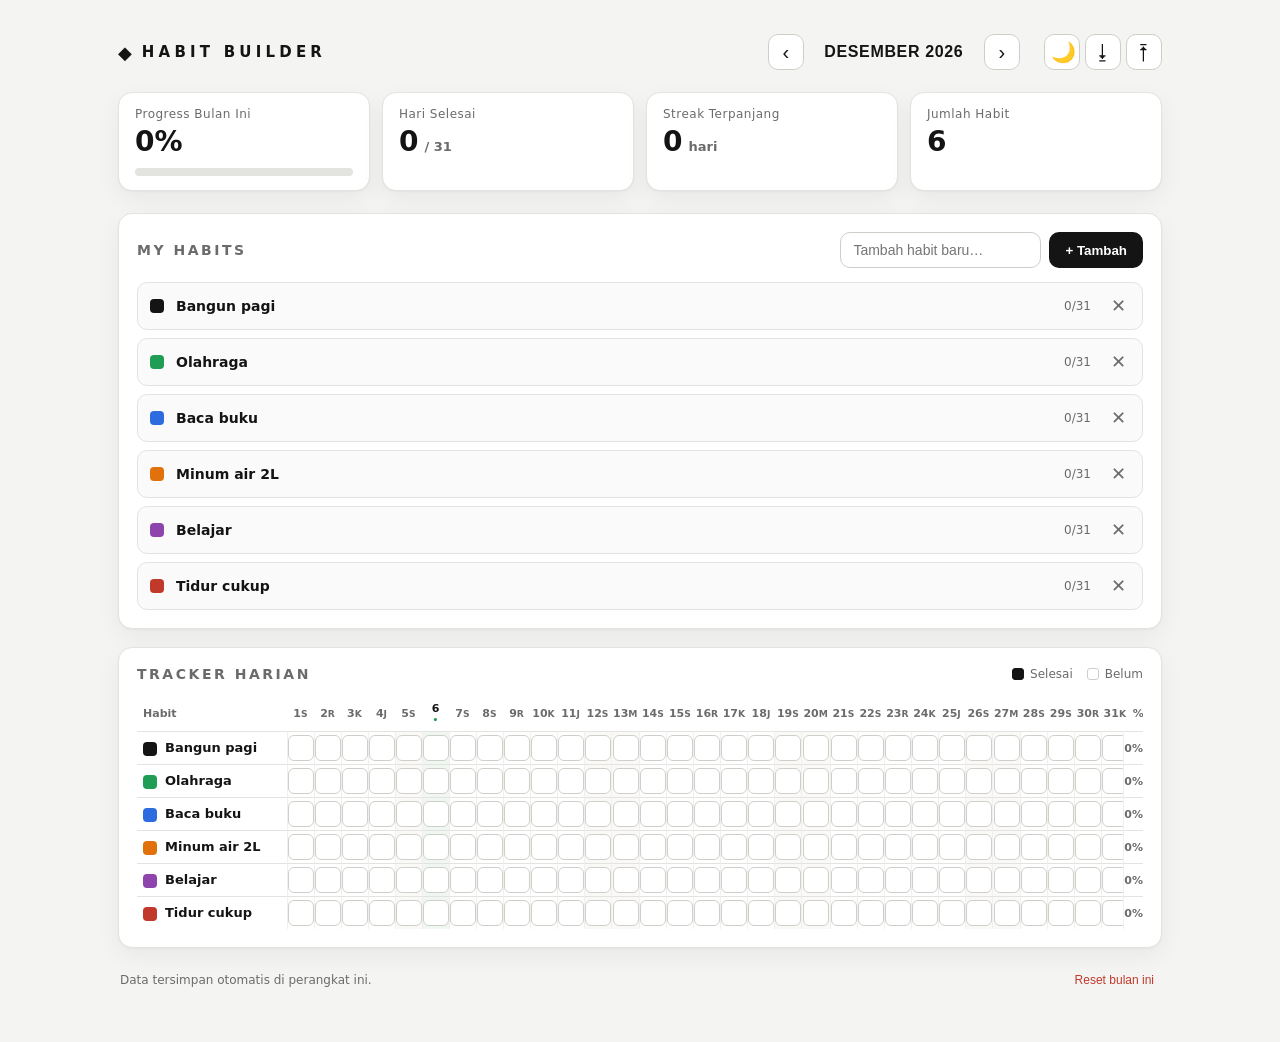
==== index.html @ 629e8181 "Add files via upload" ====
<!DOCTYPE html>
<html lang="id">
<head>
  <meta charset="UTF-8" />
  <meta name="viewport" content="width=device-width, initial-scale=1.0, viewport-fit=cover" />
  <meta name="theme-color" content="#111111" />
  <meta name="description" content="Habit Builder - pelacak goals & kebiasaan harian yang berjalan di semua perangkat." />
  <title>Habit Builder</title>
  <link rel="manifest" href="manifest.json" />
  <link rel="apple-touch-icon" href="icons/icon-192.png" />
  <link rel="stylesheet" href="styles.css" />
</head>
<body>
  <div class="app">
    <!-- Sidebar / Header -->
    <header class="topbar">
      <div class="brand">
        <span class="brand-mark">◆</span>
        <span class="brand-text">HABIT BUILDER</span>
      </div>
      <div class="month-nav">
        <button id="prevMonth" class="icon-btn" aria-label="Bulan sebelumnya">‹</button>
        <button id="monthTitle" class="month-title" aria-label="Pilih bulan"></button>
        <button id="nextMonth" class="icon-btn" aria-label="Bulan berikutnya">›</button>
      </div>
      <div class="topbar-actions">
        <button id="themeBtn" class="icon-btn" title="Ganti tema" aria-label="Ganti tema gelap/terang">🌙</button>
        <button id="exportBtn" class="icon-btn" title="Ekspor / backup data" aria-label="Ekspor data">⭳</button>
        <button id="importBtn" class="icon-btn" title="Impor data dari file" aria-label="Impor data">⭱</button>
        <input id="importFile" type="file" accept="application/json,.json" hidden />
        <button id="installBtn" class="ghost-btn" hidden>Install App</button>
      </div>
    </header>

    <!-- Progress overview -->
    <section class="overview">
      <div class="overview-card">
        <div class="overview-label">Progress Bulan Ini</div>
        <div class="overview-value"><span id="monthPercent">0%</span></div>
        <div class="progress-track"><div id="monthProgress" class="progress-fill"></div></div>
      </div>
      <div class="overview-card">
        <div class="overview-label">Hari Selesai</div>
        <div class="overview-value"><span id="daysDone">0</span><small>/ <span id="daysTotal">0</span></small></div>
      </div>
      <div class="overview-card">
        <div class="overview-label">Streak Terpanjang</div>
        <div class="overview-value"><span id="streak">0</span><small>hari</small></div>
      </div>
      <div class="overview-card">
        <div class="overview-label">Jumlah Habit</div>
        <div class="overview-value"><span id="habitCount">0</span></div>
      </div>
    </section>

    <!-- Habit manager -->
    <section class="panel">
      <div class="panel-head">
        <h2>My Habits</h2>
        <form id="addHabitForm" class="add-habit">
          <input id="habitInput" type="text" maxlength="40" placeholder="Tambah habit baru…" autocomplete="off" />
          <button type="submit" class="primary-btn">+ Tambah</button>
        </form>
      </div>
      <ul id="habitList" class="habit-list"></ul>
    </section>

    <!-- Tracker grid -->
    <section class="panel">
      <div class="panel-head">
        <h2>Tracker Harian</h2>
        <div class="legend">
          <span><i class="dot done"></i> Selesai</span>
          <span><i class="dot"></i> Belum</span>
        </div>
      </div>
      <div class="grid-scroll">
        <table id="trackerTable" class="tracker"></table>
      </div>
    </section>

    <footer class="foot">
      <span>Data tersimpan otomatis di perangkat ini.</span>
      <button id="resetMonth" class="link-btn">Reset bulan ini</button>
    </footer>
  </div>

  <script src="app.js"></script>
</body>
</html>
---- styles.css ----
:root {
  --bg: #f4f4f2;
  --panel: #ffffff;
  --ink: #141414;
  --ink-soft: #6b6b6b;
  --line: #e3e3df;
  --line-strong: #cfcfca;
  --accent: #141414;
  --done: #141414;
  --good: #1f9d55;
  --radius: 14px;
  --shadow: 0 1px 2px rgba(0, 0, 0, 0.04), 0 8px 24px rgba(0, 0, 0, 0.05);
  font-family:
    "Inter",
    "Segoe UI",
    system-ui,
    -apple-system,
    Roboto,
    Arial,
    sans-serif;
}

[data-theme="dark"] {
  --bg: #0e0f12;
  --panel: #181a1f;
  --ink: #f2f2f0;
  --ink-soft: #9aa0a8;
  --line: #2a2d34;
  --line-strong: #3a3e46;
  --accent: #f2f2f0;
  --done: #f2f2f0;
  --good: #34d399;
  --shadow: 0 1px 2px rgba(0, 0, 0, 0.4), 0 8px 24px rgba(0, 0, 0, 0.5);
}

[data-theme="dark"] .ghost-btn {
  border-color: var(--ink);
  background: var(--ink);
  color: #111;
}

[data-theme="dark"] .habit-list li {
  background: #14161a;
}

[data-theme="dark"] .cell {
  background: #14161a;
}

[data-theme="dark"] .habit-color {
  box-shadow: 0 0 0 1px var(--line-strong);
}

[data-theme="dark"] .tracker tbody td.weekend {
  background: #1c1f25;
}

[data-theme="dark"] .tracker tbody td.today-col {
  background: #13241c;
}

* {
  box-sizing: border-box;
}

html,
body {
  margin: 0;
  background: var(--bg);
  color: var(--ink);
  -webkit-font-smoothing: antialiased;
  transition:
    background 0.25s ease,
    color 0.25s ease;
}

.app {
  max-width: 1100px;
  margin: 0 auto;
  padding: 16px clamp(12px, 4vw, 28px) 48px;
}

/* ---------- Topbar ---------- */
.topbar {
  display: flex;
  align-items: center;
  gap: 16px;
  flex-wrap: wrap;
  padding: 18px 0 14px;
}

.brand {
  display: flex;
  align-items: center;
  gap: 10px;
}
.brand-mark {
  font-size: 18px;
}
.brand-text {
  font-weight: 800;
  letter-spacing: 0.28em;
  font-size: 15px;
}

.month-nav {
  display: flex;
  align-items: center;
  gap: 6px;
  margin-left: auto;
}

.month-title {
  min-width: 168px;
  text-align: center;
  font-weight: 700;
  font-size: 16px;
  background: none;
  border: none;
  color: var(--ink);
  cursor: pointer;
  letter-spacing: 0.04em;
  text-transform: uppercase;
}

.icon-btn {
  width: 36px;
  height: 36px;
  border: 1px solid var(--line-strong);
  background: var(--panel);
  border-radius: 10px;
  font-size: 20px;
  line-height: 1;
  cursor: pointer;
  color: var(--ink);
}
.icon-btn:active {
  transform: scale(0.96);
}

.topbar-actions {
  margin-left: 8px;
}

.ghost-btn {
  border: 1px solid var(--ink);
  background: var(--ink);
  color: #fff;
  padding: 8px 14px;
  border-radius: 10px;
  font-weight: 600;
  cursor: pointer;
}

/* ---------- Overview ---------- */
.overview {
  display: grid;
  grid-template-columns: repeat(4, 1fr);
  gap: 12px;
  margin: 8px 0 22px;
}

.overview-card {
  background: var(--panel);
  border: 1px solid var(--line);
  border-radius: var(--radius);
  padding: 14px 16px;
  box-shadow: var(--shadow);
}

.overview-label {
  font-size: 12px;
  color: var(--ink-soft);
  letter-spacing: 0.04em;
}
.overview-value {
  font-size: 28px;
  font-weight: 800;
  margin-top: 4px;
  display: flex;
  align-items: baseline;
  gap: 6px;
}
.overview-value small {
  font-size: 13px;
  color: var(--ink-soft);
  font-weight: 600;
}

.progress-track {
  margin-top: 10px;
  height: 8px;
  background: var(--line);
  border-radius: 999px;
  overflow: hidden;
}
.progress-fill {
  height: 100%;
  width: 0%;
  background: var(--accent);
  border-radius: 999px;
  transition: width 0.35s ease;
}

/* ---------- Panels ---------- */
.panel {
  background: var(--panel);
  border: 1px solid var(--line);
  border-radius: var(--radius);
  padding: 18px;
  margin-bottom: 18px;
  box-shadow: var(--shadow);
}

.panel-head {
  display: flex;
  align-items: center;
  justify-content: space-between;
  gap: 12px;
  flex-wrap: wrap;
  margin-bottom: 14px;
}
.panel-head h2 {
  margin: 0;
  font-size: 14px;
  letter-spacing: 0.18em;
  text-transform: uppercase;
  color: var(--ink-soft);
}

.add-habit {
  display: flex;
  gap: 8px;
}
.add-habit input {
  border: 1px solid var(--line-strong);
  border-radius: 10px;
  padding: 9px 12px;
  font-size: 14px;
  min-width: 200px;
  outline: none;
}
.add-habit input:focus {
  border-color: var(--ink);
}

.primary-btn {
  border: none;
  background: var(--ink);
  color: #fff;
  padding: 9px 16px;
  border-radius: 10px;
  font-weight: 600;
  cursor: pointer;
  white-space: nowrap;
}
.primary-btn:active {
  transform: scale(0.97);
}

/* ---------- Habit list ---------- */
.habit-list {
  list-style: none;
  margin: 0;
  padding: 0;
  display: grid;
  gap: 8px;
}
.habit-list li {
  display: flex;
  align-items: center;
  gap: 12px;
  padding: 10px 12px;
  border: 1px solid var(--line);
  border-radius: 10px;
  background: #fafafa;
}
.habit-color {
  width: 14px;
  height: 14px;
  border-radius: 4px;
  flex: none;
}
.habit-name {
  flex: 1;
  font-weight: 600;
  font-size: 14px;
}
.habit-stat {
  font-size: 12px;
  color: var(--ink-soft);
  margin-right: 4px;
}
.habit-del {
  border: none;
  background: none;
  cursor: pointer;
  color: var(--ink-soft);
  font-size: 18px;
  line-height: 1;
  padding: 4px;
}
.habit-del:hover {
  color: #c0392b;
}
.empty-hint {
  color: var(--ink-soft);
  font-size: 14px;
  padding: 8px 2px;
}

/* ---------- Tracker table ---------- */
.legend {
  display: flex;
  gap: 14px;
  font-size: 12px;
  color: var(--ink-soft);
}
.legend span {
  display: inline-flex;
  align-items: center;
  gap: 6px;
}
.dot {
  width: 12px;
  height: 12px;
  border: 1px solid var(--line-strong);
  border-radius: 3px;
  display: inline-block;
}
.dot.done {
  background: var(--done);
  border-color: var(--done);
}

.grid-scroll {
  overflow-x: auto;
  -webkit-overflow-scrolling: touch;
}

.tracker {
  border-collapse: separate;
  border-spacing: 0;
  width: 100%;
  min-width: 640px;
}
.tracker th,
.tracker td {
  text-align: center;
  padding: 0;
}
.tracker thead th {
  font-size: 11px;
  font-weight: 700;
  color: var(--ink-soft);
  padding: 6px 2px;
  position: sticky;
  top: 0;
}
.tracker .corner {
  text-align: left;
  position: sticky;
  left: 0;
  background: var(--panel);
  z-index: 3;
  min-width: 150px;
  padding-left: 6px;
}
.tracker thead th.today {
  color: var(--ink);
}
.tracker thead th.today small {
  display: block;
  font-size: 9px;
  color: var(--good);
}

.tracker tbody th {
  text-align: left;
  font-size: 13px;
  font-weight: 600;
  padding: 6px 10px 6px 6px;
  position: sticky;
  left: 0;
  background: var(--panel);
  z-index: 2;
  white-space: nowrap;
  border-top: 1px solid var(--line);
}
.tracker tbody td {
  border-top: 1px solid var(--line);
  border-left: 1px solid #f0f0ee;
}
.tracker tbody td.weekend {
  background: #faf9f7;
}
.tracker tbody td.today-col {
  background: #f0f7f2;
}

.cell {
  width: 26px;
  height: 26px;
  margin: 3px auto;
  border: 1px solid var(--line-strong);
  border-radius: 6px;
  cursor: pointer;
  background: #fff;
  transition:
    background 0.12s ease,
    transform 0.08s ease;
}
.cell.checked {
  background: var(--done);
  border-color: var(--done);
}
.cell:active {
  transform: scale(0.88);
}

.row-rate {
  font-size: 11px;
  color: var(--ink-soft);
  font-weight: 700;
  position: sticky;
  right: 0;
  background: var(--panel);
  padding: 0 8px;
}

/* ---------- Footer ---------- */
.foot {
  display: flex;
  align-items: center;
  justify-content: space-between;
  gap: 12px;
  flex-wrap: wrap;
  font-size: 12px;
  color: var(--ink-soft);
  padding: 6px 2px;
}
.link-btn {
  border: none;
  background: none;
  color: #c0392b;
  cursor: pointer;
  font-size: 12px;
}

/* ---------- Responsive ---------- */
@media (max-width: 720px) {
  .overview {
    grid-template-columns: repeat(2, 1fr);
  }
  .brand-text {
    font-size: 13px;
    letter-spacing: 0.2em;
  }
  .month-nav {
    width: 100%;
    margin-left: 0;
    justify-content: space-between;
    order: 3;
  }
  .add-habit input {
    min-width: 0;
    flex: 1;
  }
  .add-habit {
    width: 100%;
  }
  .panel-head {
    align-items: stretch;
  }
}
@media (max-width: 420px) {
  .overview {
    grid-template-columns: 1fr 1fr;
  }
  .overview-value {
    font-size: 24px;
  }
}
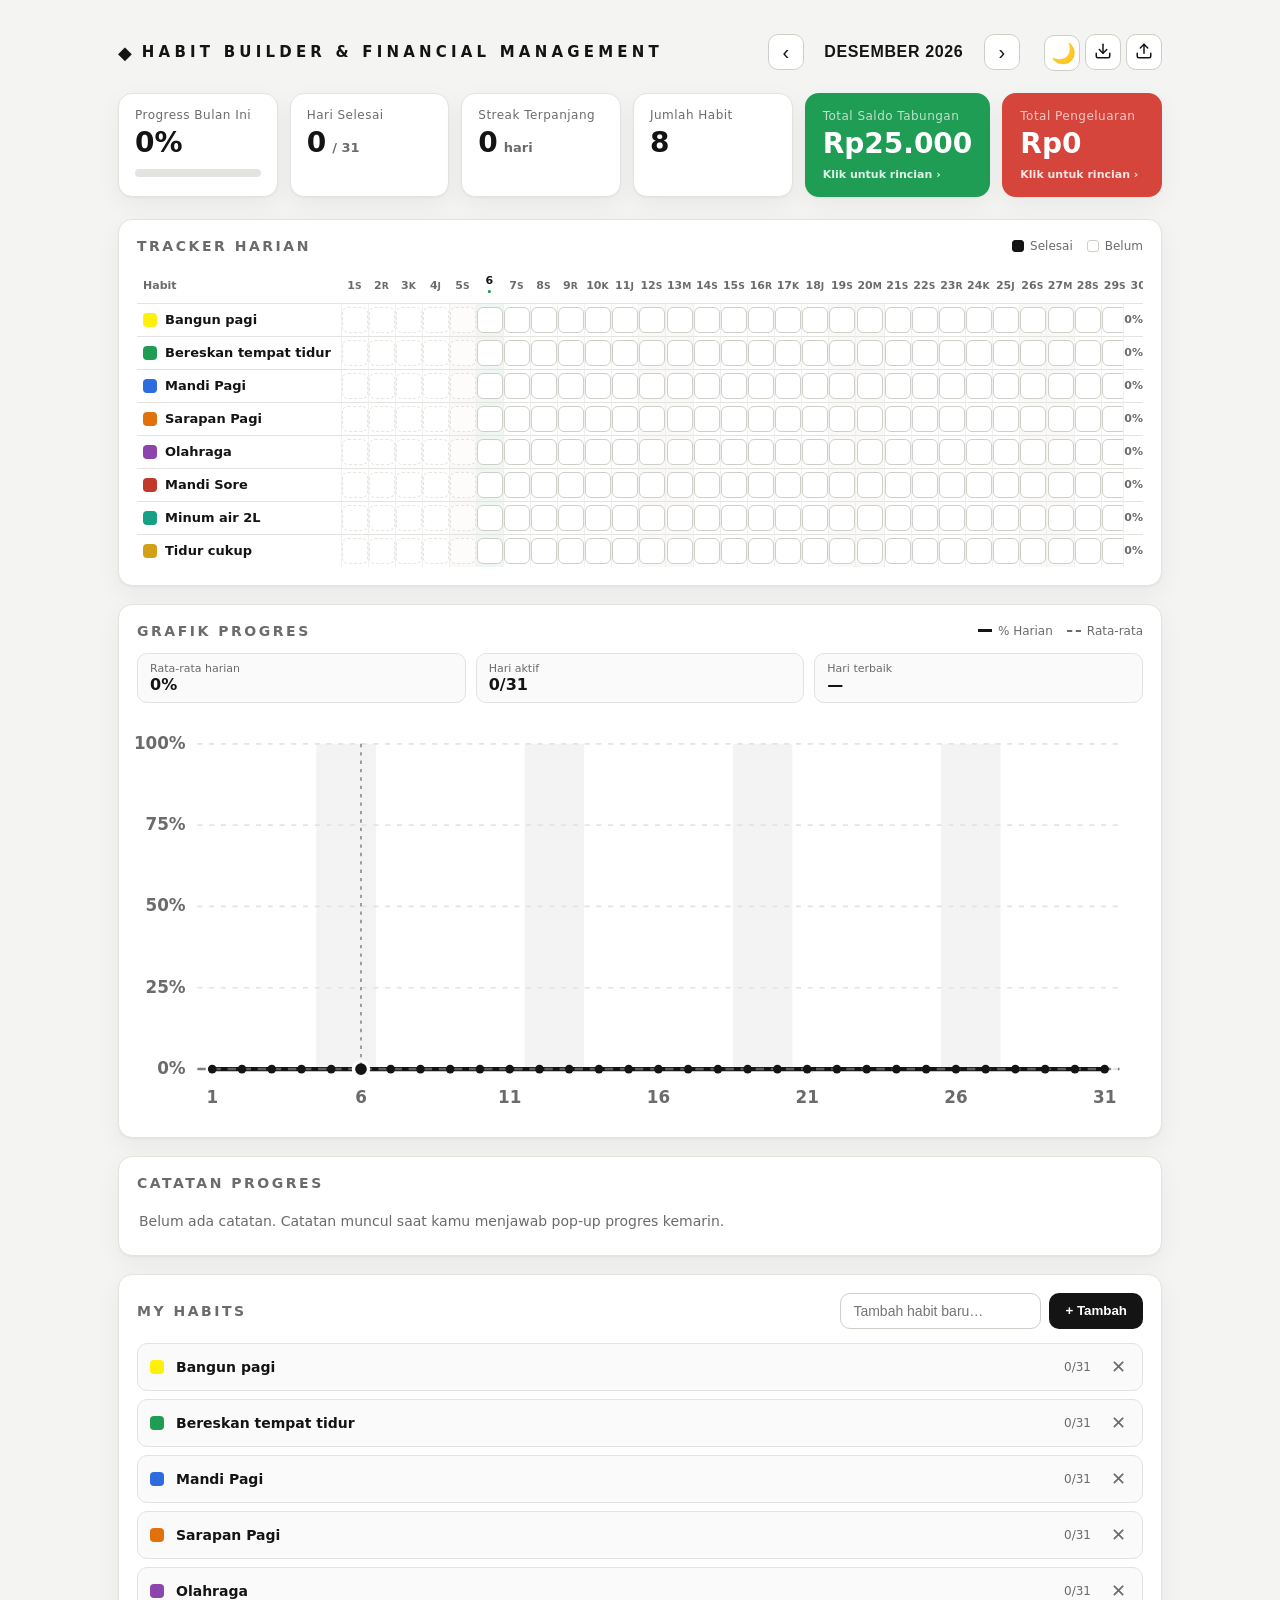
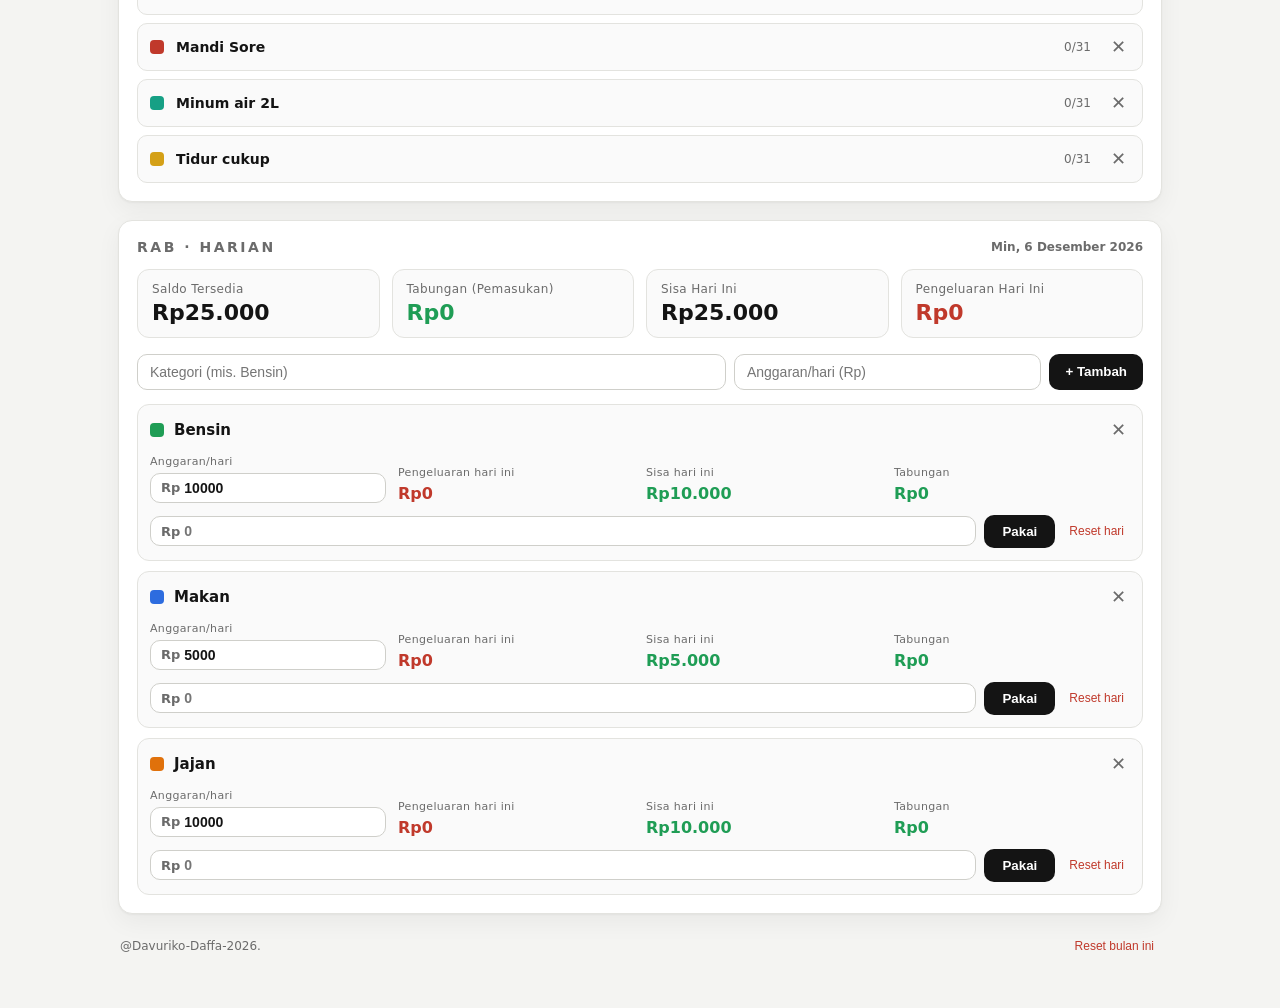
==== commit ee788553: "Add files via upload New Version" ====
--- a/index.html
+++ b/index.html
@@ -1,90 +1,424 @@
-<!DOCTYPE html>
+<!doctype html>
 <html lang="id">
-<head>
-  <meta charset="UTF-8" />
-  <meta name="viewport" content="width=device-width, initial-scale=1.0, viewport-fit=cover" />
-  <meta name="theme-color" content="#111111" />
-  <meta name="description" content="Habit Builder - pelacak goals & kebiasaan harian yang berjalan di semua perangkat." />
-  <title>Habit Builder</title>
-  <link rel="manifest" href="manifest.json" />
-  <link rel="apple-touch-icon" href="icons/icon-192.png" />
-  <link rel="stylesheet" href="styles.css" />
-</head>
-<body>
-  <div class="app">
-    <!-- Sidebar / Header -->
-    <header class="topbar">
-      <div class="brand">
-        <span class="brand-mark">◆</span>
-        <span class="brand-text">HABIT BUILDER</span>
-      </div>
-      <div class="month-nav">
-        <button id="prevMonth" class="icon-btn" aria-label="Bulan sebelumnya">‹</button>
-        <button id="monthTitle" class="month-title" aria-label="Pilih bulan"></button>
-        <button id="nextMonth" class="icon-btn" aria-label="Bulan berikutnya">›</button>
-      </div>
-      <div class="topbar-actions">
-        <button id="themeBtn" class="icon-btn" title="Ganti tema" aria-label="Ganti tema gelap/terang">🌙</button>
-        <button id="exportBtn" class="icon-btn" title="Ekspor / backup data" aria-label="Ekspor data">⭳</button>
-        <button id="importBtn" class="icon-btn" title="Impor data dari file" aria-label="Impor data">⭱</button>
-        <input id="importFile" type="file" accept="application/json,.json" hidden />
-        <button id="installBtn" class="ghost-btn" hidden>Install App</button>
-      </div>
-    </header>
-
-    <!-- Progress overview -->
-    <section class="overview">
-      <div class="overview-card">
-        <div class="overview-label">Progress Bulan Ini</div>
-        <div class="overview-value"><span id="monthPercent">0%</span></div>
-        <div class="progress-track"><div id="monthProgress" class="progress-fill"></div></div>
-      </div>
-      <div class="overview-card">
-        <div class="overview-label">Hari Selesai</div>
-        <div class="overview-value"><span id="daysDone">0</span><small>/ <span id="daysTotal">0</span></small></div>
-      </div>
-      <div class="overview-card">
-        <div class="overview-label">Streak Terpanjang</div>
-        <div class="overview-value"><span id="streak">0</span><small>hari</small></div>
-      </div>
-      <div class="overview-card">
-        <div class="overview-label">Jumlah Habit</div>
-        <div class="overview-value"><span id="habitCount">0</span></div>
-      </div>
-    </section>
-
-    <!-- Habit manager -->
-    <section class="panel">
-      <div class="panel-head">
-        <h2>My Habits</h2>
-        <form id="addHabitForm" class="add-habit">
-          <input id="habitInput" type="text" maxlength="40" placeholder="Tambah habit baru…" autocomplete="off" />
+  <head>
+    <meta charset="UTF-8" />
+    <meta
+      name="viewport"
+      content="width=device-width, initial-scale=1.0, viewport-fit=cover"
+    />
+    <meta name="theme-color" content="#111111" />
+    <meta
+      name="description"
+      content="Habit Builder - pelacak goals & kebiasaan harian yang berjalan di semua perangkat."
+    />
+    <title>Habit Builder & Financial Management</title>
+    <link rel="manifest" href="manifest.json" />
+    <link rel="apple-touch-icon" href="icons/icon-192.png" />
+    <link rel="stylesheet" href="styles.css" />
+  </head>
+  <body>
+    <div class="app">
+      <!-- Sidebar / Header -->
+      <header class="topbar">
+        <div class="brand">
+          <span class="brand-mark">◆</span>
+          <span class="brand-text">HABIT BUILDER & FINANCIAL MANAGEMENT</span>
+        </div>
+        <div class="month-nav">
+          <button id="prevMonth" class="icon-btn" aria-label="Bulan sebelumnya">
+            ‹
+          </button>
+          <button
+            id="monthTitle"
+            class="month-title"
+            aria-label="Pilih bulan"
+          ></button>
+          <button id="nextMonth" class="icon-btn" aria-label="Bulan berikutnya">
+            ›
+          </button>
+        </div>
+        <div class="topbar-actions">
+          <button
+            id="themeBtn"
+            class="icon-btn"
+            title="Ganti tema"
+            aria-label="Ganti tema gelap/terang"
+          >
+            🌙
+          </button>
+          <button
+            id="exportBtn"
+            class="icon-btn"
+            title="Ekspor / backup data"
+            aria-label="Ekspor data"
+          >
+            <svg
+              viewBox="0 0 24 24"
+              width="18"
+              height="18"
+              fill="none"
+              stroke="currentColor"
+              stroke-width="2"
+              stroke-linecap="round"
+              stroke-linejoin="round"
+              aria-hidden="true"
+            >
+              <path d="M21 15v4a2 2 0 0 1-2 2H5a2 2 0 0 1-2-2v-4"></path>
+              <polyline points="7 10 12 15 17 10"></polyline>
+              <line x1="12" y1="15" x2="12" y2="3"></line>
+            </svg>
+          </button>
+          <button
+            id="importBtn"
+            class="icon-btn"
+            title="Impor data dari file"
+            aria-label="Impor data"
+          >
+            <svg
+              viewBox="0 0 24 24"
+              width="18"
+              height="18"
+              fill="none"
+              stroke="currentColor"
+              stroke-width="2"
+              stroke-linecap="round"
+              stroke-linejoin="round"
+              aria-hidden="true"
+            >
+              <path d="M21 15v4a2 2 0 0 1-2 2H5a2 2 0 0 1-2-2v-4"></path>
+              <polyline points="17 8 12 3 7 8"></polyline>
+              <line x1="12" y1="3" x2="12" y2="15"></line>
+            </svg>
+          </button>
+          <input
+            id="importFile"
+            type="file"
+            accept="application/json,.json"
+            hidden
+          />
+          <button id="installBtn" class="ghost-btn" hidden>Install App</button>
+        </div>
+      </header>
+
+      <!-- Progress overview -->
+      <section class="overview">
+        <div class="overview-card">
+          <div class="overview-label">Progress Bulan Ini</div>
+          <div class="overview-value"><span id="monthPercent">0%</span></div>
+          <div class="progress-track">
+            <div id="monthProgress" class="progress-fill"></div>
+          </div>
+        </div>
+        <div class="overview-card">
+          <div class="overview-label">Hari Selesai</div>
+          <div class="overview-value">
+            <span id="daysDone">0</span
+            ><small>/ <span id="daysTotal">0</span></small>
+          </div>
+        </div>
+        <div class="overview-card">
+          <div class="overview-label">Streak Terpanjang</div>
+          <div class="overview-value">
+            <span id="streak">0</span><small>hari</small>
+          </div>
+        </div>
+        <div class="overview-card">
+          <div class="overview-label">Jumlah Habit</div>
+          <div class="overview-value"><span id="habitCount">0</span></div>
+        </div>
+        <div
+          class="overview-card overview-card--savings"
+          id="savingsCard"
+          role="button"
+          tabindex="0"
+          title="Lihat rincian pemasukan"
+          aria-label="Lihat rincian pemasukan bulan ini"
+        >
+          <div class="overview-label">Total Saldo Tabungan</div>
+          <div class="overview-value">
+            <span id="totalSavings">Rp0</span>
+          </div>
+          <div class="savings-hint">Klik untuk rincian ›</div>
+        </div>
+        <div
+          class="overview-card overview-card--expense"
+          id="expenseCard"
+          role="button"
+          tabindex="0"
+          title="Lihat rincian pengeluaran"
+          aria-label="Lihat rincian pengeluaran bulan ini"
+        >
+          <div class="overview-label">Total Pengeluaran</div>
+          <div class="overview-value">
+            <span id="totalExpense">Rp0</span>
+          </div>
+          <div class="savings-hint">Klik untuk rincian ›</div>
+        </div>
+      </section>
+
+      <!-- Tracker grid -->
+      <section class="panel">
+        <div class="panel-head">
+          <h2>Tracker Harian</h2>
+          <div class="legend">
+            <span><i class="dot done"></i> Selesai</span>
+            <span><i class="dot"></i> Belum</span>
+          </div>
+        </div>
+        <div class="grid-scroll">
+          <table id="trackerTable" class="tracker"></table>
+        </div>
+      </section>
+
+      <!-- Grafik progres -->
+      <section class="panel">
+        <div class="panel-head">
+          <h2>Grafik Progres</h2>
+          <div class="legend chart-legend">
+            <span><i class="lg lg-line"></i> % Harian</span>
+            <span><i class="lg lg-avg"></i> Rata-rata</span>
+          </div>
+        </div>
+        <div class="chart-stats" id="chartStats"></div>
+        <div class="chart-wrap">
+          <svg
+            id="progressChart"
+            class="progress-chart"
+            viewBox="0 0 600 240"
+            preserveAspectRatio="xMidYMid meet"
+            role="img"
+            aria-label="Grafik progres harian bulan ini"
+          ></svg>
+          <div id="chartTooltip" class="chart-tooltip" hidden></div>
+        </div>
+      </section>
+
+      <!-- Catatan progres (catch-up) -->
+      <section class="panel">
+        <div class="panel-head">
+          <h2>Catatan Progres</h2>
+          <span id="progressLogCount" class="log-count"></span>
+        </div>
+        <div id="progressLog" class="progress-log"></div>
+      </section>
+
+      <!-- Habit manager -->
+      <section class="panel">
+        <div class="panel-head">
+          <h2>My Habits</h2>
+          <form id="addHabitForm" class="add-habit">
+            <input
+              id="habitInput"
+              type="text"
+              maxlength="40"
+              placeholder="Tambah habit baru…"
+              autocomplete="off"
+            />
+            <button type="submit" class="primary-btn">+ Tambah</button>
+          </form>
+        </div>
+        <ul id="habitList" class="habit-list"></ul>
+      </section>
+
+      <!-- RAB / Harian -->
+      <section class="panel">
+        <div class="panel-head">
+          <h2>RAB · Harian</h2>
+          <span id="rabToday" class="rab-today"></span>
+        </div>
+
+        <div class="rab-summary">
+          <div class="rab-sum-card">
+            <div class="rab-sum-label">Saldo Tersedia</div>
+            <div class="rab-sum-value" id="rabAvailable">Rp0</div>
+          </div>
+          <div class="rab-sum-card">
+            <div class="rab-sum-label">Tabungan (Pemasukan)</div>
+            <div class="rab-sum-value" id="rabSavings">Rp0</div>
+          </div>
+          <div class="rab-sum-card">
+            <div class="rab-sum-label">Sisa Hari Ini</div>
+            <div class="rab-sum-value" id="rabRemaining">Rp0</div>
+          </div>
+          <div class="rab-sum-card">
+            <div class="rab-sum-label">Pengeluaran Hari Ini</div>
+            <div class="rab-sum-value" id="rabSpentToday">Rp0</div>
+          </div>
+        </div>
+
+        <form id="addCatForm" class="add-cat">
+          <input
+            id="catName"
+            type="text"
+            maxlength="24"
+            placeholder="Kategori (mis. Bensin)"
+            autocomplete="off"
+          />
+          <input
+            id="catDaily"
+            type="number"
+            min="0"
+            step="500"
+            inputmode="numeric"
+            placeholder="Anggaran/hari (Rp)"
+          />
           <button type="submit" class="primary-btn">+ Tambah</button>
         </form>
+
+        <ul id="catList" class="cat-list"></ul>
+      </section>
+
+      <footer class="foot">
+        <span>@Davuriko-Daffa-2026.</span>
+        <button id="resetMonth" class="link-btn">Reset bulan ini</button>
+      </footer>
+    </div>
+
+    <!-- Modal: Rincian Pemasukan -->
+    <div id="incomeModal" class="modal-overlay" hidden>
+      <div
+        class="modal"
+        role="dialog"
+        aria-modal="true"
+        aria-labelledby="incomeModalTitle"
+      >
+        <div class="modal-head">
+          <h3 id="incomeModalTitle">Rincian Pemasukan</h3>
+          <button
+            id="incomeModalClose"
+            class="icon-btn"
+            aria-label="Tutup"
+            title="Tutup"
+          >
+            ✕
+          </button>
+        </div>
+
+        <div class="modal-total">
+          <span class="modal-total-label">Total pemasukan bulan ini</span>
+          <span id="incomeMonthTotal" class="modal-total-value">Rp0</span>
+        </div>
+
+        <div id="incomeList" class="income-list"></div>
+
+        <form id="addExtraForm" class="add-extra">
+          <div class="add-extra-title">
+            + Pemasukan tak terduga (di luar kategori)
+          </div>
+          <div class="add-extra-row">
+            <input id="extraDate" type="date" aria-label="Tanggal pemasukan" />
+            <input
+              id="extraLabel"
+              type="text"
+              maxlength="40"
+              placeholder="Keterangan (mis. THR, hadiah)"
+              autocomplete="off"
+            />
+            <input
+              id="extraAmount"
+              type="number"
+              min="0"
+              step="500"
+              inputmode="numeric"
+              placeholder="Jumlah (Rp)"
+            />
+            <button type="submit" class="primary-btn">Tambah</button>
+          </div>
+        </form>
       </div>
-      <ul id="habitList" class="habit-list"></ul>
-    </section>
-
-    <!-- Tracker grid -->
-    <section class="panel">
-      <div class="panel-head">
-        <h2>Tracker Harian</h2>
-        <div class="legend">
-          <span><i class="dot done"></i> Selesai</span>
-          <span><i class="dot"></i> Belum</span>
-        </div>
+    </div>
+
+    <!-- Modal: Rincian Pengeluaran -->
+    <div id="expenseModal" class="modal-overlay" hidden>
+      <div
+        class="modal"
+        role="dialog"
+        aria-modal="true"
+        aria-labelledby="expenseModalTitle"
+      >
+        <div class="modal-head">
+          <h3 id="expenseModalTitle">Rincian Pengeluaran</h3>
+          <button
+            id="expenseModalClose"
+            class="icon-btn"
+            aria-label="Tutup"
+            title="Tutup"
+          >
+            ✕
+          </button>
+        </div>
+
+        <div class="modal-total">
+          <span class="modal-total-label">Total pengeluaran bulan ini</span>
+          <span id="expenseMonthTotal" class="modal-total-value neg">Rp0</span>
+        </div>
+
+        <div id="expenseList" class="income-list"></div>
       </div>
-      <div class="grid-scroll">
-        <table id="trackerTable" class="tracker"></table>
+    </div>
+
+    <!-- Modal: Catch-up progres kemarin -->
+    <div id="catchupModal" class="modal-overlay" hidden>
+      <div
+        class="modal catchup-modal"
+        role="dialog"
+        aria-modal="true"
+        aria-labelledby="catchupTitle"
+      >
+        <div class="modal-head">
+          <h3 id="catchupTitle">Halo, apa kabar? 👋</h3>
+          <button
+            id="catchupClose"
+            class="icon-btn"
+            aria-label="Tutup"
+            title="Tutup"
+          >
+            ✕
+          </button>
+        </div>
+
+        <div class="catchup-body">
+          <p id="catchupIntro" class="catchup-intro"></p>
+
+          <div class="catchup-missed">
+            <div class="catchup-missed-title">Progres yang belum terisi</div>
+            <ul id="catchupMissedList" class="catchup-missed-list"></ul>
+          </div>
+
+          <div class="catchup-q">Kenapa kemarin belum penuh?</div>
+          <div id="catchupOptions" class="catchup-options"></div>
+
+          <div id="catchupReason" class="catchup-reason" hidden>
+            <textarea
+              id="catchupReasonText"
+              maxlength="160"
+              rows="2"
+              placeholder="Tulis alasanmu di sini..."
+            ></textarea>
+          </div>
+
+          <div id="catchupRefill" class="catchup-refill" hidden>
+            <div class="catchup-refill-title">
+              Tandai yang sebenarnya sudah kamu lakukan
+            </div>
+            <div id="catchupRefillList" class="catchup-refill-list"></div>
+          </div>
+        </div>
+
+        <div class="catchup-foot">
+          <button id="catchupSend" class="primary-btn catchup-send" disabled>
+            Kirim
+          </button>
+        </div>
+
+        <div id="catchupSuccess" class="catchup-success" hidden>
+          <div class="catchup-success-check">✓</div>
+          <div class="catchup-success-title">Terkirim!</div>
+          <div id="catchupSuccessMsg" class="catchup-success-msg"></div>
+        </div>
       </div>
-    </section>
-
-    <footer class="foot">
-      <span>Data tersimpan otomatis di perangkat ini.</span>
-      <button id="resetMonth" class="link-btn">Reset bulan ini</button>
-    </footer>
-  </div>
-
-  <script src="app.js"></script>
-</body>
+    </div>
+
+    <script src="app.js"></script>
+  </body>
 </html>
--- a/styles.css
+++ b/styles.css
@@ -43,6 +43,19 @@
   background: #14161a;
 }
 
+[data-theme="dark"] .chart-stat {
+  background: #14161a;
+}
+
+[data-theme="dark"] .rab-sum-card,
+[data-theme="dark"] .cat-item {
+  background: #14161a;
+}
+[data-theme="dark"] .rab-sum-value.neg,
+[data-theme="dark"] .cat-amount.neg {
+  color: #ff7a6b;
+}
+
 [data-theme="dark"] .cell {
   background: #14161a;
 }
@@ -155,7 +168,7 @@
 /* ---------- Overview ---------- */
 .overview {
   display: grid;
-  grid-template-columns: repeat(4, 1fr);
+  grid-template-columns: repeat(6, 1fr);
   gap: 12px;
   margin: 8px 0 22px;
 }
@@ -168,6 +181,53 @@
   box-shadow: var(--shadow);
 }
 
+.overview-card.overview-card--savings {
+  background: var(--good);
+  border: 2px solid var(--good);
+}
+.overview-card.overview-card--expense {
+  background: #d6453c;
+  border: 2px solid #d6453c;
+}
+.overview-card--savings,
+.overview-card--expense {
+  cursor: pointer;
+  position: relative;
+  transition:
+    transform 0.12s ease,
+    box-shadow 0.2s ease;
+}
+.overview-card--savings:hover {
+  box-shadow: 0 6px 20px rgba(31, 157, 85, 0.35);
+}
+.overview-card--expense:hover {
+  box-shadow: 0 6px 20px rgba(214, 69, 60, 0.35);
+}
+.overview-card--savings:active,
+.overview-card--expense:active {
+  transform: scale(0.98);
+}
+.overview-card--savings .overview-label,
+.overview-card--expense .overview-label {
+  color: rgba(255, 255, 255, 0.7);
+}
+.overview-card--savings .overview-value,
+.overview-card--savings .overview-value > span,
+.overview-card--expense .overview-value,
+.overview-card--expense .overview-value > span {
+  color: #fff;
+}
+.overview-card--savings .overview-value.neg,
+.overview-card--savings #totalSavings.neg {
+  color: #ff7a6b;
+}
+.savings-hint {
+  margin-top: 8px;
+  font-size: 11px;
+  font-weight: 600;
+  color: rgba(255, 255, 255, 0.85);
+}
+
 .overview-label {
   font-size: 12px;
   color: var(--ink-soft);
@@ -200,6 +260,184 @@
   background: var(--accent);
   border-radius: 999px;
   transition: width 0.35s ease;
+}
+
+/* ---------- Grafik progres ---------- */
+.chart-legend {
+  flex-wrap: wrap;
+}
+.chart-legend .lg {
+  width: 14px;
+  height: 0;
+  display: inline-block;
+  vertical-align: middle;
+}
+.chart-legend .lg-line {
+  border-top: 3px solid var(--ink);
+}
+.chart-legend .lg-avg {
+  border-top: 2px dashed var(--ink-soft);
+}
+
+.chart-stats {
+  display: grid;
+  grid-template-columns: repeat(3, 1fr);
+  gap: 10px;
+  margin-bottom: 14px;
+}
+.chart-stat {
+  background: #fafafa;
+  border: 1px solid var(--line);
+  border-radius: 10px;
+  padding: 8px 12px;
+}
+.chart-stat-label {
+  display: block;
+  font-size: 11px;
+  color: var(--ink-soft);
+}
+.chart-stat-value {
+  font-size: 16px;
+  font-weight: 800;
+}
+
+.chart-wrap {
+  width: 100%;
+  position: relative;
+}
+.progress-chart {
+  width: 100%;
+  height: auto;
+  aspect-ratio: 600 / 240;
+  display: block;
+  overflow: visible;
+}
+.chart-grid {
+  stroke: var(--line);
+  stroke-width: 1;
+  stroke-dasharray: 3 4;
+}
+.chart-axis {
+  fill: var(--ink-soft);
+  font-size: 10px;
+  font-weight: 600;
+}
+.chart-weekend {
+  fill: var(--ink);
+  opacity: 0.05;
+}
+.chart-area {
+  fill: var(--ink);
+  opacity: 0.08;
+}
+.chart-line {
+  fill: none;
+  stroke: var(--ink);
+  stroke-width: 2.5;
+  stroke-linejoin: round;
+  stroke-linecap: round;
+}
+.chart-avg {
+  stroke: var(--ink-soft);
+  stroke-width: 1.5;
+  stroke-dasharray: 5 4;
+  opacity: 0.85;
+}
+.chart-dot {
+  fill: var(--ink);
+}
+.chart-dot--today {
+  fill: var(--ink);
+  stroke: var(--panel);
+  stroke-width: 2;
+}
+.chart-today-line {
+  stroke: var(--ink);
+  stroke-width: 1;
+  stroke-dasharray: 2 3;
+  opacity: 0.45;
+}
+.chart-hover-line {
+  stroke: var(--ink-soft);
+  stroke-width: 1;
+  stroke-dasharray: 2 3;
+  pointer-events: none;
+}
+.chart-focus-dot {
+  fill: var(--panel);
+  stroke: var(--ink);
+  stroke-width: 3;
+  pointer-events: none;
+}
+.chart-overlay {
+  cursor: crosshair;
+}
+.chart-tooltip {
+  position: absolute;
+  transform: translate(-50%, -130%);
+  background: var(--ink);
+  color: var(--panel);
+  border-radius: 8px;
+  padding: 6px 9px;
+  font-size: 11px;
+  line-height: 1.35;
+  white-space: nowrap;
+  pointer-events: none;
+  box-shadow: 0 6px 18px rgba(0, 0, 0, 0.25);
+  z-index: 5;
+}
+.chart-tooltip[hidden] {
+  display: none;
+}
+.chart-tooltip strong {
+  display: block;
+  font-size: 12px;
+}
+.chart-tooltip span {
+  opacity: 0.8;
+}
+
+/* Mode malam: grafik dominan putih */
+[data-theme="dark"] .chart-line {
+  stroke: #ffffff;
+}
+[data-theme="dark"] .chart-dot {
+  fill: #ffffff;
+}
+[data-theme="dark"] .chart-dot--today {
+  fill: #ffffff;
+  stroke: var(--panel);
+}
+[data-theme="dark"] .chart-area {
+  fill: #ffffff;
+  opacity: 0.12;
+}
+[data-theme="dark"] .chart-avg {
+  stroke: rgba(255, 255, 255, 0.7);
+}
+[data-theme="dark"] .chart-today-line {
+  stroke: #ffffff;
+  opacity: 0.55;
+}
+[data-theme="dark"] .chart-weekend {
+  fill: #ffffff;
+  opacity: 0.05;
+}
+[data-theme="dark"] .chart-grid {
+  stroke: rgba(255, 255, 255, 0.18);
+}
+[data-theme="dark"] .chart-focus-dot {
+  fill: var(--panel);
+  stroke: #ffffff;
+}
+[data-theme="dark"] .chart-hover-line {
+  stroke: rgba(255, 255, 255, 0.6);
+}
+[data-theme="dark"] .chart-legend .lg-line {
+  border-top-color: #ffffff;
+}
+[data-theme="dark"] .chart-legend .lg-avg {
+  border-top-color: rgba(255, 255, 255, 0.7);
 }
 
 /* ---------- Panels ---------- */
@@ -257,6 +495,10 @@
 .primary-btn:active {
   transform: scale(0.97);
 }
+/* Mode malam: latar tombol jadi terang (var(--ink)), jadi teks harus gelap */
+[data-theme="dark"] .primary-btn {
+  color: #14161a;
+}
 
 /* ---------- Habit list ---------- */
 .habit-list {
@@ -307,6 +549,176 @@
   color: var(--ink-soft);
   font-size: 14px;
   padding: 8px 2px;
+}
+
+/* ---------- RAB / Anggaran harian ---------- */
+.rab-today {
+  font-size: 12px;
+  font-weight: 600;
+  color: var(--ink-soft);
+}
+
+.rab-summary {
+  display: grid;
+  grid-template-columns: repeat(4, 1fr);
+  gap: 12px;
+  margin-bottom: 16px;
+}
+.rab-sum-card {
+  background: #fafafa;
+  border: 1px solid var(--line);
+  border-radius: 12px;
+  padding: 12px 14px;
+}
+.rab-sum-label {
+  font-size: 12px;
+  color: var(--ink-soft);
+  letter-spacing: 0.03em;
+}
+.rab-sum-value {
+  font-size: 22px;
+  font-weight: 800;
+  margin-top: 4px;
+}
+.rab-sum-value.neg,
+.cat-amount.neg {
+  color: #c0392b;
+}
+.cat-amount.pos {
+  color: var(--good);
+}
+.cat-amount.save {
+  color: var(--good);
+}
+.cat-amount.save.neg {
+  color: #c0392b;
+}
+.cat-amount.spend,
+#rabSpentToday {
+  color: #c0392b;
+}
+#rabSavings {
+  color: var(--good);
+}
+#rabSavings.neg {
+  color: #c0392b;
+}
+
+.add-cat {
+  display: flex;
+  gap: 8px;
+  flex-wrap: wrap;
+  margin-bottom: 14px;
+}
+.add-cat input {
+  border: 1px solid var(--line-strong);
+  border-radius: 10px;
+  padding: 9px 12px;
+  font-size: 14px;
+  outline: none;
+  background: var(--panel);
+  color: var(--ink);
+}
+.add-cat input:focus {
+  border-color: var(--ink);
+}
+.add-cat #catName {
+  flex: 2;
+  min-width: 160px;
+}
+.add-cat #catDaily {
+  flex: 1;
+  min-width: 140px;
+}
+
+.cat-list {
+  list-style: none;
+  margin: 0;
+  padding: 0;
+  display: grid;
+  gap: 10px;
+}
+.cat-item {
+  border: 1px solid var(--line);
+  border-radius: 12px;
+  background: #fafafa;
+  padding: 12px;
+  display: grid;
+  gap: 12px;
+}
+.cat-row1 {
+  display: flex;
+  align-items: center;
+  gap: 10px;
+}
+.cat-name {
+  flex: 1;
+  font-weight: 700;
+  font-size: 15px;
+}
+.cat-row2 {
+  display: grid;
+  grid-template-columns: repeat(4, 1fr);
+  gap: 12px;
+  align-items: end;
+}
+.cat-field {
+  display: flex;
+  flex-direction: column;
+  gap: 5px;
+}
+.cat-field-label {
+  font-size: 11px;
+  color: var(--ink-soft);
+  letter-spacing: 0.03em;
+}
+.cat-amount {
+  font-size: 16px;
+  font-weight: 800;
+}
+.cat-row3 {
+  display: flex;
+  gap: 8px;
+  align-items: center;
+  flex-wrap: wrap;
+}
+
+.rp-input {
+  display: flex;
+  align-items: center;
+  gap: 4px;
+  border: 1px solid var(--line-strong);
+  border-radius: 10px;
+  padding: 6px 10px;
+  background: var(--panel);
+}
+.rp-input:focus-within {
+  border-color: var(--ink);
+}
+.rp-input span {
+  font-size: 13px;
+  color: var(--ink-soft);
+  font-weight: 600;
+}
+.rp-input input {
+  border: none;
+  outline: none;
+  background: none;
+  color: var(--ink);
+  font-size: 14px;
+  font-weight: 600;
+  width: 110px;
+  padding: 0;
+}
+.cat-row3 .rp-input {
+  flex: 1;
+  min-width: 130px;
+}
+.cat-row3 .rp-input input {
+  width: 100%;
+}
+.cat-row3 .primary-btn {
+  padding: 9px 18px;
 }
 
 /* ---------- Tracker table ---------- */
@@ -417,6 +829,18 @@
 .cell:active {
   transform: scale(0.88);
 }
+.cell.locked {
+  cursor: not-allowed;
+  border-style: dashed;
+  opacity: 0.55;
+}
+.cell.locked:active {
+  transform: none;
+}
+.cell.locked.checked {
+  opacity: 0.85;
+  border-style: solid;
+}
 
 .row-rate {
   font-size: 11px;
@@ -448,6 +872,11 @@
 }
 
 /* ---------- Responsive ---------- */
+@media (max-width: 960px) {
+  .overview {
+    grid-template-columns: repeat(3, 1fr);
+  }
+}
 @media (max-width: 720px) {
   .overview {
     grid-template-columns: repeat(2, 1fr);
@@ -472,6 +901,12 @@
   .panel-head {
     align-items: stretch;
   }
+  .rab-summary {
+    grid-template-columns: 1fr 1fr;
+  }
+  .cat-row2 {
+    grid-template-columns: 1fr 1fr;
+  }
 }
 @media (max-width: 420px) {
   .overview {
@@ -481,3 +916,628 @@
     font-size: 24px;
   }
 }
+
+/* ---------- Modal pemasukan ---------- */
+body.modal-open {
+  overflow: hidden;
+}
+.modal-overlay {
+  position: fixed;
+  inset: 0;
+  background: rgba(20, 22, 28, 0.42);
+  display: flex;
+  align-items: center;
+  justify-content: center;
+  padding: 16px;
+  z-index: 100;
+  -webkit-backdrop-filter: blur(14px) saturate(150%);
+  backdrop-filter: blur(14px) saturate(150%);
+}
+.modal-overlay[hidden] {
+  display: none;
+}
+.modal-overlay.opening {
+  animation: overlayFade 0.45s ease forwards;
+}
+@keyframes overlayFade {
+  from {
+    opacity: 0;
+    -webkit-backdrop-filter: blur(0) saturate(100%);
+    backdrop-filter: blur(0) saturate(100%);
+  }
+  to {
+    opacity: 1;
+  }
+}
+.modal {
+  position: relative;
+  color: var(--ink);
+  border-radius: 26px;
+  width: 100%;
+  max-width: 480px;
+  max-height: 86vh;
+  display: flex;
+  flex-direction: column;
+  overflow: hidden;
+  /* Liquid Glass */
+  background: linear-gradient(
+    160deg,
+    rgba(255, 255, 255, 0.72) 0%,
+    rgba(255, 255, 255, 0.42) 100%
+  );
+  border: 1px solid rgba(255, 255, 255, 0.55);
+  -webkit-backdrop-filter: blur(30px) saturate(180%);
+  backdrop-filter: blur(30px) saturate(180%);
+  box-shadow:
+    0 24px 70px rgba(0, 0, 0, 0.28),
+    inset 0 1px 0 rgba(255, 255, 255, 0.65),
+    inset 0 -1px 0 rgba(255, 255, 255, 0.2);
+}
+/* Highlight kaca di tepi atas */
+.modal::before {
+  content: "";
+  position: absolute;
+  inset: 0;
+  border-radius: inherit;
+  background: radial-gradient(
+    120% 80% at 20% -10%,
+    rgba(255, 255, 255, 0.6) 0%,
+    rgba(255, 255, 255, 0) 55%
+  );
+  pointer-events: none;
+}
+.modal-overlay.opening .modal {
+  animation: modalPop 0.5s cubic-bezier(0.16, 1, 0.3, 1) forwards;
+}
+@keyframes modalPop {
+  0% {
+    opacity: 0;
+    transform: translateY(28px) scale(0.9);
+    filter: blur(6px);
+  }
+  60% {
+    opacity: 1;
+    filter: blur(0);
+  }
+  100% {
+    opacity: 1;
+    transform: translateY(0) scale(1);
+    filter: blur(0);
+  }
+}
+.modal > * {
+  position: relative;
+  z-index: 1;
+}
+.modal-head {
+  display: flex;
+  align-items: center;
+  justify-content: space-between;
+  gap: 12px;
+  padding: 16px 18px;
+  border-bottom: 1px solid rgba(255, 255, 255, 0.4);
+}
+.modal-head h3 {
+  margin: 0;
+  font-size: 15px;
+  font-weight: 800;
+}
+.modal-head .icon-btn {
+  background: rgba(255, 255, 255, 0.5);
+  border-color: rgba(255, 255, 255, 0.6);
+  -webkit-backdrop-filter: blur(8px);
+  backdrop-filter: blur(8px);
+}
+.modal-total {
+  display: flex;
+  align-items: baseline;
+  justify-content: space-between;
+  gap: 12px;
+  padding: 14px 18px;
+  background: rgba(255, 255, 255, 0.28);
+  border-bottom: 1px solid rgba(255, 255, 255, 0.4);
+}
+.modal-total-label {
+  font-size: 12px;
+  color: var(--ink-soft);
+}
+.modal-total-value {
+  font-size: 22px;
+  font-weight: 800;
+  color: var(--good);
+}
+.modal-total-value.neg,
+#expenseMonthTotal {
+  color: #c0392b;
+}
+
+.add-extra {
+  padding: 14px 18px;
+  border-top: 1px solid rgba(255, 255, 255, 0.4);
+  background: rgba(255, 255, 255, 0.28);
+}
+.add-extra-title {
+  font-size: 12px;
+  font-weight: 700;
+  color: var(--ink-soft);
+  margin-bottom: 8px;
+}
+.add-extra-row {
+  display: grid;
+  grid-template-columns: 1fr 1fr;
+  gap: 8px;
+}
+.add-extra-row input {
+  border: 1px solid rgba(255, 255, 255, 0.6);
+  border-radius: 10px;
+  padding: 8px 10px;
+  font-size: 13px;
+  outline: none;
+  background: rgba(255, 255, 255, 0.55);
+  color: var(--ink);
+  width: 100%;
+  -webkit-backdrop-filter: blur(6px);
+  backdrop-filter: blur(6px);
+}
+.add-extra-row input:focus {
+  border-color: var(--ink);
+}
+.add-extra-row #extraLabel {
+  grid-column: 1 / -1;
+}
+.add-extra-row .primary-btn {
+  padding: 8px 10px;
+}
+
+.income-list {
+  padding: 12px 18px 18px;
+  overflow-y: auto;
+  flex: 1;
+}
+.income-day {
+  margin-bottom: 14px;
+}
+.income-day-head {
+  display: flex;
+  align-items: baseline;
+  justify-content: space-between;
+  gap: 10px;
+  margin-bottom: 6px;
+  padding-bottom: 4px;
+  border-bottom: 1px dashed var(--line);
+}
+.income-day-date {
+  font-size: 13px;
+  font-weight: 700;
+}
+.income-day-sum {
+  font-size: 14px;
+  font-weight: 800;
+}
+.income-day-sum.pos {
+  color: var(--good);
+}
+.income-day-sum.neg {
+  color: #c0392b;
+}
+.income-item {
+  display: flex;
+  align-items: center;
+  gap: 10px;
+  padding: 5px 0;
+}
+.income-dot {
+  width: 10px;
+  height: 10px;
+  border-radius: 3px;
+  flex: none;
+}
+.income-item-label {
+  flex: 1;
+  font-size: 13px;
+}
+.income-item-amount {
+  font-size: 13px;
+  font-weight: 700;
+}
+.income-item-amount.pos {
+  color: var(--good);
+}
+.income-item-amount.neg {
+  color: #c0392b;
+}
+.income-del {
+  border: none;
+  background: none;
+  cursor: pointer;
+  color: var(--ink-soft);
+  font-size: 14px;
+  line-height: 1;
+  padding: 2px 4px;
+}
+.income-del:hover {
+  color: #c0392b;
+}
+
+[data-theme="dark"] .modal {
+  background: linear-gradient(
+    160deg,
+    rgba(40, 44, 54, 0.72) 0%,
+    rgba(24, 26, 31, 0.55) 100%
+  );
+  border: 1px solid rgba(255, 255, 255, 0.12);
+  box-shadow:
+    0 24px 70px rgba(0, 0, 0, 0.6),
+    inset 0 1px 0 rgba(255, 255, 255, 0.12);
+}
+[data-theme="dark"] .modal::before {
+  background: radial-gradient(
+    120% 80% at 20% -10%,
+    rgba(255, 255, 255, 0.14) 0%,
+    rgba(255, 255, 255, 0) 55%
+  );
+}
+[data-theme="dark"] .modal-head,
+[data-theme="dark"] .modal-total,
+[data-theme="dark"] .add-extra {
+  border-color: rgba(255, 255, 255, 0.1);
+}
+[data-theme="dark"] .modal-total,
+[data-theme="dark"] .add-extra {
+  background: rgba(255, 255, 255, 0.05);
+}
+[data-theme="dark"] .modal-head .icon-btn {
+  background: rgba(255, 255, 255, 0.1);
+  border-color: rgba(255, 255, 255, 0.15);
+}
+[data-theme="dark"] .add-extra-row input {
+  background: rgba(255, 255, 255, 0.08);
+  border-color: rgba(255, 255, 255, 0.15);
+}
+
+@media (max-width: 420px) {
+  .add-extra-row {
+    grid-template-columns: 1fr;
+  }
+}
+
+/* ---------- Modal catch-up (progres kemarin) ---------- */
+.catchup-modal {
+  max-width: 440px;
+}
+.catchup-body {
+  padding: 16px 18px;
+  overflow-y: auto;
+}
+.catchup-intro {
+  margin: 0 0 14px;
+  font-size: 14px;
+  line-height: 1.5;
+  color: var(--ink);
+}
+.catchup-missed {
+  background: rgba(255, 255, 255, 0.3);
+  border: 1px solid rgba(255, 255, 255, 0.45);
+  border-radius: 14px;
+  padding: 12px 14px;
+  margin-bottom: 16px;
+}
+.catchup-missed-title {
+  font-size: 12px;
+  font-weight: 700;
+  color: var(--ink-soft);
+  margin-bottom: 8px;
+}
+.catchup-missed-list {
+  list-style: none;
+  margin: 0;
+  padding: 0;
+  display: flex;
+  flex-direction: column;
+  gap: 6px;
+}
+.catchup-missed-list li {
+  display: flex;
+  align-items: center;
+  gap: 8px;
+  font-size: 13px;
+  font-weight: 600;
+}
+.catchup-dot {
+  width: 11px;
+  height: 11px;
+  border-radius: 50%;
+  flex: 0 0 auto;
+}
+.catchup-q {
+  font-size: 13px;
+  font-weight: 800;
+  margin-bottom: 10px;
+}
+.catchup-options {
+  display: grid;
+  grid-template-columns: 1fr 1fr;
+  gap: 8px;
+}
+.catchup-option {
+  border: 1px solid rgba(255, 255, 255, 0.55);
+  background: rgba(255, 255, 255, 0.4);
+  -webkit-backdrop-filter: blur(8px);
+  backdrop-filter: blur(8px);
+  border-radius: 12px;
+  padding: 11px 12px;
+  font-size: 13px;
+  font-weight: 600;
+  color: var(--ink);
+  cursor: pointer;
+  text-align: left;
+  transition:
+    background 0.15s ease,
+    border-color 0.15s ease,
+    transform 0.08s ease;
+}
+.catchup-option:hover {
+  background: rgba(255, 255, 255, 0.6);
+}
+.catchup-option:active {
+  transform: scale(0.97);
+}
+.catchup-option.selected {
+  background: var(--good);
+  border-color: var(--good);
+  color: #fff;
+}
+.catchup-reason {
+  margin-top: 12px;
+}
+.catchup-reason textarea {
+  width: 100%;
+  resize: vertical;
+  border-radius: 12px;
+  border: 1px solid rgba(255, 255, 255, 0.55);
+  background: rgba(255, 255, 255, 0.5);
+  padding: 10px 12px;
+  font: inherit;
+  font-size: 13px;
+  color: var(--ink);
+  box-sizing: border-box;
+}
+.catchup-refill {
+  margin-top: 14px;
+  background: rgba(255, 255, 255, 0.3);
+  border: 1px solid rgba(255, 255, 255, 0.45);
+  border-radius: 14px;
+  padding: 12px 14px;
+}
+.catchup-refill-title {
+  font-size: 12px;
+  font-weight: 700;
+  color: var(--ink-soft);
+  margin-bottom: 8px;
+}
+.catchup-refill-list {
+  display: flex;
+  flex-direction: column;
+  gap: 4px;
+}
+.catchup-refill-item {
+  display: flex;
+  align-items: center;
+  gap: 8px;
+  font-size: 13px;
+  font-weight: 600;
+  padding: 6px 4px;
+  cursor: pointer;
+}
+.catchup-refill-item input {
+  width: 17px;
+  height: 17px;
+  accent-color: var(--good);
+  cursor: pointer;
+}
+.catchup-foot {
+  padding: 14px 18px;
+  border-top: 1px solid rgba(255, 255, 255, 0.4);
+  background: rgba(255, 255, 255, 0.28);
+}
+.catchup-send {
+  width: 100%;
+  font-size: 15px;
+  padding: 12px;
+}
+.catchup-send:disabled {
+  opacity: 0.5;
+  cursor: not-allowed;
+}
+
+/* Overlay pesan terkirim + animasi */
+.catchup-success {
+  position: absolute;
+  inset: 0;
+  z-index: 3;
+  display: flex;
+  flex-direction: column;
+  align-items: center;
+  justify-content: center;
+  gap: 12px;
+  text-align: center;
+  padding: 24px;
+  border-radius: inherit;
+  background: linear-gradient(
+    160deg,
+    rgba(255, 255, 255, 0.82) 0%,
+    rgba(255, 255, 255, 0.62) 100%
+  );
+  -webkit-backdrop-filter: blur(20px) saturate(160%);
+  backdrop-filter: blur(20px) saturate(160%);
+  opacity: 0;
+}
+.catchup-success[hidden] {
+  display: none;
+}
+.catchup-success.show {
+  animation: catchupFade 0.4s ease forwards;
+}
+.catchup-success-check {
+  width: 78px;
+  height: 78px;
+  border-radius: 50%;
+  background: var(--good);
+  color: #fff;
+  font-size: 42px;
+  font-weight: 900;
+  display: flex;
+  align-items: center;
+  justify-content: center;
+  box-shadow: 0 12px 30px rgba(31, 157, 85, 0.45);
+  transform: scale(0);
+}
+.catchup-success.show .catchup-success-check {
+  animation: catchupPop 0.6s cubic-bezier(0.16, 1, 0.3, 1) 0.1s forwards;
+}
+.catchup-success-title {
+  font-size: 22px;
+  font-weight: 800;
+  color: var(--ink);
+}
+.catchup-success-msg {
+  font-size: 14px;
+  line-height: 1.5;
+  color: var(--ink-soft);
+  max-width: 280px;
+}
+.catchup-success.show .catchup-success-title,
+.catchup-success.show .catchup-success-msg {
+  animation: catchupRise 0.5s ease 0.3s both;
+}
+@keyframes catchupFade {
+  to {
+    opacity: 1;
+  }
+}
+@keyframes catchupPop {
+  0% {
+    transform: scale(0) rotate(-25deg);
+  }
+  60% {
+    transform: scale(1.18) rotate(6deg);
+  }
+  100% {
+    transform: scale(1) rotate(0);
+  }
+}
+@keyframes catchupRise {
+  from {
+    opacity: 0;
+    transform: translateY(14px);
+  }
+  to {
+    opacity: 1;
+    transform: translateY(0);
+  }
+}
+
+[data-theme="dark"] .catchup-missed,
+[data-theme="dark"] .catchup-refill {
+  background: rgba(255, 255, 255, 0.06);
+  border-color: rgba(255, 255, 255, 0.12);
+}
+[data-theme="dark"] .catchup-option {
+  background: rgba(255, 255, 255, 0.08);
+  border-color: rgba(255, 255, 255, 0.15);
+}
+[data-theme="dark"] .catchup-option:hover {
+  background: rgba(255, 255, 255, 0.14);
+}
+[data-theme="dark"] .catchup-reason textarea {
+  background: rgba(255, 255, 255, 0.08);
+  border-color: rgba(255, 255, 255, 0.15);
+}
+[data-theme="dark"] .catchup-foot {
+  background: rgba(255, 255, 255, 0.05);
+  border-color: rgba(255, 255, 255, 0.1);
+}
+[data-theme="dark"] .catchup-success {
+  background: linear-gradient(
+    160deg,
+    rgba(30, 33, 40, 0.86) 0%,
+    rgba(20, 22, 27, 0.7) 100%
+  );
+}
+@media (max-width: 420px) {
+  .catchup-options {
+    grid-template-columns: 1fr;
+  }
+}
+
+/* ---------- Catatan progres ---------- */
+.log-count {
+  font-size: 12px;
+  font-weight: 700;
+  color: var(--ink-soft);
+}
+.progress-log {
+  display: flex;
+  flex-direction: column;
+  gap: 10px;
+}
+.log-item {
+  position: relative;
+  background: var(--panel);
+  border: 1px solid var(--line);
+  border-left: 4px solid var(--good);
+  border-radius: 12px;
+  padding: 12px 38px 12px 14px;
+}
+.log-item-head {
+  display: flex;
+  flex-wrap: wrap;
+  align-items: baseline;
+  gap: 8px;
+  justify-content: space-between;
+}
+.log-item-date {
+  font-size: 13px;
+  font-weight: 800;
+}
+.log-item-reason {
+  font-size: 12px;
+  font-weight: 700;
+  color: #fff;
+  background: var(--good);
+  border-radius: 999px;
+  padding: 2px 10px;
+}
+.log-item-note {
+  margin-top: 6px;
+  font-size: 13px;
+  font-style: italic;
+  color: var(--ink-soft);
+}
+.log-item-refill {
+  margin-top: 6px;
+  font-size: 12px;
+  color: var(--ink-soft);
+}
+.log-item-del {
+  position: absolute;
+  top: 8px;
+  right: 8px;
+  border: none;
+  background: transparent;
+  color: var(--ink-soft);
+  cursor: pointer;
+  font-size: 14px;
+  line-height: 1;
+  padding: 4px 6px;
+  border-radius: 6px;
+}
+.log-item-del:hover {
+  color: #c0392b;
+  background: rgba(192, 57, 60, 0.08);
+}
+[data-theme="dark"] .log-item {
+  background: #14161a;
+  border-color: var(--line);
+  border-left-color: var(--good);
+}
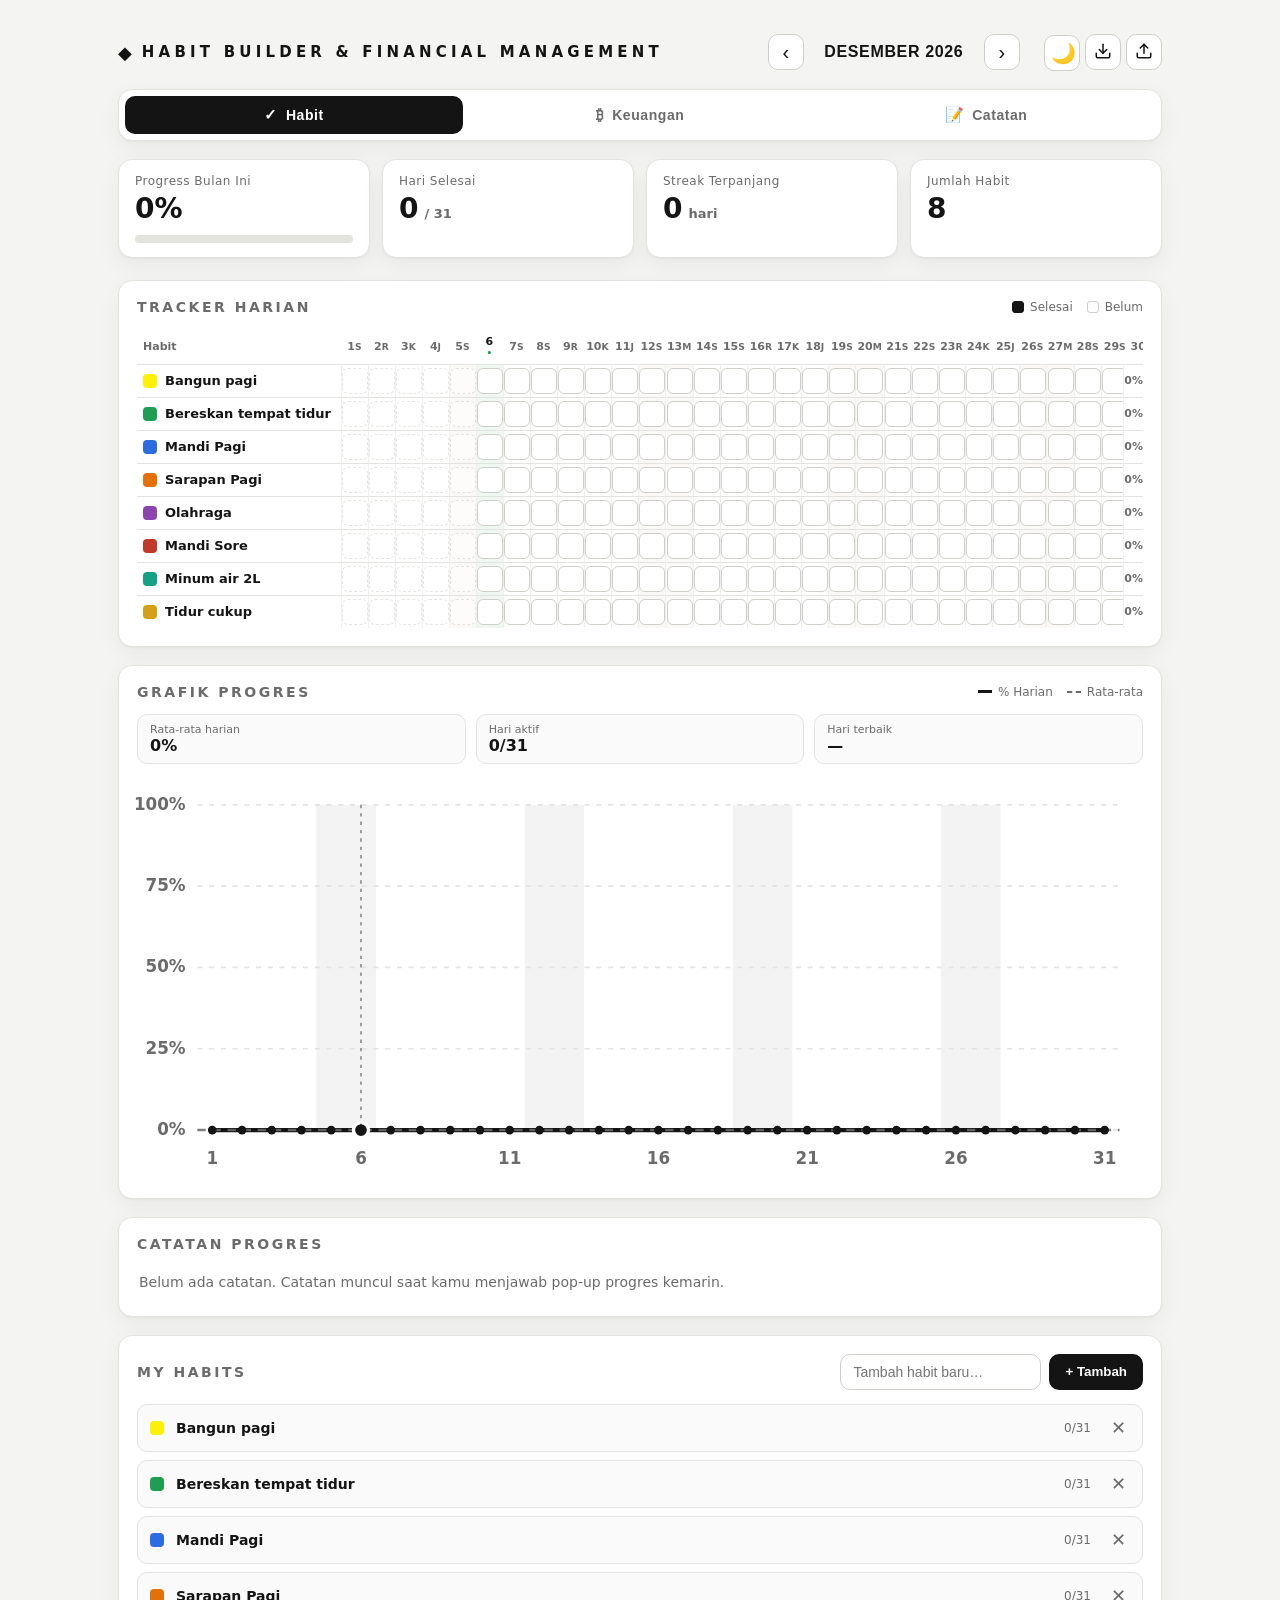
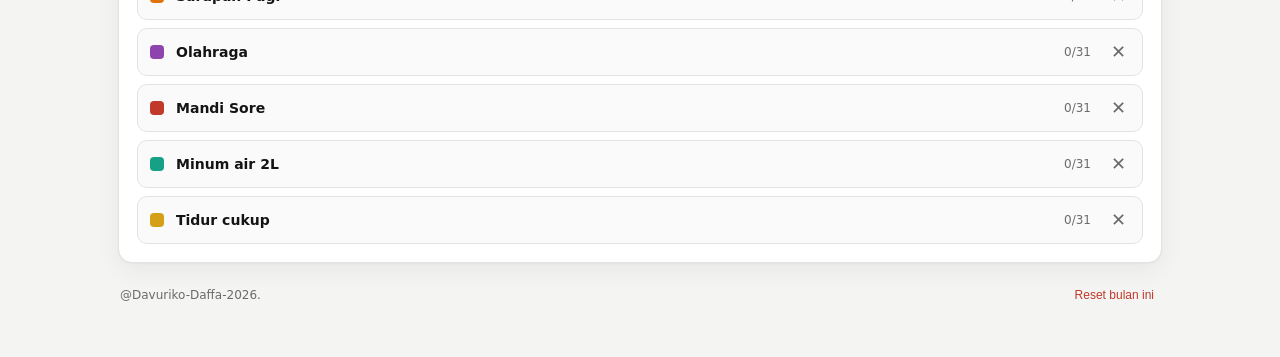
==== commit 072a72db: "Add files via upload" ====
--- a/index.html
+++ b/index.html
@@ -100,173 +100,451 @@
         </div>
       </header>
 
-      <!-- Progress overview -->
-      <section class="overview">
-        <div class="overview-card">
-          <div class="overview-label">Progress Bulan Ini</div>
-          <div class="overview-value"><span id="monthPercent">0%</span></div>
-          <div class="progress-track">
-            <div id="monthProgress" class="progress-fill"></div>
-          </div>
-        </div>
-        <div class="overview-card">
-          <div class="overview-label">Hari Selesai</div>
-          <div class="overview-value">
-            <span id="daysDone">0</span
-            ><small>/ <span id="daysTotal">0</span></small>
-          </div>
-        </div>
-        <div class="overview-card">
-          <div class="overview-label">Streak Terpanjang</div>
-          <div class="overview-value">
-            <span id="streak">0</span><small>hari</small>
-          </div>
-        </div>
-        <div class="overview-card">
-          <div class="overview-label">Jumlah Habit</div>
-          <div class="overview-value"><span id="habitCount">0</span></div>
-        </div>
-        <div
-          class="overview-card overview-card--savings"
-          id="savingsCard"
-          role="button"
-          tabindex="0"
-          title="Lihat rincian pemasukan"
-          aria-label="Lihat rincian pemasukan bulan ini"
+      <!-- Navigasi halaman -->
+      <nav class="page-nav" role="tablist" aria-label="Navigasi halaman">
+        <button
+          class="page-tab is-active"
+          data-page="habit"
+          role="tab"
+          aria-selected="true"
+          type="button"
         >
-          <div class="overview-label">Total Saldo Tabungan</div>
-          <div class="overview-value">
-            <span id="totalSavings">Rp0</span>
-          </div>
-          <div class="savings-hint">Klik untuk rincian ›</div>
-        </div>
-        <div
-          class="overview-card overview-card--expense"
-          id="expenseCard"
-          role="button"
-          tabindex="0"
-          title="Lihat rincian pengeluaran"
-          aria-label="Lihat rincian pengeluaran bulan ini"
+          <span class="page-tab-ic" aria-hidden="true">✓</span>
+          <span>Habit</span>
+        </button>
+        <button
+          class="page-tab"
+          data-page="finance"
+          role="tab"
+          aria-selected="false"
+          type="button"
         >
-          <div class="overview-label">Total Pengeluaran</div>
-          <div class="overview-value">
-            <span id="totalExpense">Rp0</span>
-          </div>
-          <div class="savings-hint">Klik untuk rincian ›</div>
-        </div>
-      </section>
-
-      <!-- Tracker grid -->
-      <section class="panel">
-        <div class="panel-head">
-          <h2>Tracker Harian</h2>
-          <div class="legend">
-            <span><i class="dot done"></i> Selesai</span>
-            <span><i class="dot"></i> Belum</span>
-          </div>
-        </div>
-        <div class="grid-scroll">
-          <table id="trackerTable" class="tracker"></table>
-        </div>
-      </section>
-
-      <!-- Grafik progres -->
-      <section class="panel">
-        <div class="panel-head">
-          <h2>Grafik Progres</h2>
-          <div class="legend chart-legend">
-            <span><i class="lg lg-line"></i> % Harian</span>
-            <span><i class="lg lg-avg"></i> Rata-rata</span>
-          </div>
-        </div>
-        <div class="chart-stats" id="chartStats"></div>
-        <div class="chart-wrap">
-          <svg
-            id="progressChart"
-            class="progress-chart"
-            viewBox="0 0 600 240"
-            preserveAspectRatio="xMidYMid meet"
-            role="img"
-            aria-label="Grafik progres harian bulan ini"
-          ></svg>
-          <div id="chartTooltip" class="chart-tooltip" hidden></div>
-        </div>
-      </section>
-
-      <!-- Catatan progres (catch-up) -->
-      <section class="panel">
-        <div class="panel-head">
-          <h2>Catatan Progres</h2>
-          <span id="progressLogCount" class="log-count"></span>
-        </div>
-        <div id="progressLog" class="progress-log"></div>
-      </section>
-
-      <!-- Habit manager -->
-      <section class="panel">
-        <div class="panel-head">
-          <h2>My Habits</h2>
-          <form id="addHabitForm" class="add-habit">
+          <span class="page-tab-ic" aria-hidden="true">₿</span>
+          <span>Keuangan</span>
+        </button>
+        <button
+          class="page-tab"
+          data-page="notes"
+          role="tab"
+          aria-selected="false"
+          type="button"
+        >
+          <span class="page-tab-ic" aria-hidden="true">📝</span>
+          <span>Catatan</span>
+        </button>
+      </nav>
+
+      <!-- ==================== HALAMAN HABIT ==================== -->
+      <div class="page is-active" id="page-habit" data-page="habit">
+        <!-- Progress overview -->
+        <section class="overview overview--habit">
+          <div class="overview-card">
+            <div class="overview-label">Progress Bulan Ini</div>
+            <div class="overview-value"><span id="monthPercent">0%</span></div>
+            <div class="progress-track">
+              <div id="monthProgress" class="progress-fill"></div>
+            </div>
+          </div>
+          <div class="overview-card">
+            <div class="overview-label">Hari Selesai</div>
+            <div class="overview-value">
+              <span id="daysDone">0</span
+              ><small>/ <span id="daysTotal">0</span></small>
+            </div>
+          </div>
+          <div class="overview-card">
+            <div class="overview-label">Streak Terpanjang</div>
+            <div class="overview-value">
+              <span id="streak">0</span><small>hari</small>
+            </div>
+          </div>
+          <div class="overview-card">
+            <div class="overview-label">Jumlah Habit</div>
+            <div class="overview-value"><span id="habitCount">0</span></div>
+          </div>
+        </section>
+
+        <!-- Tracker grid -->
+        <section class="panel">
+          <div class="panel-head">
+            <h2>Tracker Harian</h2>
+            <div class="legend">
+              <span><i class="dot done"></i> Selesai</span>
+              <span><i class="dot"></i> Belum</span>
+            </div>
+          </div>
+          <div class="grid-scroll">
+            <table id="trackerTable" class="tracker"></table>
+          </div>
+        </section>
+
+        <!-- Grafik progres -->
+        <section class="panel">
+          <div class="panel-head">
+            <h2>Grafik Progres</h2>
+            <div class="legend chart-legend">
+              <span><i class="lg lg-line"></i> % Harian</span>
+              <span><i class="lg lg-avg"></i> Rata-rata</span>
+            </div>
+          </div>
+          <div class="chart-stats" id="chartStats"></div>
+          <div class="chart-wrap">
+            <svg
+              id="progressChart"
+              class="progress-chart"
+              viewBox="0 0 600 240"
+              preserveAspectRatio="xMidYMid meet"
+              role="img"
+              aria-label="Grafik progres harian bulan ini"
+            ></svg>
+            <div id="chartTooltip" class="chart-tooltip" hidden></div>
+          </div>
+        </section>
+
+        <!-- Catatan progres (catch-up) -->
+        <section class="panel">
+          <div class="panel-head">
+            <h2>Catatan Progres</h2>
+            <span id="progressLogCount" class="log-count"></span>
+          </div>
+          <div id="progressLog" class="progress-log"></div>
+        </section>
+
+        <!-- Habit manager -->
+        <section class="panel">
+          <div class="panel-head">
+            <h2>My Habits</h2>
+            <form id="addHabitForm" class="add-habit">
+              <input
+                id="habitInput"
+                type="text"
+                maxlength="40"
+                placeholder="Tambah habit baru…"
+                autocomplete="off"
+              />
+              <button type="submit" class="primary-btn">+ Tambah</button>
+            </form>
+          </div>
+          <ul id="habitList" class="habit-list"></ul>
+        </section>
+      </div>
+
+      <!-- ==================== HALAMAN KEUANGAN ==================== -->
+      <div class="page" id="page-finance" data-page="finance" hidden>
+        <!-- Ringkasan keuangan -->
+        <section class="overview overview--finance">
+          <div
+            class="overview-card overview-card--savings"
+            id="savingsCard"
+            role="button"
+            tabindex="0"
+            title="Lihat rincian pemasukan"
+            aria-label="Lihat rincian pemasukan bulan ini"
+          >
+            <div class="overview-label">Total Saldo Tabungan</div>
+            <div class="overview-value">
+              <span id="totalSavings">Rp0</span>
+            </div>
+            <div class="savings-hint">Klik untuk rincian ›</div>
+          </div>
+          <div
+            class="overview-card overview-card--expense"
+            id="expenseCard"
+            role="button"
+            tabindex="0"
+            title="Lihat rincian pengeluaran"
+            aria-label="Lihat rincian pengeluaran bulan ini"
+          >
+            <div class="overview-label">Total Pengeluaran</div>
+            <div class="overview-value">
+              <span id="totalExpense">Rp0</span>
+            </div>
+            <div class="savings-hint">Klik untuk rincian ›</div>
+          </div>
+          <div class="overview-card">
+            <div class="overview-label">Anggaran Bulan Ini</div>
+            <div class="overview-value"><span id="monthBudgetTotal">Rp0</span></div>
+            <div class="progress-track">
+              <div id="budgetUsedBar" class="progress-fill"></div>
+            </div>
+          </div>
+          <div class="overview-card">
+            <div class="overview-label">Sisa Anggaran</div>
+            <div class="overview-value">
+              <span id="monthBudgetRemaining">Rp0</span>
+            </div>
+          </div>
+        </section>
+
+        <!-- Peringatan otomatis -->
+        <section class="panel">
+          <div class="panel-head">
+            <h2>Peringatan Otomatis</h2>
+            <button id="notifyBtn" class="ghost-btn ghost-btn--soft" type="button">
+              Aktifkan notifikasi
+            </button>
+          </div>
+          <div id="alertList" class="alert-list"></div>
+        </section>
+
+        <!-- Perencanaan anggaran bulanan -->
+        <section class="panel">
+          <div class="panel-head">
+            <h2>Perencanaan Anggaran · Bulanan</h2>
+            <span id="planMonthLabel" class="rab-today"></span>
+          </div>
+          <p class="panel-note">
+            Tetapkan anggaran bulanan untuk tiap kategori. Bar menunjukkan
+            seberapa banyak yang sudah terpakai bulan ini.
+          </p>
+          <div id="budgetPlanList" class="budget-plan-list"></div>
+        </section>
+
+        <!-- Pelacak pengeluaran & pemasukan (harian) -->
+        <section class="panel">
+          <div class="panel-head">
+            <h2>Pelacak Pengeluaran &amp; Pemasukan</h2>
+            <span id="rabToday" class="rab-today"></span>
+          </div>
+
+          <div class="rab-summary">
+            <div class="rab-sum-card">
+              <div class="rab-sum-label">Saldo Tersedia</div>
+              <div class="rab-sum-value" id="rabAvailable">Rp0</div>
+            </div>
+            <div class="rab-sum-card">
+              <div class="rab-sum-label">Tabungan (Pemasukan)</div>
+              <div class="rab-sum-value" id="rabSavings">Rp0</div>
+            </div>
+            <div class="rab-sum-card">
+              <div class="rab-sum-label">Sisa Hari Ini</div>
+              <div class="rab-sum-value" id="rabRemaining">Rp0</div>
+            </div>
+            <div class="rab-sum-card">
+              <div class="rab-sum-label">Pengeluaran Hari Ini</div>
+              <div class="rab-sum-value" id="rabSpentToday">Rp0</div>
+            </div>
+          </div>
+
+          <form id="addCatForm" class="add-cat">
             <input
-              id="habitInput"
+              id="catName"
               type="text"
-              maxlength="40"
-              placeholder="Tambah habit baru…"
+              maxlength="24"
+              placeholder="Kategori (mis. Bensin)"
               autocomplete="off"
+            />
+            <input
+              id="catDaily"
+              type="number"
+              min="0"
+              step="500"
+              inputmode="numeric"
+              placeholder="Anggaran/hari (Rp)"
             />
             <button type="submit" class="primary-btn">+ Tambah</button>
           </form>
-        </div>
-        <ul id="habitList" class="habit-list"></ul>
-      </section>
-
-      <!-- RAB / Harian -->
-      <section class="panel">
-        <div class="panel-head">
-          <h2>RAB · Harian</h2>
-          <span id="rabToday" class="rab-today"></span>
-        </div>
-
-        <div class="rab-summary">
-          <div class="rab-sum-card">
-            <div class="rab-sum-label">Saldo Tersedia</div>
-            <div class="rab-sum-value" id="rabAvailable">Rp0</div>
-          </div>
-          <div class="rab-sum-card">
-            <div class="rab-sum-label">Tabungan (Pemasukan)</div>
-            <div class="rab-sum-value" id="rabSavings">Rp0</div>
-          </div>
-          <div class="rab-sum-card">
-            <div class="rab-sum-label">Sisa Hari Ini</div>
-            <div class="rab-sum-value" id="rabRemaining">Rp0</div>
-          </div>
-          <div class="rab-sum-card">
-            <div class="rab-sum-label">Pengeluaran Hari Ini</div>
-            <div class="rab-sum-value" id="rabSpentToday">Rp0</div>
-          </div>
-        </div>
-
-        <form id="addCatForm" class="add-cat">
-          <input
-            id="catName"
-            type="text"
-            maxlength="24"
-            placeholder="Kategori (mis. Bensin)"
-            autocomplete="off"
-          />
-          <input
-            id="catDaily"
-            type="number"
-            min="0"
-            step="500"
-            inputmode="numeric"
-            placeholder="Anggaran/hari (Rp)"
-          />
-          <button type="submit" class="primary-btn">+ Tambah</button>
-        </form>
-
-        <ul id="catList" class="cat-list"></ul>
-      </section>
+
+          <ul id="catList" class="cat-list"></ul>
+        </section>
+
+        <!-- Kalender budget intuitif -->
+        <section class="panel">
+          <div class="panel-head">
+            <h2>Kalender Budget</h2>
+            <span id="calendarTrend" class="rab-today"></span>
+          </div>
+          <div class="cal-weekdays" id="calWeekdays"></div>
+          <div class="cal-grid" id="calendarGrid"></div>
+          <div class="cal-legend">
+            <span>Pengeluaran:</span>
+            <span class="cal-legend-item"><i class="cal-sw cal-sw-0"></i> Tidak ada</span>
+            <span class="cal-legend-item"><i class="cal-sw cal-sw-1"></i> Rendah</span>
+            <span class="cal-legend-item"><i class="cal-sw cal-sw-2"></i> Sedang</span>
+            <span class="cal-legend-item"><i class="cal-sw cal-sw-3"></i> Tinggi</span>
+          </div>
+          <div id="calendarDetail" class="cal-detail"></div>
+        </section>
+
+        <!-- Statistik visual -->
+        <section class="panel">
+          <div class="panel-head">
+            <h2>Statistik Visual</h2>
+            <span id="statHealth" class="stat-health"></span>
+          </div>
+          <div class="stat-cards" id="finStatCards"></div>
+          <div class="stat-block">
+            <h3 class="stat-block-title">Pengeluaran per Kategori</h3>
+            <div id="catBarChart" class="cat-bar-chart"></div>
+          </div>
+          <div class="stat-block">
+            <h3 class="stat-block-title">Tren Pengeluaran Harian</h3>
+            <div class="chart-wrap">
+              <svg
+                id="expenseTrendChart"
+                class="progress-chart"
+                viewBox="0 0 600 220"
+                preserveAspectRatio="xMidYMid meet"
+                role="img"
+                aria-label="Tren pengeluaran harian bulan ini"
+              ></svg>
+            </div>
+          </div>
+        </section>
+      </div>
+
+      <!-- ==================== HALAMAN CATATAN (DAILY NOTES) ==================== -->
+      <div class="page" id="page-notes" data-page="notes" hidden>
+        <!-- 1. Mood Logger -->
+        <section class="panel dn-panel">
+          <div class="panel-head">
+            <h2>Mood Hari Ini</h2>
+            <span id="dnMoodHint" class="rab-today">Pilih perasaanmu</span>
+          </div>
+          <div class="dn-mood-row" id="dnMoodRow">
+            <button class="dn-mood-btn" type="button" data-mood="1" data-emoji="😤">
+              <span class="dn-mood-emoji">😤</span>
+              <span class="dn-mood-label">Kesal</span>
+            </button>
+            <button class="dn-mood-btn" type="button" data-mood="2" data-emoji="😕">
+              <span class="dn-mood-emoji">😕</span>
+              <span class="dn-mood-label">Sedih</span>
+            </button>
+            <button class="dn-mood-btn" type="button" data-mood="3" data-emoji="😐">
+              <span class="dn-mood-emoji">😐</span>
+              <span class="dn-mood-label">Biasa</span>
+            </button>
+            <button class="dn-mood-btn" type="button" data-mood="4" data-emoji="😊">
+              <span class="dn-mood-emoji">😊</span>
+              <span class="dn-mood-label">Senang</span>
+            </button>
+            <button class="dn-mood-btn" type="button" data-mood="5" data-emoji="🤩">
+              <span class="dn-mood-emoji">🤩</span>
+              <span class="dn-mood-label">Semangat</span>
+            </button>
+          </div>
+        </section>
+
+        <!-- 2. Quick Note + Tag -->
+        <section class="panel dn-panel">
+          <div class="panel-head">
+            <h2>Catatan Cepat</h2>
+          </div>
+          <div class="dn-tag-row" id="dnTagRow">
+            <button class="dn-tag dn-tag--habit is-active" type="button" data-tag="habit">🏃 Habit</button>
+            <button class="dn-tag dn-tag--keuangan" type="button" data-tag="keuangan">💰 Keuangan</button>
+            <button class="dn-tag dn-tag--personal" type="button" data-tag="personal">💜 Personal</button>
+            <button class="dn-tag dn-tag--health" type="button" data-tag="health">❤️ Kesehatan</button>
+          </div>
+          <textarea
+            id="dnNoteInput"
+            class="dn-note-input"
+            maxlength="300"
+            placeholder="Tulis catatan harianmu di sini… apa yang kamu rasakan, rencanakan, atau syukuri hari ini?"
+          ></textarea>
+          <div class="dn-note-footer">
+            <span class="dn-char-count"><span id="dnCharCount">0</span>/300 karakter</span>
+            <button id="dnSaveBtn" class="primary-btn" type="button">💾 Simpan</button>
+          </div>
+        </section>
+
+        <!-- 3. Streak Heatmap -->
+        <section class="panel dn-panel">
+          <div class="panel-head">
+            <h2>Streak Catatan</h2>
+            <span class="dn-streak-badge" id="dnStreakBadge">🔥 0 hari</span>
+          </div>
+          <div class="dn-heatmap-scroll">
+            <div class="dn-heatmap-grid" id="dnHeatmapGrid"></div>
+          </div>
+          <div class="dn-heatmap-legend">
+            <span>Jarang</span>
+            <i class="dn-legend-cell dn-l0"></i>
+            <i class="dn-legend-cell dn-l1"></i>
+            <i class="dn-legend-cell dn-l2"></i>
+            <i class="dn-legend-cell dn-l3"></i>
+            <span>Rutin</span>
+          </div>
+        </section>
+
+        <!-- 4. Budget Ring Chart -->
+        <section class="panel dn-panel">
+          <div class="panel-head">
+            <h2>Ringkasan Pengeluaran Hari Ini</h2>
+          </div>
+          <div class="dn-ring-wrap">
+            <div class="dn-ring-container">
+              <svg width="120" height="120" viewBox="0 0 120 120" class="dn-ring-svg">
+                <circle cx="60" cy="60" r="46" fill="none" stroke="var(--line)" stroke-width="12" />
+                <circle
+                  id="dnRingFill"
+                  cx="60"
+                  cy="60"
+                  r="46"
+                  fill="none"
+                  stroke="var(--accent2, #6c63ff)"
+                  stroke-width="12"
+                  stroke-linecap="round"
+                  transform="rotate(-90 60 60)"
+                  stroke-dasharray="289.03"
+                  stroke-dashoffset="289.03"
+                />
+              </svg>
+              <div class="dn-ring-center">
+                <span class="dn-ring-pct" id="dnRingPct">0%</span>
+                <span class="dn-ring-sub">terpakai</span>
+              </div>
+            </div>
+            <div class="dn-ring-cats" id="dnRingCats"></div>
+          </div>
+        </section>
+
+        <!-- 5. Saved Notes List -->
+        <section class="panel dn-panel">
+          <div class="panel-head">
+            <h2>Catatan Tersimpan</h2>
+          </div>
+          <div class="dn-filter-pills" id="dnFilterPills">
+            <button class="dn-filter-pill is-active" type="button" data-filter="semua">Semua</button>
+            <button class="dn-filter-pill" type="button" data-filter="habit">🏃 Habit</button>
+            <button class="dn-filter-pill" type="button" data-filter="keuangan">💰 Keuangan</button>
+            <button class="dn-filter-pill" type="button" data-filter="personal">💜 Personal</button>
+            <button class="dn-filter-pill" type="button" data-filter="health">❤️ Kesehatan</button>
+          </div>
+          <div id="dnNotesList" class="dn-notes-list"></div>
+          <div id="dnEmptyState" class="dn-empty" hidden>
+            📝 Belum ada catatan.<br />Mulai tulis di atas!
+          </div>
+        </section>
+
+        <!-- 6. Daily Summary Card -->
+        <section class="panel dn-summary">
+          <div class="panel-head">
+            <h2>Ringkasan Harian</h2>
+          </div>
+          <div class="dn-summary-grid">
+            <div class="dn-summary-item">
+              <div class="dn-summary-value dn-green" id="dnSummHabit">0/0</div>
+              <div class="dn-summary-label">Habit Selesai</div>
+            </div>
+            <div class="dn-summary-item">
+              <div class="dn-summary-value dn-amber" id="dnSummSaldo">Rp0</div>
+              <div class="dn-summary-label">Saldo Tersisa</div>
+            </div>
+            <div class="dn-summary-item">
+              <div class="dn-summary-value" id="dnSummNotes">0</div>
+              <div class="dn-summary-label">Catatan Hari Ini</div>
+            </div>
+            <div class="dn-summary-item">
+              <div class="dn-summary-value dn-mood-display" id="dnSummMood">—</div>
+              <div class="dn-summary-label">Mood Hari Ini</div>
+            </div>
+          </div>
+          <button id="dnShareBtn" class="dn-share-btn" type="button">
+            📤 Bagikan Ringkasan Hari Ini
+          </button>
+        </section>
+      </div>
 
       <footer class="foot">
         <span>@Davuriko-Daffa-2026.</span>
--- a/styles.css
+++ b/styles.css
@@ -168,7 +168,7 @@
 /* ---------- Overview ---------- */
 .overview {
   display: grid;
-  grid-template-columns: repeat(6, 1fr);
+  grid-template-columns: repeat(4, 1fr);
   gap: 12px;
   margin: 8px 0 22px;
 }
@@ -874,7 +874,7 @@
 /* ---------- Responsive ---------- */
 @media (max-width: 960px) {
   .overview {
-    grid-template-columns: repeat(3, 1fr);
+    grid-template-columns: repeat(2, 1fr);
   }
 }
 @media (max-width: 720px) {
@@ -1541,3 +1541,1062 @@
   border-color: var(--line);
   border-left-color: var(--good);
 }
+
+/* ==================== Navigasi halaman ==================== */
+.page-nav {
+  display: flex;
+  gap: 8px;
+  background: var(--panel);
+  border: 1px solid var(--line);
+  border-radius: 14px;
+  padding: 6px;
+  margin: 4px 0 18px;
+  box-shadow: var(--shadow);
+}
+.page-tab {
+  flex: 1;
+  display: flex;
+  align-items: center;
+  justify-content: center;
+  gap: 8px;
+  border: none;
+  background: none;
+  color: var(--ink-soft);
+  font-weight: 700;
+  font-size: 14px;
+  letter-spacing: 0.04em;
+  padding: 10px 14px;
+  border-radius: 10px;
+  cursor: pointer;
+  transition:
+    background 0.18s ease,
+    color 0.18s ease;
+}
+.page-tab:hover {
+  color: var(--ink);
+}
+.page-tab.is-active {
+  background: var(--ink);
+  color: #fff;
+}
+[data-theme="dark"] .page-tab.is-active {
+  color: #14161a;
+}
+.page-tab-ic {
+  font-size: 15px;
+}
+
+.page {
+  display: none;
+  animation: pageFade 0.25s ease;
+}
+.page.is-active {
+  display: block;
+}
+@keyframes pageFade {
+  from {
+    opacity: 0;
+    transform: translateY(6px);
+  }
+  to {
+    opacity: 1;
+    transform: translateY(0);
+  }
+}
+
+.panel-note {
+  margin: -4px 0 14px;
+  font-size: 13px;
+  color: var(--ink-soft);
+  line-height: 1.5;
+}
+
+.ghost-btn--soft {
+  background: var(--panel);
+  border: 1px solid var(--line-strong);
+  color: var(--ink);
+  font-size: 13px;
+  padding: 7px 12px;
+}
+.ghost-btn--soft.is-on {
+  background: var(--good);
+  border-color: var(--good);
+  color: #fff;
+}
+
+/* ==================== Peringatan otomatis ==================== */
+.alert-list {
+  display: flex;
+  flex-direction: column;
+  gap: 10px;
+}
+.alert-item {
+  display: flex;
+  align-items: flex-start;
+  gap: 12px;
+  padding: 12px 14px;
+  border: 1px solid var(--line);
+  border-left: 4px solid var(--ink-soft);
+  border-radius: 10px;
+  background: #fafafa;
+}
+.alert-item.is-danger {
+  border-left-color: #d6453c;
+  background: rgba(214, 69, 60, 0.06);
+}
+.alert-item.is-warn {
+  border-left-color: #e0710b;
+  background: rgba(224, 113, 11, 0.06);
+}
+.alert-item.is-info {
+  border-left-color: #2d6cdf;
+  background: rgba(45, 108, 223, 0.06);
+}
+.alert-item.is-good {
+  border-left-color: var(--good);
+  background: rgba(31, 157, 85, 0.06);
+}
+.alert-ic {
+  font-size: 18px;
+  line-height: 1.4;
+  flex: none;
+}
+.alert-body {
+  flex: 1;
+}
+.alert-title {
+  font-weight: 700;
+  font-size: 14px;
+}
+.alert-desc {
+  font-size: 12.5px;
+  color: var(--ink-soft);
+  margin-top: 2px;
+  line-height: 1.5;
+}
+[data-theme="dark"] .alert-item {
+  background: #14161a;
+}
+
+/* ==================== Perencanaan anggaran bulanan ==================== */
+.budget-plan-list {
+  display: grid;
+  gap: 12px;
+}
+.bp-item {
+  border: 1px solid var(--line);
+  border-radius: 12px;
+  background: #fafafa;
+  padding: 12px 14px;
+}
+.bp-head {
+  display: flex;
+  align-items: center;
+  gap: 10px;
+  margin-bottom: 10px;
+}
+.bp-name {
+  flex: 1;
+  font-weight: 700;
+  font-size: 14px;
+}
+.bp-amounts {
+  font-size: 12.5px;
+  color: var(--ink-soft);
+  font-weight: 600;
+}
+.bp-amounts b {
+  color: var(--ink);
+}
+.bp-amounts .over {
+  color: #d6453c;
+}
+.bp-track {
+  height: 10px;
+  background: var(--line);
+  border-radius: 999px;
+  overflow: hidden;
+}
+.bp-fill {
+  height: 100%;
+  width: 0%;
+  border-radius: 999px;
+  transition: width 0.35s ease;
+}
+.bp-controls {
+  display: flex;
+  align-items: center;
+  gap: 8px;
+  margin-top: 12px;
+  flex-wrap: wrap;
+}
+.bp-controls .cat-field-label {
+  margin-right: auto;
+}
+[data-theme="dark"] .bp-item {
+  background: #14161a;
+}
+
+/* ==================== Kalender budget ==================== */
+.cal-weekdays {
+  display: grid;
+  grid-template-columns: repeat(7, 1fr);
+  gap: 6px;
+  margin-bottom: 6px;
+}
+.cal-weekday {
+  text-align: center;
+  font-size: 11px;
+  font-weight: 700;
+  color: var(--ink-soft);
+  letter-spacing: 0.04em;
+}
+.cal-grid {
+  display: grid;
+  grid-template-columns: repeat(7, 1fr);
+  gap: 6px;
+}
+.cal-cell {
+  position: relative;
+  aspect-ratio: 1 / 1;
+  border: 1px solid var(--line);
+  border-radius: 10px;
+  padding: 6px;
+  background: var(--panel);
+  cursor: pointer;
+  display: flex;
+  flex-direction: column;
+  justify-content: space-between;
+  overflow: hidden;
+  transition:
+    transform 0.12s ease,
+    box-shadow 0.18s ease;
+}
+.cal-cell:hover {
+  box-shadow: 0 4px 14px rgba(0, 0, 0, 0.12);
+  transform: translateY(-1px);
+}
+.cal-cell.is-empty {
+  background: transparent;
+  border-color: transparent;
+  cursor: default;
+}
+.cal-cell.is-empty:hover {
+  box-shadow: none;
+  transform: none;
+}
+.cal-cell.is-today {
+  border-color: var(--ink);
+  border-width: 2px;
+}
+.cal-cell.is-selected {
+  outline: 2px solid var(--ink);
+  outline-offset: 1px;
+}
+.cal-cell.is-future {
+  opacity: 0.55;
+  cursor: default;
+}
+.cal-day-num {
+  font-size: 12px;
+  font-weight: 700;
+  color: var(--ink);
+}
+.cal-day-amt {
+  font-size: 10px;
+  font-weight: 700;
+  line-height: 1.2;
+  word-break: break-word;
+}
+/* Tingkat warna heatmap pengeluaran */
+.cal-l0 {
+  background: var(--panel);
+}
+.cal-l1 {
+  background: rgba(224, 113, 11, 0.16);
+}
+.cal-l2 {
+  background: rgba(224, 113, 11, 0.4);
+}
+.cal-l3 {
+  background: rgba(214, 69, 60, 0.62);
+}
+.cal-l3 .cal-day-num,
+.cal-l3 .cal-day-amt {
+  color: #fff;
+}
+.cal-l2 .cal-day-amt {
+  color: #7a3c00;
+}
+[data-theme="dark"] .cal-cell {
+  background: #14161a;
+}
+[data-theme="dark"] .cal-l0 {
+  background: #14161a;
+}
+[data-theme="dark"] .cal-l2 .cal-day-amt {
+  color: #ffd9a8;
+}
+
+.cal-legend {
+  display: flex;
+  align-items: center;
+  flex-wrap: wrap;
+  gap: 12px;
+  margin-top: 12px;
+  font-size: 11.5px;
+  color: var(--ink-soft);
+}
+.cal-legend-item {
+  display: inline-flex;
+  align-items: center;
+  gap: 5px;
+}
+.cal-sw {
+  width: 14px;
+  height: 14px;
+  border-radius: 4px;
+  display: inline-block;
+  border: 1px solid var(--line);
+}
+.cal-sw-0 {
+  background: var(--panel);
+}
+.cal-sw-1 {
+  background: rgba(224, 113, 11, 0.16);
+}
+.cal-sw-2 {
+  background: rgba(224, 113, 11, 0.4);
+}
+.cal-sw-3 {
+  background: rgba(214, 69, 60, 0.62);
+}
+.cal-detail {
+  margin-top: 12px;
+}
+.cal-detail-card {
+  border: 1px solid var(--line);
+  border-radius: 12px;
+  padding: 12px 14px;
+  background: #fafafa;
+}
+.cal-detail-head {
+  display: flex;
+  align-items: baseline;
+  justify-content: space-between;
+  gap: 10px;
+  margin-bottom: 8px;
+}
+.cal-detail-date {
+  font-weight: 700;
+  font-size: 14px;
+}
+.cal-detail-total {
+  font-weight: 800;
+  font-size: 15px;
+  color: #d6453c;
+}
+.cal-detail-row {
+  display: flex;
+  align-items: center;
+  gap: 8px;
+  padding: 4px 0;
+  font-size: 13px;
+}
+.cal-detail-row .income-dot {
+  width: 10px;
+  height: 10px;
+  border-radius: 3px;
+  flex: none;
+}
+.cal-detail-row .lbl {
+  flex: 1;
+}
+.cal-detail-row .amt {
+  font-weight: 700;
+}
+[data-theme="dark"] .cal-detail-card {
+  background: #14161a;
+}
+
+/* ==================== Statistik visual ==================== */
+.stat-health {
+  font-size: 12px;
+  font-weight: 800;
+  padding: 4px 10px;
+  border-radius: 999px;
+}
+.stat-health.good {
+  background: rgba(31, 157, 85, 0.16);
+  color: var(--good);
+}
+.stat-health.warn {
+  background: rgba(224, 113, 11, 0.16);
+  color: #e0710b;
+}
+.stat-health.bad {
+  background: rgba(214, 69, 60, 0.16);
+  color: #d6453c;
+}
+.stat-cards {
+  display: grid;
+  grid-template-columns: repeat(4, 1fr);
+  gap: 10px;
+  margin-bottom: 18px;
+}
+.stat-card {
+  background: #fafafa;
+  border: 1px solid var(--line);
+  border-radius: 12px;
+  padding: 12px 14px;
+}
+.stat-card-label {
+  font-size: 11.5px;
+  color: var(--ink-soft);
+  letter-spacing: 0.03em;
+}
+.stat-card-value {
+  font-size: 20px;
+  font-weight: 800;
+  margin-top: 4px;
+}
+.stat-card-value.neg {
+  color: #d6453c;
+}
+.stat-card-value.pos {
+  color: var(--good);
+}
+[data-theme="dark"] .stat-card {
+  background: #14161a;
+}
+
+.stat-block {
+  margin-top: 8px;
+}
+.stat-block + .stat-block {
+  margin-top: 22px;
+}
+.stat-block-title {
+  margin: 0 0 12px;
+  font-size: 12px;
+  letter-spacing: 0.12em;
+  text-transform: uppercase;
+  color: var(--ink-soft);
+}
+.cat-bar-chart {
+  display: grid;
+  gap: 10px;
+}
+.cbar-row {
+  display: grid;
+  grid-template-columns: 1fr;
+  gap: 4px;
+}
+.cbar-head {
+  display: flex;
+  align-items: center;
+  gap: 8px;
+  font-size: 13px;
+}
+.cbar-dot {
+  width: 11px;
+  height: 11px;
+  border-radius: 3px;
+  flex: none;
+}
+.cbar-name {
+  flex: 1;
+  font-weight: 600;
+}
+.cbar-val {
+  font-weight: 700;
+  color: var(--ink-soft);
+}
+.cbar-pct {
+  font-size: 11px;
+  color: var(--ink-soft);
+  margin-left: 6px;
+}
+.cbar-track {
+  height: 12px;
+  background: var(--line);
+  border-radius: 999px;
+  overflow: hidden;
+}
+.cbar-fill {
+  height: 100%;
+  width: 0%;
+  border-radius: 999px;
+  transition: width 0.4s ease;
+}
+.stat-empty {
+  color: var(--ink-soft);
+  font-size: 13px;
+  padding: 10px 2px;
+}
+
+/* ==================== Responsif halaman keuangan ==================== */
+@media (max-width: 720px) {
+  .stat-cards {
+    grid-template-columns: 1fr 1fr;
+  }
+  .cal-grid {
+    gap: 4px;
+  }
+  .cal-cell {
+    padding: 4px;
+    border-radius: 8px;
+  }
+  .cal-day-num {
+    font-size: 11px;
+  }
+  .cal-day-amt {
+    font-size: 8.5px;
+  }
+}
+@media (max-width: 420px) {
+  .stat-cards {
+    grid-template-columns: 1fr 1fr;
+  }
+  .page-tab {
+    font-size: 13px;
+    padding: 9px 8px;
+  }
+  .cal-day-amt {
+    display: none;
+  }
+}
+
+/* ==================== DAILY NOTES ==================== */
+:root {
+  --accent2: #6c63ff;
+}
+
+/* Tint accent berdasarkan mood hari ini (di-set via JS) */
+#page-notes {
+  --dn-tint: var(--accent2);
+}
+
+/* ---------- Mood Logger ---------- */
+.dn-mood-row {
+  display: flex;
+  gap: 8px;
+  justify-content: space-between;
+}
+.dn-mood-btn {
+  flex: 1;
+  display: flex;
+  flex-direction: column;
+  align-items: center;
+  gap: 6px;
+  padding: 12px 4px 8px;
+  border: 2px solid var(--line);
+  background: var(--bg);
+  border-radius: 14px;
+  cursor: pointer;
+  transition:
+    transform 0.15s ease,
+    border-color 0.15s ease,
+    background 0.15s ease;
+}
+.dn-mood-btn:hover {
+  transform: translateY(-2px);
+}
+.dn-mood-emoji {
+  font-size: 26px;
+  line-height: 1;
+}
+.dn-mood-label {
+  font-size: 10px;
+  color: var(--ink-soft);
+  font-weight: 600;
+}
+.dn-mood-btn.is-active {
+  border-color: var(--dn-tint);
+  background: color-mix(in srgb, var(--dn-tint) 12%, var(--panel));
+  transform: translateY(-2px) scale(1.03);
+  box-shadow: 0 6px 16px
+    color-mix(in srgb, var(--dn-tint) 30%, transparent);
+}
+
+/* ---------- Quick Note + Tag ---------- */
+.dn-tag-row {
+  display: flex;
+  gap: 8px;
+  flex-wrap: wrap;
+  margin-bottom: 12px;
+}
+.dn-tag {
+  padding: 6px 12px;
+  border-radius: 20px;
+  font-size: 12px;
+  font-weight: 600;
+  cursor: pointer;
+  border: 1.5px solid transparent;
+  transition:
+    transform 0.12s ease,
+    box-shadow 0.12s ease;
+}
+.dn-tag--habit {
+  background: #e0fef4;
+  color: #059669;
+  border-color: #6ee7b7;
+}
+.dn-tag--keuangan {
+  background: #fef3c7;
+  color: #b45309;
+  border-color: #fcd34d;
+}
+.dn-tag--personal {
+  background: #ede9fe;
+  color: #7c3aed;
+  border-color: #c4b5fd;
+}
+.dn-tag--health {
+  background: #fee2e2;
+  color: #dc2626;
+  border-color: #fca5a5;
+}
+.dn-tag.is-active {
+  box-shadow: 0 3px 10px rgba(0, 0, 0, 0.18);
+  transform: translateY(-1px) scale(1.04);
+}
+.dn-note-input {
+  width: 100%;
+  border: 1.5px solid var(--line-strong);
+  border-radius: 12px;
+  padding: 12px 14px;
+  font-size: 14px;
+  font-family: inherit;
+  resize: vertical;
+  outline: none;
+  background: var(--bg);
+  color: var(--ink);
+  min-height: 90px;
+  line-height: 1.5;
+  transition: border-color 0.15s ease;
+}
+.dn-note-input:focus {
+  border-color: var(--dn-tint);
+}
+.dn-note-footer {
+  display: flex;
+  align-items: center;
+  justify-content: space-between;
+  margin-top: 10px;
+}
+.dn-char-count {
+  font-size: 12px;
+  color: var(--ink-soft);
+}
+
+/* ---------- Streak Heatmap ---------- */
+.dn-streak-badge {
+  background: linear-gradient(135deg, #ff6b35, #ffd43b);
+  color: #fff;
+  font-size: 12px;
+  font-weight: 700;
+  padding: 4px 12px;
+  border-radius: 20px;
+}
+.dn-heatmap-scroll {
+  overflow-x: auto;
+  padding-bottom: 4px;
+}
+.dn-heatmap-grid {
+  display: grid;
+  grid-template-columns: repeat(15, 1fr);
+  gap: 4px;
+  min-width: 300px;
+}
+.dn-heatmap-cell {
+  aspect-ratio: 1;
+  border-radius: 4px;
+  background: var(--line);
+  transition: transform 0.1s ease;
+  cursor: default;
+}
+.dn-heatmap-cell:hover {
+  transform: scale(1.25);
+}
+.dn-heatmap-cell.dn-l1 {
+  background: #bbf7d0;
+}
+.dn-heatmap-cell.dn-l2 {
+  background: #4ade80;
+}
+.dn-heatmap-cell.dn-l3 {
+  background: #16a34a;
+}
+.dn-heatmap-cell.dn-today {
+  outline: 2px solid var(--dn-tint);
+  outline-offset: 1px;
+}
+.dn-heatmap-legend {
+  display: flex;
+  align-items: center;
+  gap: 6px;
+  margin-top: 12px;
+  font-size: 12px;
+  color: var(--ink-soft);
+}
+.dn-legend-cell {
+  width: 12px;
+  height: 12px;
+  border-radius: 3px;
+  display: inline-block;
+}
+.dn-legend-cell.dn-l0 {
+  background: var(--line);
+}
+.dn-legend-cell.dn-l1 {
+  background: #bbf7d0;
+}
+.dn-legend-cell.dn-l2 {
+  background: #4ade80;
+}
+.dn-legend-cell.dn-l3 {
+  background: #16a34a;
+}
+
+/* ---------- Budget Ring ---------- */
+.dn-ring-wrap {
+  display: flex;
+  align-items: center;
+  gap: 22px;
+  flex-wrap: wrap;
+}
+.dn-ring-container {
+  position: relative;
+  width: 120px;
+  height: 120px;
+  flex-shrink: 0;
+}
+.dn-ring-svg circle {
+  transition: stroke-dashoffset 1s ease;
+}
+.dn-ring-center {
+  position: absolute;
+  inset: 0;
+  display: flex;
+  flex-direction: column;
+  align-items: center;
+  justify-content: center;
+}
+.dn-ring-pct {
+  font-size: 22px;
+  font-weight: 800;
+  color: var(--ink);
+}
+.dn-ring-sub {
+  font-size: 11px;
+  color: var(--ink-soft);
+}
+.dn-ring-cats {
+  flex: 1;
+  min-width: 200px;
+  display: flex;
+  flex-direction: column;
+  gap: 10px;
+}
+.dn-ring-cat {
+  display: flex;
+  align-items: center;
+  gap: 8px;
+}
+.dn-cat-dot {
+  width: 9px;
+  height: 9px;
+  border-radius: 50%;
+  flex-shrink: 0;
+}
+.dn-cat-name {
+  font-size: 12px;
+  color: var(--ink-soft);
+  flex: 1;
+  white-space: nowrap;
+}
+.dn-cat-bar-bg {
+  flex: 2;
+  height: 5px;
+  background: var(--line);
+  border-radius: 4px;
+  overflow: hidden;
+}
+.dn-cat-bar {
+  height: 100%;
+  border-radius: 4px;
+  width: 0;
+  transition: width 1s ease;
+}
+.dn-cat-amt {
+  font-size: 11px;
+  font-weight: 700;
+  color: var(--ink);
+  min-width: 58px;
+  text-align: right;
+}
+
+/* ---------- Filter pills + Notes list ---------- */
+.dn-filter-pills {
+  display: flex;
+  gap: 8px;
+  overflow-x: auto;
+  padding-bottom: 4px;
+  margin-bottom: 12px;
+}
+.dn-filter-pill {
+  padding: 6px 14px;
+  border-radius: 20px;
+  font-size: 12px;
+  font-weight: 600;
+  border: 1.5px solid var(--line-strong);
+  background: var(--panel);
+  color: var(--ink-soft);
+  cursor: pointer;
+  white-space: nowrap;
+  transition:
+    background 0.15s ease,
+    color 0.15s ease;
+}
+.dn-filter-pill.is-active {
+  background: var(--dn-tint);
+  border-color: var(--dn-tint);
+  color: #fff;
+}
+.dn-notes-list {
+  display: flex;
+  flex-direction: column;
+  gap: 10px;
+}
+.dn-note-card {
+  position: relative;
+  background: var(--bg);
+  border: 1px solid var(--line);
+  border-radius: 12px;
+  padding: 14px 16px 14px 18px;
+  overflow: hidden;
+  transition:
+    transform 0.15s ease,
+    box-shadow 0.2s ease;
+}
+.dn-note-card:hover {
+  transform: translateY(-1px);
+  box-shadow: var(--shadow);
+}
+.dn-note-card::before {
+  content: "";
+  position: absolute;
+  left: 0;
+  top: 0;
+  bottom: 0;
+  width: 4px;
+}
+.dn-note-card.dn-habit::before {
+  background: #059669;
+}
+.dn-note-card.dn-keuangan::before {
+  background: #f59e0b;
+}
+.dn-note-card.dn-personal::before {
+  background: #7c3aed;
+}
+.dn-note-card.dn-health::before {
+  background: #dc2626;
+}
+.dn-note-top {
+  display: flex;
+  align-items: center;
+  justify-content: space-between;
+  margin-bottom: 6px;
+}
+.dn-note-pill {
+  font-size: 10px;
+  font-weight: 700;
+  text-transform: uppercase;
+  letter-spacing: 0.5px;
+  padding: 2px 8px;
+  border-radius: 10px;
+}
+.dn-note-pill.dn-habit {
+  background: #e0fef4;
+  color: #059669;
+}
+.dn-note-pill.dn-keuangan {
+  background: #fef3c7;
+  color: #b45309;
+}
+.dn-note-pill.dn-personal {
+  background: #ede9fe;
+  color: #7c3aed;
+}
+.dn-note-pill.dn-health {
+  background: #fee2e2;
+  color: #dc2626;
+}
+.dn-note-time {
+  font-size: 11px;
+  color: var(--ink-soft);
+}
+.dn-note-text {
+  font-size: 14px;
+  line-height: 1.5;
+  color: var(--ink);
+  white-space: pre-wrap;
+  word-break: break-word;
+}
+.dn-note-mood {
+  position: absolute;
+  right: 14px;
+  bottom: 10px;
+  font-size: 18px;
+  opacity: 0.5;
+}
+.dn-note-actions {
+  display: flex;
+  gap: 6px;
+  margin-top: 10px;
+}
+.dn-note-action {
+  font-size: 11px;
+  color: var(--ink-soft);
+  background: none;
+  border: none;
+  cursor: pointer;
+  padding: 3px 8px;
+  border-radius: 6px;
+  transition: background 0.12s ease;
+}
+.dn-note-action:hover {
+  background: var(--line);
+  color: var(--ink);
+}
+.dn-empty {
+  text-align: center;
+  padding: 32px 12px;
+  color: var(--ink-soft);
+  font-size: 14px;
+  line-height: 1.6;
+}
+
+/* ---------- Daily Summary Card ---------- */
+.dn-summary {
+  background: linear-gradient(135deg, #1a1a2e 0%, #16213e 100%);
+  color: #fff;
+  position: relative;
+  overflow: hidden;
+  border: none;
+}
+.dn-summary::after {
+  content: "";
+  position: absolute;
+  right: -24px;
+  top: -24px;
+  width: 110px;
+  height: 110px;
+  background: rgba(0, 200, 150, 0.12);
+  border-radius: 50%;
+}
+.dn-summary .panel-head h2 {
+  color: rgba(255, 255, 255, 0.6);
+}
+.dn-summary-grid {
+  display: grid;
+  grid-template-columns: 1fr 1fr;
+  gap: 12px;
+  position: relative;
+  z-index: 1;
+}
+.dn-summary-item {
+  background: rgba(255, 255, 255, 0.07);
+  border-radius: 12px;
+  padding: 12px 14px;
+}
+.dn-summary-value {
+  font-size: 22px;
+  font-weight: 800;
+  color: #fff;
+}
+.dn-summary-value.dn-green {
+  color: #00c896;
+}
+.dn-summary-value.dn-amber {
+  color: #fbbf24;
+}
+.dn-mood-display {
+  font-size: 28px;
+}
+.dn-summary-label {
+  font-size: 11px;
+  color: rgba(255, 255, 255, 0.55);
+  margin-top: 3px;
+}
+.dn-share-btn {
+  margin-top: 16px;
+  width: 100%;
+  padding: 11px;
+  border-radius: 12px;
+  border: 1px solid rgba(255, 255, 255, 0.2);
+  background: rgba(255, 255, 255, 0.1);
+  color: #fff;
+  font-size: 14px;
+  font-weight: 600;
+  cursor: pointer;
+  position: relative;
+  z-index: 1;
+  transition: background 0.15s ease;
+}
+.dn-share-btn:hover {
+  background: rgba(255, 255, 255, 0.18);
+}
+
+/* Dark theme adjustments */
+[data-theme="dark"] .dn-mood-btn {
+  background: #14161a;
+}
+[data-theme="dark"] .dn-note-card {
+  background: #14161a;
+}
+[data-theme="dark"] .dn-note-input {
+  background: #14161a;
+}
+
+@media (max-width: 420px) {
+  .dn-mood-emoji {
+    font-size: 22px;
+  }
+  .dn-mood-label {
+    font-size: 9px;
+  }
+  .dn-summary-value {
+    font-size: 19px;
+  }
+}
+
+/* ---------- Toast ---------- */
+.dn-toast {
+  position: fixed;
+  bottom: 28px;
+  left: 50%;
+  transform: translateX(-50%) translateY(10px);
+  background: #1a1a2e;
+  color: #fff;
+  padding: 11px 20px;
+  border-radius: 22px;
+  font-size: 13px;
+  font-weight: 500;
+  opacity: 0;
+  pointer-events: none;
+  transition:
+    opacity 0.25s ease,
+    transform 0.25s ease;
+  z-index: 1000;
+  max-width: 90vw;
+  text-align: center;
+  box-shadow: 0 8px 24px rgba(0, 0, 0, 0.25);
+}
+.dn-toast.show {
+  opacity: 1;
+  transform: translateX(-50%) translateY(0);
+}
+
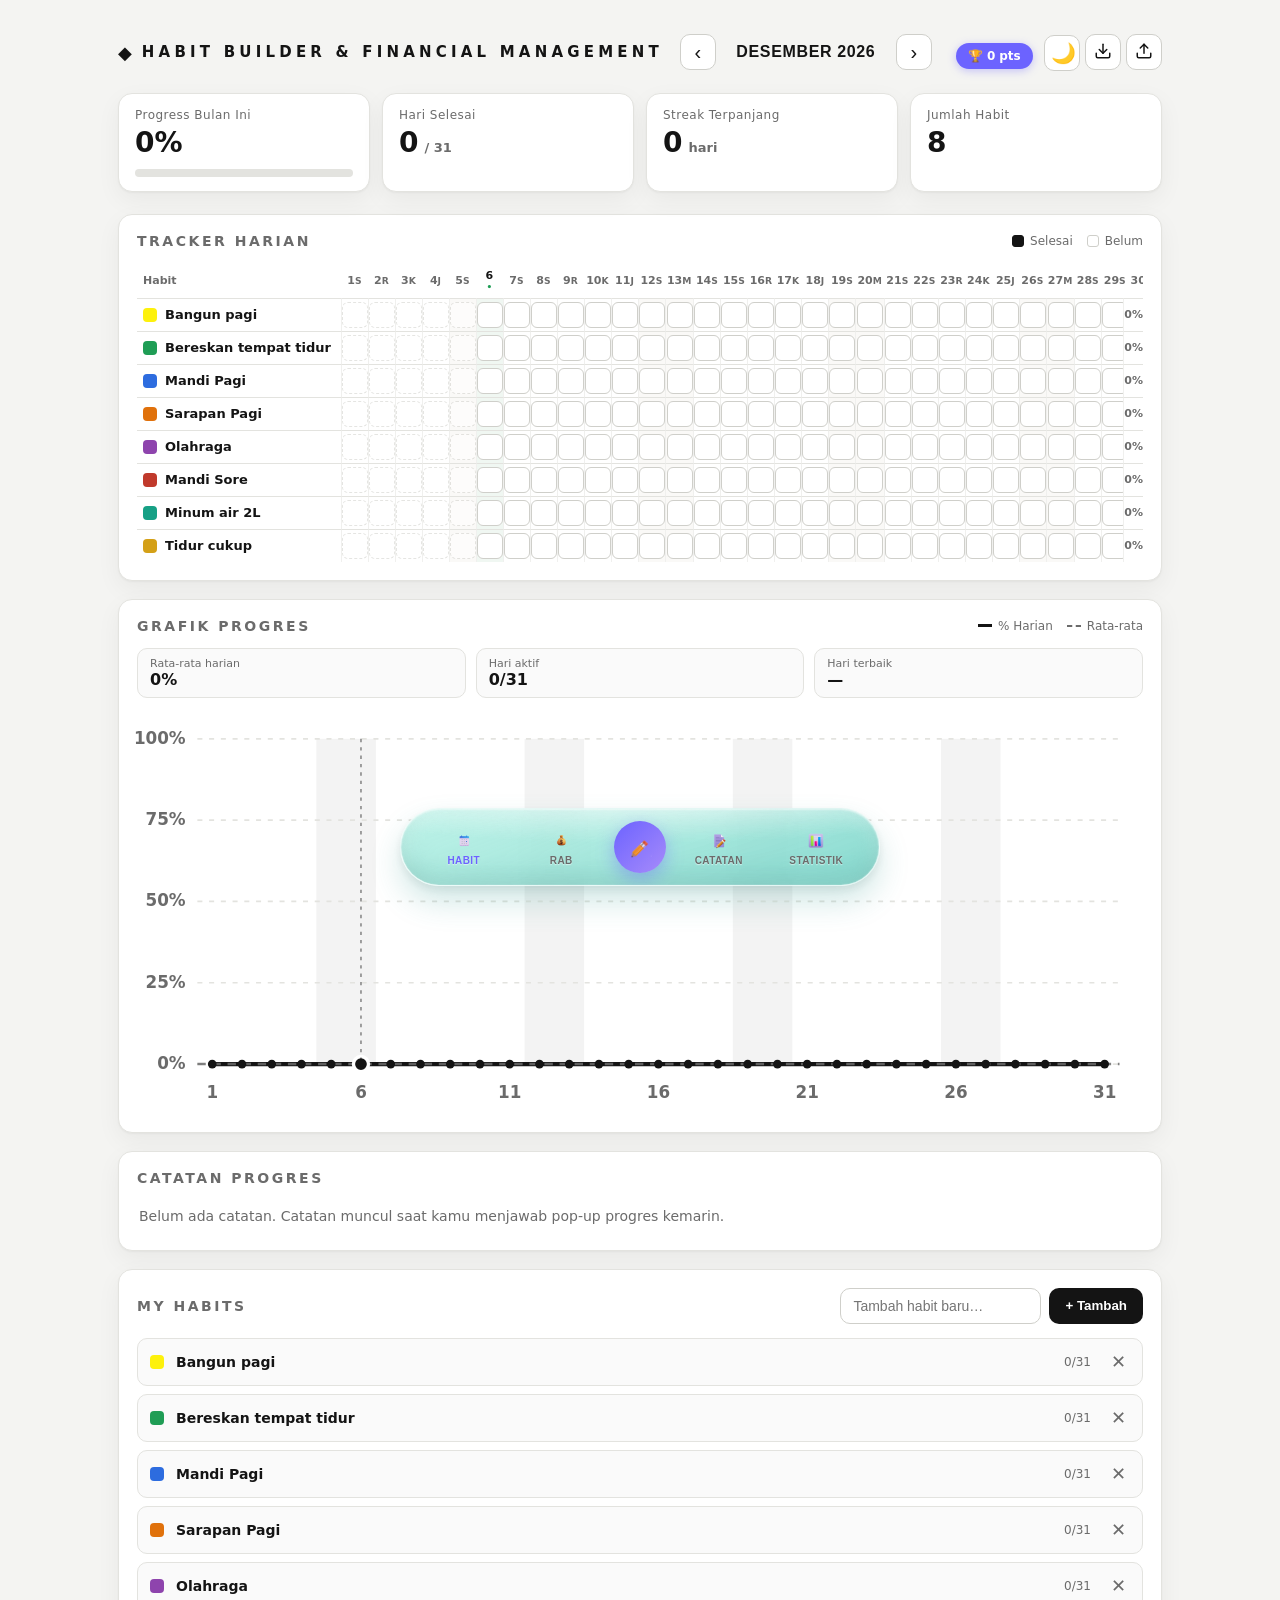
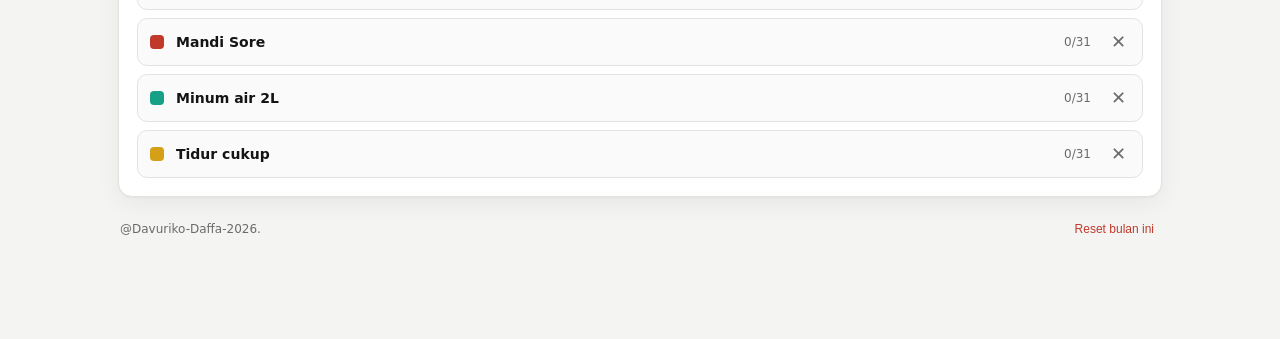
==== commit 2a6a0194: "Add notifications, rewards, and savings goals features" ====
--- a/index.html
+++ b/index.html
@@ -1,702 +1,1273 @@
-<!doctype html>
-<html lang="id">
-  <head>
-    <meta charset="UTF-8" />
-    <meta
-      name="viewport"
-      content="width=device-width, initial-scale=1.0, viewport-fit=cover"
-    />
-    <meta name="theme-color" content="#111111" />
-    <meta
-      name="description"
-      content="Habit Builder - pelacak goals & kebiasaan harian yang berjalan di semua perangkat."
-    />
-    <title>Habit Builder & Financial Management</title>
-    <link rel="manifest" href="manifest.json" />
-    <link rel="apple-touch-icon" href="icons/icon-192.png" />
-    <link rel="stylesheet" href="styles.css" />
-  </head>
-  <body>
-    <div class="app">
-      <!-- Sidebar / Header -->
-      <header class="topbar">
-        <div class="brand">
-          <span class="brand-mark">◆</span>
-          <span class="brand-text">HABIT BUILDER & FINANCIAL MANAGEMENT</span>
-        </div>
-        <div class="month-nav">
-          <button id="prevMonth" class="icon-btn" aria-label="Bulan sebelumnya">
-            ‹
-          </button>
-          <button
-            id="monthTitle"
-            class="month-title"
-            aria-label="Pilih bulan"
-          ></button>
-          <button id="nextMonth" class="icon-btn" aria-label="Bulan berikutnya">
-            ›
-          </button>
-        </div>
-        <div class="topbar-actions">
-          <button
-            id="themeBtn"
-            class="icon-btn"
-            title="Ganti tema"
-            aria-label="Ganti tema gelap/terang"
-          >
-            🌙
-          </button>
-          <button
-            id="exportBtn"
-            class="icon-btn"
-            title="Ekspor / backup data"
-            aria-label="Ekspor data"
-          >
-            <svg
-              viewBox="0 0 24 24"
-              width="18"
-              height="18"
-              fill="none"
-              stroke="currentColor"
-              stroke-width="2"
-              stroke-linecap="round"
-              stroke-linejoin="round"
-              aria-hidden="true"
-            >
-              <path d="M21 15v4a2 2 0 0 1-2 2H5a2 2 0 0 1-2-2v-4"></path>
-              <polyline points="7 10 12 15 17 10"></polyline>
-              <line x1="12" y1="15" x2="12" y2="3"></line>
-            </svg>
-          </button>
-          <button
-            id="importBtn"
-            class="icon-btn"
-            title="Impor data dari file"
-            aria-label="Impor data"
-          >
-            <svg
-              viewBox="0 0 24 24"
-              width="18"
-              height="18"
-              fill="none"
-              stroke="currentColor"
-              stroke-width="2"
-              stroke-linecap="round"
-              stroke-linejoin="round"
-              aria-hidden="true"
-            >
-              <path d="M21 15v4a2 2 0 0 1-2 2H5a2 2 0 0 1-2-2v-4"></path>
-              <polyline points="17 8 12 3 7 8"></polyline>
-              <line x1="12" y1="3" x2="12" y2="15"></line>
-            </svg>
-          </button>
-          <input
-            id="importFile"
-            type="file"
-            accept="application/json,.json"
-            hidden
-          />
-          <button id="installBtn" class="ghost-btn" hidden>Install App</button>
-        </div>
-      </header>
-
-      <!-- Navigasi halaman -->
-      <nav class="page-nav" role="tablist" aria-label="Navigasi halaman">
-        <button
-          class="page-tab is-active"
-          data-page="habit"
-          role="tab"
-          aria-selected="true"
-          type="button"
-        >
-          <span class="page-tab-ic" aria-hidden="true">✓</span>
-          <span>Habit</span>
-        </button>
-        <button
-          class="page-tab"
-          data-page="finance"
-          role="tab"
-          aria-selected="false"
-          type="button"
-        >
-          <span class="page-tab-ic" aria-hidden="true">₿</span>
-          <span>Keuangan</span>
-        </button>
-        <button
-          class="page-tab"
-          data-page="notes"
-          role="tab"
-          aria-selected="false"
-          type="button"
-        >
-          <span class="page-tab-ic" aria-hidden="true">📝</span>
-          <span>Catatan</span>
-        </button>
-      </nav>
-
-      <!-- ==================== HALAMAN HABIT ==================== -->
-      <div class="page is-active" id="page-habit" data-page="habit">
-        <!-- Progress overview -->
-        <section class="overview overview--habit">
-          <div class="overview-card">
-            <div class="overview-label">Progress Bulan Ini</div>
-            <div class="overview-value"><span id="monthPercent">0%</span></div>
-            <div class="progress-track">
-              <div id="monthProgress" class="progress-fill"></div>
-            </div>
-          </div>
-          <div class="overview-card">
-            <div class="overview-label">Hari Selesai</div>
-            <div class="overview-value">
-              <span id="daysDone">0</span
-              ><small>/ <span id="daysTotal">0</span></small>
-            </div>
-          </div>
-          <div class="overview-card">
-            <div class="overview-label">Streak Terpanjang</div>
-            <div class="overview-value">
-              <span id="streak">0</span><small>hari</small>
-            </div>
-          </div>
-          <div class="overview-card">
-            <div class="overview-label">Jumlah Habit</div>
-            <div class="overview-value"><span id="habitCount">0</span></div>
-          </div>
-        </section>
-
-        <!-- Tracker grid -->
-        <section class="panel">
-          <div class="panel-head">
-            <h2>Tracker Harian</h2>
-            <div class="legend">
-              <span><i class="dot done"></i> Selesai</span>
-              <span><i class="dot"></i> Belum</span>
-            </div>
-          </div>
-          <div class="grid-scroll">
-            <table id="trackerTable" class="tracker"></table>
-          </div>
-        </section>
-
-        <!-- Grafik progres -->
-        <section class="panel">
-          <div class="panel-head">
-            <h2>Grafik Progres</h2>
-            <div class="legend chart-legend">
-              <span><i class="lg lg-line"></i> % Harian</span>
-              <span><i class="lg lg-avg"></i> Rata-rata</span>
-            </div>
-          </div>
-          <div class="chart-stats" id="chartStats"></div>
-          <div class="chart-wrap">
-            <svg
-              id="progressChart"
-              class="progress-chart"
-              viewBox="0 0 600 240"
-              preserveAspectRatio="xMidYMid meet"
-              role="img"
-              aria-label="Grafik progres harian bulan ini"
-            ></svg>
-            <div id="chartTooltip" class="chart-tooltip" hidden></div>
-          </div>
-        </section>
-
-        <!-- Catatan progres (catch-up) -->
-        <section class="panel">
-          <div class="panel-head">
-            <h2>Catatan Progres</h2>
-            <span id="progressLogCount" class="log-count"></span>
-          </div>
-          <div id="progressLog" class="progress-log"></div>
-        </section>
-
-        <!-- Habit manager -->
-        <section class="panel">
-          <div class="panel-head">
-            <h2>My Habits</h2>
-            <form id="addHabitForm" class="add-habit">
-              <input
-                id="habitInput"
-                type="text"
-                maxlength="40"
-                placeholder="Tambah habit baru…"
-                autocomplete="off"
-              />
-              <button type="submit" class="primary-btn">+ Tambah</button>
-            </form>
-          </div>
-          <ul id="habitList" class="habit-list"></ul>
-        </section>
-      </div>
-
-      <!-- ==================== HALAMAN KEUANGAN ==================== -->
-      <div class="page" id="page-finance" data-page="finance" hidden>
-        <!-- Ringkasan keuangan -->
-        <section class="overview overview--finance">
-          <div
-            class="overview-card overview-card--savings"
-            id="savingsCard"
-            role="button"
-            tabindex="0"
-            title="Lihat rincian pemasukan"
-            aria-label="Lihat rincian pemasukan bulan ini"
-          >
-            <div class="overview-label">Total Saldo Tabungan</div>
-            <div class="overview-value">
-              <span id="totalSavings">Rp0</span>
-            </div>
-            <div class="savings-hint">Klik untuk rincian ›</div>
-          </div>
-          <div
-            class="overview-card overview-card--expense"
-            id="expenseCard"
-            role="button"
-            tabindex="0"
-            title="Lihat rincian pengeluaran"
-            aria-label="Lihat rincian pengeluaran bulan ini"
-          >
-            <div class="overview-label">Total Pengeluaran</div>
-            <div class="overview-value">
-              <span id="totalExpense">Rp0</span>
-            </div>
-            <div class="savings-hint">Klik untuk rincian ›</div>
-          </div>
-          <div class="overview-card">
-            <div class="overview-label">Anggaran Bulan Ini</div>
-            <div class="overview-value"><span id="monthBudgetTotal">Rp0</span></div>
-            <div class="progress-track">
-              <div id="budgetUsedBar" class="progress-fill"></div>
-            </div>
-          </div>
-          <div class="overview-card">
-            <div class="overview-label">Sisa Anggaran</div>
-            <div class="overview-value">
-              <span id="monthBudgetRemaining">Rp0</span>
-            </div>
-          </div>
-        </section>
-
-        <!-- Peringatan otomatis -->
-        <section class="panel">
-          <div class="panel-head">
-            <h2>Peringatan Otomatis</h2>
-            <button id="notifyBtn" class="ghost-btn ghost-btn--soft" type="button">
-              Aktifkan notifikasi
-            </button>
-          </div>
-          <div id="alertList" class="alert-list"></div>
-        </section>
-
-        <!-- Perencanaan anggaran bulanan -->
-        <section class="panel">
-          <div class="panel-head">
-            <h2>Perencanaan Anggaran · Bulanan</h2>
-            <span id="planMonthLabel" class="rab-today"></span>
-          </div>
-          <p class="panel-note">
-            Tetapkan anggaran bulanan untuk tiap kategori. Bar menunjukkan
-            seberapa banyak yang sudah terpakai bulan ini.
-          </p>
-          <div id="budgetPlanList" class="budget-plan-list"></div>
-        </section>
-
-        <!-- Pelacak pengeluaran & pemasukan (harian) -->
-        <section class="panel">
-          <div class="panel-head">
-            <h2>Pelacak Pengeluaran &amp; Pemasukan</h2>
-            <span id="rabToday" class="rab-today"></span>
-          </div>
-
-          <div class="rab-summary">
-            <div class="rab-sum-card">
-              <div class="rab-sum-label">Saldo Tersedia</div>
-              <div class="rab-sum-value" id="rabAvailable">Rp0</div>
-            </div>
-            <div class="rab-sum-card">
-              <div class="rab-sum-label">Tabungan (Pemasukan)</div>
-              <div class="rab-sum-value" id="rabSavings">Rp0</div>
-            </div>
-            <div class="rab-sum-card">
-              <div class="rab-sum-label">Sisa Hari Ini</div>
-              <div class="rab-sum-value" id="rabRemaining">Rp0</div>
-            </div>
-            <div class="rab-sum-card">
-              <div class="rab-sum-label">Pengeluaran Hari Ini</div>
-              <div class="rab-sum-value" id="rabSpentToday">Rp0</div>
-            </div>
-          </div>
-
-          <form id="addCatForm" class="add-cat">
-            <input
-              id="catName"
-              type="text"
-              maxlength="24"
-              placeholder="Kategori (mis. Bensin)"
-              autocomplete="off"
-            />
-            <input
-              id="catDaily"
-              type="number"
-              min="0"
-              step="500"
-              inputmode="numeric"
-              placeholder="Anggaran/hari (Rp)"
-            />
-            <button type="submit" class="primary-btn">+ Tambah</button>
-          </form>
-
-          <ul id="catList" class="cat-list"></ul>
-        </section>
-
-        <!-- Kalender budget intuitif -->
-        <section class="panel">
-          <div class="panel-head">
-            <h2>Kalender Budget</h2>
-            <span id="calendarTrend" class="rab-today"></span>
-          </div>
-          <div class="cal-weekdays" id="calWeekdays"></div>
-          <div class="cal-grid" id="calendarGrid"></div>
-          <div class="cal-legend">
-            <span>Pengeluaran:</span>
-            <span class="cal-legend-item"><i class="cal-sw cal-sw-0"></i> Tidak ada</span>
-            <span class="cal-legend-item"><i class="cal-sw cal-sw-1"></i> Rendah</span>
-            <span class="cal-legend-item"><i class="cal-sw cal-sw-2"></i> Sedang</span>
-            <span class="cal-legend-item"><i class="cal-sw cal-sw-3"></i> Tinggi</span>
-          </div>
-          <div id="calendarDetail" class="cal-detail"></div>
-        </section>
-
-        <!-- Statistik visual -->
-        <section class="panel">
-          <div class="panel-head">
-            <h2>Statistik Visual</h2>
-            <span id="statHealth" class="stat-health"></span>
-          </div>
-          <div class="stat-cards" id="finStatCards"></div>
-          <div class="stat-block">
-            <h3 class="stat-block-title">Pengeluaran per Kategori</h3>
-            <div id="catBarChart" class="cat-bar-chart"></div>
-          </div>
-          <div class="stat-block">
-            <h3 class="stat-block-title">Tren Pengeluaran Harian</h3>
-            <div class="chart-wrap">
-              <svg
-                id="expenseTrendChart"
-                class="progress-chart"
-                viewBox="0 0 600 220"
-                preserveAspectRatio="xMidYMid meet"
-                role="img"
-                aria-label="Tren pengeluaran harian bulan ini"
-              ></svg>
-            </div>
-          </div>
-        </section>
-      </div>
-
-      <!-- ==================== HALAMAN CATATAN (DAILY NOTES) ==================== -->
-      <div class="page" id="page-notes" data-page="notes" hidden>
-        <!-- 1. Mood Logger -->
-        <section class="panel dn-panel">
-          <div class="panel-head">
-            <h2>Mood Hari Ini</h2>
-            <span id="dnMoodHint" class="rab-today">Pilih perasaanmu</span>
-          </div>
-          <div class="dn-mood-row" id="dnMoodRow">
-            <button class="dn-mood-btn" type="button" data-mood="1" data-emoji="😤">
-              <span class="dn-mood-emoji">😤</span>
-              <span class="dn-mood-label">Kesal</span>
-            </button>
-            <button class="dn-mood-btn" type="button" data-mood="2" data-emoji="😕">
-              <span class="dn-mood-emoji">😕</span>
-              <span class="dn-mood-label">Sedih</span>
-            </button>
-            <button class="dn-mood-btn" type="button" data-mood="3" data-emoji="😐">
-              <span class="dn-mood-emoji">😐</span>
-              <span class="dn-mood-label">Biasa</span>
-            </button>
-            <button class="dn-mood-btn" type="button" data-mood="4" data-emoji="😊">
-              <span class="dn-mood-emoji">😊</span>
-              <span class="dn-mood-label">Senang</span>
-            </button>
-            <button class="dn-mood-btn" type="button" data-mood="5" data-emoji="🤩">
-              <span class="dn-mood-emoji">🤩</span>
-              <span class="dn-mood-label">Semangat</span>
-            </button>
-          </div>
-        </section>
-
-        <!-- 2. Quick Note + Tag -->
-        <section class="panel dn-panel">
-          <div class="panel-head">
-            <h2>Catatan Cepat</h2>
-          </div>
-          <div class="dn-tag-row" id="dnTagRow">
-            <button class="dn-tag dn-tag--habit is-active" type="button" data-tag="habit">🏃 Habit</button>
-            <button class="dn-tag dn-tag--keuangan" type="button" data-tag="keuangan">💰 Keuangan</button>
-            <button class="dn-tag dn-tag--personal" type="button" data-tag="personal">💜 Personal</button>
-            <button class="dn-tag dn-tag--health" type="button" data-tag="health">❤️ Kesehatan</button>
-          </div>
-          <textarea
-            id="dnNoteInput"
-            class="dn-note-input"
-            maxlength="300"
-            placeholder="Tulis catatan harianmu di sini… apa yang kamu rasakan, rencanakan, atau syukuri hari ini?"
-          ></textarea>
-          <div class="dn-note-footer">
-            <span class="dn-char-count"><span id="dnCharCount">0</span>/300 karakter</span>
-            <button id="dnSaveBtn" class="primary-btn" type="button">💾 Simpan</button>
-          </div>
-        </section>
-
-        <!-- 3. Streak Heatmap -->
-        <section class="panel dn-panel">
-          <div class="panel-head">
-            <h2>Streak Catatan</h2>
-            <span class="dn-streak-badge" id="dnStreakBadge">🔥 0 hari</span>
-          </div>
-          <div class="dn-heatmap-scroll">
-            <div class="dn-heatmap-grid" id="dnHeatmapGrid"></div>
-          </div>
-          <div class="dn-heatmap-legend">
-            <span>Jarang</span>
-            <i class="dn-legend-cell dn-l0"></i>
-            <i class="dn-legend-cell dn-l1"></i>
-            <i class="dn-legend-cell dn-l2"></i>
-            <i class="dn-legend-cell dn-l3"></i>
-            <span>Rutin</span>
-          </div>
-        </section>
-
-        <!-- 4. Budget Ring Chart -->
-        <section class="panel dn-panel">
-          <div class="panel-head">
-            <h2>Ringkasan Pengeluaran Hari Ini</h2>
-          </div>
-          <div class="dn-ring-wrap">
-            <div class="dn-ring-container">
-              <svg width="120" height="120" viewBox="0 0 120 120" class="dn-ring-svg">
-                <circle cx="60" cy="60" r="46" fill="none" stroke="var(--line)" stroke-width="12" />
-                <circle
-                  id="dnRingFill"
-                  cx="60"
-                  cy="60"
-                  r="46"
-                  fill="none"
-                  stroke="var(--accent2, #6c63ff)"
-                  stroke-width="12"
-                  stroke-linecap="round"
-                  transform="rotate(-90 60 60)"
-                  stroke-dasharray="289.03"
-                  stroke-dashoffset="289.03"
-                />
-              </svg>
-              <div class="dn-ring-center">
-                <span class="dn-ring-pct" id="dnRingPct">0%</span>
-                <span class="dn-ring-sub">terpakai</span>
-              </div>
-            </div>
-            <div class="dn-ring-cats" id="dnRingCats"></div>
-          </div>
-        </section>
-
-        <!-- 5. Saved Notes List -->
-        <section class="panel dn-panel">
-          <div class="panel-head">
-            <h2>Catatan Tersimpan</h2>
-          </div>
-          <div class="dn-filter-pills" id="dnFilterPills">
-            <button class="dn-filter-pill is-active" type="button" data-filter="semua">Semua</button>
-            <button class="dn-filter-pill" type="button" data-filter="habit">🏃 Habit</button>
-            <button class="dn-filter-pill" type="button" data-filter="keuangan">💰 Keuangan</button>
-            <button class="dn-filter-pill" type="button" data-filter="personal">💜 Personal</button>
-            <button class="dn-filter-pill" type="button" data-filter="health">❤️ Kesehatan</button>
-          </div>
-          <div id="dnNotesList" class="dn-notes-list"></div>
-          <div id="dnEmptyState" class="dn-empty" hidden>
-            📝 Belum ada catatan.<br />Mulai tulis di atas!
-          </div>
-        </section>
-
-        <!-- 6. Daily Summary Card -->
-        <section class="panel dn-summary">
-          <div class="panel-head">
-            <h2>Ringkasan Harian</h2>
-          </div>
-          <div class="dn-summary-grid">
-            <div class="dn-summary-item">
-              <div class="dn-summary-value dn-green" id="dnSummHabit">0/0</div>
-              <div class="dn-summary-label">Habit Selesai</div>
-            </div>
-            <div class="dn-summary-item">
-              <div class="dn-summary-value dn-amber" id="dnSummSaldo">Rp0</div>
-              <div class="dn-summary-label">Saldo Tersisa</div>
-            </div>
-            <div class="dn-summary-item">
-              <div class="dn-summary-value" id="dnSummNotes">0</div>
-              <div class="dn-summary-label">Catatan Hari Ini</div>
-            </div>
-            <div class="dn-summary-item">
-              <div class="dn-summary-value dn-mood-display" id="dnSummMood">—</div>
-              <div class="dn-summary-label">Mood Hari Ini</div>
-            </div>
-          </div>
-          <button id="dnShareBtn" class="dn-share-btn" type="button">
-            📤 Bagikan Ringkasan Hari Ini
-          </button>
-        </section>
-      </div>
-
-      <footer class="foot">
-        <span>@Davuriko-Daffa-2026.</span>
-        <button id="resetMonth" class="link-btn">Reset bulan ini</button>
-      </footer>
-    </div>
-
-    <!-- Modal: Rincian Pemasukan -->
-    <div id="incomeModal" class="modal-overlay" hidden>
-      <div
-        class="modal"
-        role="dialog"
-        aria-modal="true"
-        aria-labelledby="incomeModalTitle"
-      >
-        <div class="modal-head">
-          <h3 id="incomeModalTitle">Rincian Pemasukan</h3>
-          <button
-            id="incomeModalClose"
-            class="icon-btn"
-            aria-label="Tutup"
-            title="Tutup"
-          >
-            ✕
-          </button>
-        </div>
-
-        <div class="modal-total">
-          <span class="modal-total-label">Total pemasukan bulan ini</span>
-          <span id="incomeMonthTotal" class="modal-total-value">Rp0</span>
-        </div>
-
-        <div id="incomeList" class="income-list"></div>
-
-        <form id="addExtraForm" class="add-extra">
-          <div class="add-extra-title">
-            + Pemasukan tak terduga (di luar kategori)
-          </div>
-          <div class="add-extra-row">
-            <input id="extraDate" type="date" aria-label="Tanggal pemasukan" />
-            <input
-              id="extraLabel"
-              type="text"
-              maxlength="40"
-              placeholder="Keterangan (mis. THR, hadiah)"
-              autocomplete="off"
-            />
-            <input
-              id="extraAmount"
-              type="number"
-              min="0"
-              step="500"
-              inputmode="numeric"
-              placeholder="Jumlah (Rp)"
-            />
-            <button type="submit" class="primary-btn">Tambah</button>
-          </div>
-        </form>
-      </div>
-    </div>
-
-    <!-- Modal: Rincian Pengeluaran -->
-    <div id="expenseModal" class="modal-overlay" hidden>
-      <div
-        class="modal"
-        role="dialog"
-        aria-modal="true"
-        aria-labelledby="expenseModalTitle"
-      >
-        <div class="modal-head">
-          <h3 id="expenseModalTitle">Rincian Pengeluaran</h3>
-          <button
-            id="expenseModalClose"
-            class="icon-btn"
-            aria-label="Tutup"
-            title="Tutup"
-          >
-            ✕
-          </button>
-        </div>
-
-        <div class="modal-total">
-          <span class="modal-total-label">Total pengeluaran bulan ini</span>
-          <span id="expenseMonthTotal" class="modal-total-value neg">Rp0</span>
-        </div>
-
-        <div id="expenseList" class="income-list"></div>
-      </div>
-    </div>
-
-    <!-- Modal: Catch-up progres kemarin -->
-    <div id="catchupModal" class="modal-overlay" hidden>
-      <div
-        class="modal catchup-modal"
-        role="dialog"
-        aria-modal="true"
-        aria-labelledby="catchupTitle"
-      >
-        <div class="modal-head">
-          <h3 id="catchupTitle">Halo, apa kabar? 👋</h3>
-          <button
-            id="catchupClose"
-            class="icon-btn"
-            aria-label="Tutup"
-            title="Tutup"
-          >
-            ✕
-          </button>
-        </div>
-
-        <div class="catchup-body">
-          <p id="catchupIntro" class="catchup-intro"></p>
-
-          <div class="catchup-missed">
-            <div class="catchup-missed-title">Progres yang belum terisi</div>
-            <ul id="catchupMissedList" class="catchup-missed-list"></ul>
-          </div>
-
-          <div class="catchup-q">Kenapa kemarin belum penuh?</div>
-          <div id="catchupOptions" class="catchup-options"></div>
-
-          <div id="catchupReason" class="catchup-reason" hidden>
-            <textarea
-              id="catchupReasonText"
-              maxlength="160"
-              rows="2"
-              placeholder="Tulis alasanmu di sini..."
-            ></textarea>
-          </div>
-
-          <div id="catchupRefill" class="catchup-refill" hidden>
-            <div class="catchup-refill-title">
-              Tandai yang sebenarnya sudah kamu lakukan
-            </div>
-            <div id="catchupRefillList" class="catchup-refill-list"></div>
-          </div>
-        </div>
-
-        <div class="catchup-foot">
-          <button id="catchupSend" class="primary-btn catchup-send" disabled>
-            Kirim
-          </button>
-        </div>
-
-        <div id="catchupSuccess" class="catchup-success" hidden>
-          <div class="catchup-success-check">✓</div>
-          <div class="catchup-success-title">Terkirim!</div>
-          <div id="catchupSuccessMsg" class="catchup-success-msg"></div>
-        </div>
-      </div>
-    </div>
-
-    <script src="app.js"></script>
-  </body>
-</html>
+<!doctype html>
+<html lang="id">
+  <head>
+    <meta charset="UTF-8" />
+    <meta
+      name="viewport"
+      content="width=device-width, initial-scale=1.0, viewport-fit=cover"
+    />
+    <meta name="theme-color" content="#111111" />
+    <meta
+      name="description"
+      content="Habit Builder - pelacak goals & kebiasaan harian yang berjalan di semua perangkat."
+    />
+    <title>Habit Builder & Financial Management</title>
+    <link rel="manifest" href="manifest.json" />
+    <link rel="apple-touch-icon" href="icons/icon-192.png" />
+    <link rel="stylesheet" href="styles.css" />
+  </head>
+  <body>
+    <div class="app">
+      <!-- Sidebar / Header -->
+      <header class="topbar">
+        <div class="brand">
+          <span class="brand-mark">◆</span>
+          <span class="brand-text">HABIT BUILDER & FINANCIAL MANAGEMENT</span>
+        </div>
+        <div class="month-nav">
+          <button id="prevMonth" class="icon-btn" aria-label="Bulan sebelumnya">
+            ‹
+          </button>
+          <button
+            id="monthTitle"
+            class="month-title"
+            aria-label="Pilih bulan"
+          ></button>
+          <button id="nextMonth" class="icon-btn" aria-label="Bulan berikutnya">
+            ›
+          </button>
+        </div>
+        <div class="topbar-actions">
+          <a
+            href="reward-page.html"
+            id="rewardEntry"
+            class="reward-btn"
+            title="Reward & Pencapaian"
+            aria-label="Reward & Pencapaian"
+          >
+            🏆 <span id="rw-total-points">0</span> pts
+          </a>
+          <button
+            id="themeBtn"
+            class="icon-btn"
+            title="Ganti tema"
+            aria-label="Ganti tema gelap/terang"
+          >
+            🌙
+          </button>
+          <button
+            id="exportBtn"
+            class="icon-btn"
+            title="Ekspor / backup data"
+            aria-label="Ekspor data"
+          >
+            <svg
+              viewBox="0 0 24 24"
+              width="18"
+              height="18"
+              fill="none"
+              stroke="currentColor"
+              stroke-width="2"
+              stroke-linecap="round"
+              stroke-linejoin="round"
+              aria-hidden="true"
+            >
+              <path d="M21 15v4a2 2 0 0 1-2 2H5a2 2 0 0 1-2-2v-4"></path>
+              <polyline points="7 10 12 15 17 10"></polyline>
+              <line x1="12" y1="15" x2="12" y2="3"></line>
+            </svg>
+          </button>
+          <button
+            id="importBtn"
+            class="icon-btn"
+            title="Impor data dari file"
+            aria-label="Impor data"
+          >
+            <svg
+              viewBox="0 0 24 24"
+              width="18"
+              height="18"
+              fill="none"
+              stroke="currentColor"
+              stroke-width="2"
+              stroke-linecap="round"
+              stroke-linejoin="round"
+              aria-hidden="true"
+            >
+              <path d="M21 15v4a2 2 0 0 1-2 2H5a2 2 0 0 1-2-2v-4"></path>
+              <polyline points="17 8 12 3 7 8"></polyline>
+              <line x1="12" y1="3" x2="12" y2="15"></line>
+            </svg>
+          </button>
+          <input
+            id="importFile"
+            type="file"
+            accept="application/json,.json"
+            hidden
+          />
+          <button id="installBtn" class="ghost-btn" hidden>Install App</button>
+        </div>
+      </header>
+
+      <!-- Filter SVG untuk efek liquid-glass pada bottom nav -->
+      <svg
+        class="glass-filter-defs"
+        aria-hidden="true"
+        focusable="false"
+        width="0"
+        height="0"
+      >
+        <filter
+          id="glass-distortion"
+          x="0%"
+          y="0%"
+          width="100%"
+          height="100%"
+          filterUnits="objectBoundingBox"
+        >
+          <feTurbulence
+            type="fractalNoise"
+            baseFrequency="0.001 0.005"
+            numOctaves="1"
+            seed="17"
+            result="turbulence"
+          />
+          <feComponentTransfer in="turbulence" result="mapped">
+            <feFuncR type="gamma" amplitude="1" exponent="10" offset="0.5" />
+            <feFuncG type="gamma" amplitude="0" exponent="1" offset="0" />
+            <feFuncB type="gamma" amplitude="0" exponent="1" offset="0.5" />
+          </feComponentTransfer>
+          <feGaussianBlur in="turbulence" stdDeviation="3" result="softMap" />
+          <feSpecularLighting
+            in="softMap"
+            surfaceScale="5"
+            specularConstant="1"
+            specularExponent="100"
+            lighting-color="white"
+            result="specLight"
+          >
+            <fePointLight x="-200" y="-200" z="300" />
+          </feSpecularLighting>
+          <feComposite
+            in="specLight"
+            operator="arithmetic"
+            k1="0"
+            k2="1"
+            k3="1"
+            k4="0"
+            result="litImage"
+          />
+          <feDisplacementMap
+            in="SourceGraphic"
+            in2="softMap"
+            scale="120"
+            xChannelSelector="R"
+            yChannelSelector="G"
+          />
+        </filter>
+      </svg>
+
+      <!-- Navigasi halaman (bottom nav) -->
+      <nav class="bottom-nav" role="tablist" aria-label="Navigasi halaman">
+        <button
+          class="nav-item is-active"
+          data-page="habit"
+          role="tab"
+          aria-selected="true"
+          type="button"
+        >
+          <img
+            class="nav-ic"
+            src="icons/nav-habit.png"
+            alt=""
+            aria-hidden="true"
+          />
+          <span class="nav-label">Habit</span>
+        </button>
+        <button
+          class="nav-item"
+          data-page="finance"
+          role="tab"
+          aria-selected="false"
+          type="button"
+        >
+          <img
+            class="nav-ic"
+            src="icons/nav-rab.png"
+            alt=""
+            aria-hidden="true"
+          />
+          <span class="nav-label">RAB</span>
+        </button>
+        <button
+          id="quickNoteFab"
+          class="nav-fab"
+          type="button"
+          title="Tulis catatan cepat"
+          aria-label="Tulis catatan cepat"
+        >
+          <img
+            class="nav-fab-ic"
+            src="icons/nav-pencil.png"
+            alt=""
+            aria-hidden="true"
+          />
+        </button>
+        <button
+          class="nav-item"
+          data-page="notes"
+          role="tab"
+          aria-selected="false"
+          type="button"
+        >
+          <img
+            class="nav-ic"
+            src="icons/nav-catatan.png"
+            alt=""
+            aria-hidden="true"
+          />
+          <span class="nav-label">Catatan</span>
+        </button>
+        <button
+          class="nav-item"
+          data-page="stats"
+          role="tab"
+          aria-selected="false"
+          type="button"
+        >
+          <img
+            class="nav-ic"
+            src="icons/nav-statistik.png"
+            alt=""
+            aria-hidden="true"
+          />
+          <span class="nav-label">Statistik</span>
+        </button>
+      </nav>
+
+      <!-- ==================== HALAMAN HABIT ==================== -->
+      <div class="page is-active" id="page-habit" data-page="habit">
+        <!-- Progress overview -->
+        <section class="overview overview--habit">
+          <div class="overview-card">
+            <div class="overview-label">Progress Bulan Ini</div>
+            <div class="overview-value"><span id="monthPercent">0%</span></div>
+            <div class="progress-track">
+              <div id="monthProgress" class="progress-fill"></div>
+            </div>
+          </div>
+          <div class="overview-card">
+            <div class="overview-label">Hari Selesai</div>
+            <div class="overview-value">
+              <span id="daysDone">0</span
+              ><small>/ <span id="daysTotal">0</span></small>
+            </div>
+          </div>
+          <div class="overview-card">
+            <div class="overview-label">Streak Terpanjang</div>
+            <div class="overview-value">
+              <span id="streak">0</span><small>hari</small>
+            </div>
+          </div>
+          <div class="overview-card">
+            <div class="overview-label">Jumlah Habit</div>
+            <div class="overview-value"><span id="habitCount">0</span></div>
+          </div>
+        </section>
+
+        <!-- Tracker grid -->
+        <section class="panel">
+          <div class="panel-head">
+            <h2>Tracker Harian</h2>
+            <div class="legend">
+              <span><i class="dot done"></i> Selesai</span>
+              <span><i class="dot"></i> Belum</span>
+            </div>
+          </div>
+          <div class="grid-scroll">
+            <table id="trackerTable" class="tracker"></table>
+          </div>
+        </section>
+
+        <!-- Grafik progres -->
+        <section class="panel">
+          <div class="panel-head">
+            <h2>Grafik Progres</h2>
+            <div class="legend chart-legend">
+              <span><i class="lg lg-line"></i> % Harian</span>
+              <span><i class="lg lg-avg"></i> Rata-rata</span>
+            </div>
+          </div>
+          <div class="chart-stats" id="chartStats"></div>
+          <div class="chart-wrap">
+            <svg
+              id="progressChart"
+              class="progress-chart"
+              viewBox="0 0 600 240"
+              preserveAspectRatio="xMidYMid meet"
+              role="img"
+              aria-label="Grafik progres harian bulan ini"
+            ></svg>
+            <div id="chartTooltip" class="chart-tooltip" hidden></div>
+          </div>
+        </section>
+
+        <!-- Catatan progres (catch-up) -->
+        <section class="panel">
+          <div class="panel-head">
+            <h2>Catatan Progres</h2>
+            <span id="progressLogCount" class="log-count"></span>
+          </div>
+          <div id="progressLog" class="progress-log"></div>
+        </section>
+
+        <!-- Habit manager -->
+        <section class="panel">
+          <div class="panel-head">
+            <h2>My Habits</h2>
+            <form id="addHabitForm" class="add-habit">
+              <input
+                id="habitInput"
+                type="text"
+                maxlength="40"
+                placeholder="Tambah habit baru…"
+                autocomplete="off"
+              />
+              <button type="submit" class="primary-btn">+ Tambah</button>
+            </form>
+          </div>
+          <ul id="habitList" class="habit-list"></ul>
+        </section>
+      </div>
+
+      <!-- ==================== HALAMAN KEUANGAN ==================== -->
+      <div class="page" id="page-finance" data-page="finance" hidden>
+        <!-- Ringkasan keuangan -->
+        <section class="overview overview--finance">
+          <div
+            class="overview-card overview-card--savings"
+            id="savingsCard"
+            role="button"
+            tabindex="0"
+            title="Lihat rincian pemasukan"
+            aria-label="Lihat rincian pemasukan bulan ini"
+          >
+            <div class="overview-label">Total Saldo Tabungan</div>
+            <div class="overview-value">
+              <span id="totalSavings">Rp0</span>
+            </div>
+            <div class="savings-hint">Klik untuk rincian ›</div>
+          </div>
+          <div
+            class="overview-card overview-card--expense"
+            id="expenseCard"
+            role="button"
+            tabindex="0"
+            title="Lihat rincian pengeluaran"
+            aria-label="Lihat rincian pengeluaran bulan ini"
+          >
+            <div class="overview-label">Total Pengeluaran</div>
+            <div class="overview-value">
+              <span id="totalExpense">Rp0</span>
+            </div>
+            <div class="savings-hint">Klik untuk rincian ›</div>
+          </div>
+          <div class="overview-card">
+            <div class="overview-label">Anggaran Bulan Ini</div>
+            <div class="overview-value">
+              <span id="monthBudgetTotal">Rp0</span>
+            </div>
+            <div class="progress-track">
+              <div id="budgetUsedBar" class="progress-fill"></div>
+            </div>
+          </div>
+          <div class="overview-card">
+            <div class="overview-label">Sisa Anggaran</div>
+            <div class="overview-value">
+              <span id="monthBudgetRemaining">Rp0</span>
+            </div>
+          </div>
+        </section>
+
+        <!-- Target Tabungan -->
+        <section class="panel" id="goalPanel">
+          <div class="panel-head">
+            <h2>🎯 Target Tabungan</h2>
+            <div class="panel-head-actions">
+              <button
+                id="goalSortBtn"
+                class="ghost-btn ghost-btn--soft"
+                type="button"
+                title="Ubah urutan"
+              >
+                ↕ <span id="goalSortLabel">Terdekat</span>
+              </button>
+              <button
+                id="goalAddBtn"
+                class="ghost-btn ghost-btn--soft"
+                type="button"
+              >
+                ＋ Tujuan
+              </button>
+            </div>
+          </div>
+
+          <!-- Ringkasan tabungan -->
+          <div class="goal-summary">
+            <div class="goal-sum-item">
+              <div class="goal-sum-val" id="goalSumTotal">Rp0</div>
+              <div class="goal-sum-lbl">Terkumpul</div>
+            </div>
+            <div class="goal-sum-item">
+              <div class="goal-sum-val" id="goalSumRemain">Rp0</div>
+              <div class="goal-sum-lbl">Sisa Target</div>
+            </div>
+            <div class="goal-sum-item">
+              <div class="goal-sum-val" id="goalSumDone">0</div>
+              <div class="goal-sum-lbl">Tercapai</div>
+            </div>
+          </div>
+          <div class="goal-count-sub" id="goalCountSub">0 tujuan aktif</div>
+
+          <!-- Daftar tujuan -->
+          <div id="goalList" class="goal-list"></div>
+
+          <!-- Empty state -->
+          <div id="goalEmpty" class="goal-empty" hidden>
+            <div class="goal-empty-icon">🎯</div>
+            <p class="goal-empty-title">Belum ada target tabungan</p>
+            <p class="goal-empty-sub">
+              Buat tujuan keuangan pertamamu dan pantau progresnya!
+            </p>
+            <button id="goalEmptyBtn" class="primary-btn" type="button">
+              ＋ Buat Tujuan Pertama
+            </button>
+          </div>
+
+          <p id="goalTip" class="goal-tip" hidden>
+            💡 Tekan "Setor" untuk menabung. Capai target & dapatkan poin!
+          </p>
+        </section>
+
+        <!-- Peringatan otomatis -->
+        <section class="panel">
+          <div class="panel-head">
+            <h2>Peringatan Otomatis</h2>
+            <div class="panel-head-actions">
+              <a
+                href="notification-settings.html"
+                class="ghost-btn ghost-btn--soft"
+                title="Pengaturan notifikasi"
+                aria-label="Pengaturan notifikasi"
+              >
+                ⚙️ Pengaturan
+              </a>
+              <button
+                id="notifyBtn"
+                class="ghost-btn ghost-btn--soft"
+                type="button"
+              >
+                Aktifkan notifikasi
+              </button>
+            </div>
+          </div>
+          <div id="alertList" class="alert-list"></div>
+        </section>
+
+        <!-- Perencanaan anggaran bulanan -->
+        <section class="panel">
+          <div class="panel-head">
+            <h2>Perencanaan Anggaran · Bulanan</h2>
+            <span id="planMonthLabel" class="rab-today"></span>
+          </div>
+          <p class="panel-note">
+            Tetapkan anggaran bulanan untuk tiap kategori. Bar menunjukkan
+            seberapa banyak yang sudah terpakai bulan ini.
+          </p>
+          <div id="budgetPlanList" class="budget-plan-list"></div>
+        </section>
+
+        <!-- Pelacak pengeluaran & pemasukan (harian) -->
+        <section class="panel">
+          <div class="panel-head">
+            <h2>Pelacak Pengeluaran &amp; Pemasukan</h2>
+            <span id="rabToday" class="rab-today"></span>
+          </div>
+
+          <div class="rab-summary">
+            <div class="rab-sum-card">
+              <div class="rab-sum-label">Saldo Tersedia</div>
+              <div class="rab-sum-value" id="rabAvailable">Rp0</div>
+            </div>
+            <div class="rab-sum-card">
+              <div class="rab-sum-label">Tabungan (Pemasukan)</div>
+              <div class="rab-sum-value" id="rabSavings">Rp0</div>
+            </div>
+            <div class="rab-sum-card">
+              <div class="rab-sum-label">Sisa Hari Ini</div>
+              <div class="rab-sum-value" id="rabRemaining">Rp0</div>
+            </div>
+            <div class="rab-sum-card">
+              <div class="rab-sum-label">Pengeluaran Hari Ini</div>
+              <div class="rab-sum-value" id="rabSpentToday">Rp0</div>
+            </div>
+          </div>
+
+          <form id="addCatForm" class="add-cat">
+            <input
+              id="catName"
+              type="text"
+              maxlength="24"
+              placeholder="Kategori (mis. Bensin)"
+              autocomplete="off"
+            />
+            <input
+              id="catDaily"
+              type="number"
+              min="0"
+              step="500"
+              inputmode="numeric"
+              placeholder="Anggaran/hari (Rp)"
+            />
+            <button type="submit" class="primary-btn">+ Tambah</button>
+          </form>
+
+          <ul id="catList" class="cat-list"></ul>
+        </section>
+
+        <!-- Kalender budget intuitif -->
+        <section class="panel">
+          <div class="panel-head">
+            <h2>Kalender Budget</h2>
+            <span id="calendarTrend" class="rab-today"></span>
+          </div>
+          <div class="cal-weekdays" id="calWeekdays"></div>
+          <div class="cal-grid" id="calendarGrid"></div>
+          <div class="cal-legend">
+            <span>Pengeluaran:</span>
+            <span class="cal-legend-item"
+              ><i class="cal-sw cal-sw-0"></i> Tidak ada</span
+            >
+            <span class="cal-legend-item"
+              ><i class="cal-sw cal-sw-1"></i> Rendah</span
+            >
+            <span class="cal-legend-item"
+              ><i class="cal-sw cal-sw-2"></i> Sedang</span
+            >
+            <span class="cal-legend-item"
+              ><i class="cal-sw cal-sw-3"></i> Tinggi</span
+            >
+          </div>
+          <div id="calendarDetail" class="cal-detail"></div>
+        </section>
+
+        <!-- Statistik visual -->
+        <section class="panel">
+          <div class="panel-head">
+            <h2>Statistik Visual</h2>
+            <span id="statHealth" class="stat-health"></span>
+          </div>
+          <div class="stat-cards" id="finStatCards"></div>
+          <div class="stat-block">
+            <h3 class="stat-block-title">Pengeluaran per Kategori</h3>
+            <div id="catBarChart" class="cat-bar-chart"></div>
+          </div>
+          <div class="stat-block">
+            <h3 class="stat-block-title">Tren Pengeluaran Harian</h3>
+            <div class="chart-wrap">
+              <svg
+                id="expenseTrendChart"
+                class="progress-chart"
+                viewBox="0 0 600 220"
+                preserveAspectRatio="xMidYMid meet"
+                role="img"
+                aria-label="Tren pengeluaran harian bulan ini"
+              ></svg>
+            </div>
+          </div>
+        </section>
+      </div>
+
+      <!-- ==================== HALAMAN CATATAN (DAILY NOTES) ==================== -->
+      <div class="page" id="page-notes" data-page="notes" hidden>
+        <!-- 1. Mood Logger -->
+        <section class="panel dn-panel">
+          <div class="panel-head">
+            <h2>Mood Hari Ini</h2>
+            <span id="dnMoodHint" class="rab-today">Pilih perasaanmu</span>
+          </div>
+          <div class="dn-mood-row" id="dnMoodRow">
+            <button
+              class="dn-mood-btn"
+              type="button"
+              data-mood="1"
+              data-emoji="😤"
+            >
+              <span class="dn-mood-emoji">😤</span>
+              <span class="dn-mood-label">Kesal</span>
+            </button>
+            <button
+              class="dn-mood-btn"
+              type="button"
+              data-mood="2"
+              data-emoji="😕"
+            >
+              <span class="dn-mood-emoji">😕</span>
+              <span class="dn-mood-label">Sedih</span>
+            </button>
+            <button
+              class="dn-mood-btn"
+              type="button"
+              data-mood="3"
+              data-emoji="😐"
+            >
+              <span class="dn-mood-emoji">😐</span>
+              <span class="dn-mood-label">Biasa</span>
+            </button>
+            <button
+              class="dn-mood-btn"
+              type="button"
+              data-mood="4"
+              data-emoji="😊"
+            >
+              <span class="dn-mood-emoji">😊</span>
+              <span class="dn-mood-label">Senang</span>
+            </button>
+            <button
+              class="dn-mood-btn"
+              type="button"
+              data-mood="5"
+              data-emoji="🤩"
+            >
+              <span class="dn-mood-emoji">🤩</span>
+              <span class="dn-mood-label">Semangat</span>
+            </button>
+          </div>
+        </section>
+
+        <!-- 2. Quick Note + Tag -->
+        <section class="panel dn-panel">
+          <div class="panel-head">
+            <h2>Catatan Cepat</h2>
+          </div>
+          <div class="dn-tag-row" id="dnTagRow">
+            <button
+              class="dn-tag dn-tag--habit is-active"
+              type="button"
+              data-tag="habit"
+            >
+              🏃 Habit
+            </button>
+            <button
+              class="dn-tag dn-tag--keuangan"
+              type="button"
+              data-tag="keuangan"
+            >
+              💰 Keuangan
+            </button>
+            <button
+              class="dn-tag dn-tag--personal"
+              type="button"
+              data-tag="personal"
+            >
+              💜 Personal
+            </button>
+            <button
+              class="dn-tag dn-tag--health"
+              type="button"
+              data-tag="health"
+            >
+              ❤️ Kesehatan
+            </button>
+          </div>
+          <textarea
+            id="dnNoteInput"
+            class="dn-note-input"
+            maxlength="1000"
+            placeholder="Tulis catatan harianmu di sini… apa yang kamu rasakan, rencanakan, atau syukuri hari ini?"
+          ></textarea>
+          <div class="dn-note-footer">
+            <span class="dn-char-count"
+              ><span id="dnCharCount">0</span>/1000 karakter</span
+            >
+            <button id="dnSaveBtn" class="primary-btn" type="button">
+              💾 Simpan
+            </button>
+          </div>
+        </section>
+
+        <!-- 3. Streak Heatmap -->
+        <section class="panel dn-panel">
+          <div class="panel-head">
+            <h2>Streak Catatan</h2>
+            <span class="dn-streak-badge" id="dnStreakBadge">🔥 0 hari</span>
+          </div>
+          <div class="dn-heatmap-scroll">
+            <div class="dn-heatmap-grid" id="dnHeatmapGrid"></div>
+          </div>
+          <div class="dn-heatmap-legend">
+            <span>Jarang</span>
+            <i class="dn-legend-cell dn-l0"></i>
+            <i class="dn-legend-cell dn-l1"></i>
+            <i class="dn-legend-cell dn-l2"></i>
+            <i class="dn-legend-cell dn-l3"></i>
+            <span>Rutin</span>
+          </div>
+        </section>
+
+        <!-- 4. Budget Ring Chart -->
+        <section class="panel dn-panel">
+          <div class="panel-head">
+            <h2>Ringkasan Pengeluaran Hari Ini</h2>
+          </div>
+          <div class="dn-ring-wrap">
+            <div class="dn-ring-container">
+              <svg
+                width="120"
+                height="120"
+                viewBox="0 0 120 120"
+                class="dn-ring-svg"
+              >
+                <circle
+                  cx="60"
+                  cy="60"
+                  r="46"
+                  fill="none"
+                  stroke="var(--line)"
+                  stroke-width="12"
+                />
+                <circle
+                  id="dnRingFill"
+                  cx="60"
+                  cy="60"
+                  r="46"
+                  fill="none"
+                  stroke="var(--accent2, #6c63ff)"
+                  stroke-width="12"
+                  stroke-linecap="round"
+                  transform="rotate(-90 60 60)"
+                  stroke-dasharray="289.03"
+                  stroke-dashoffset="289.03"
+                />
+              </svg>
+              <div class="dn-ring-center">
+                <span class="dn-ring-pct" id="dnRingPct">0%</span>
+                <span class="dn-ring-sub">terpakai</span>
+              </div>
+            </div>
+            <div class="dn-ring-cats" id="dnRingCats"></div>
+          </div>
+        </section>
+
+        <!-- 5. Saved Notes List -->
+        <section class="panel dn-panel">
+          <div class="panel-head">
+            <h2>Catatan Tersimpan</h2>
+          </div>
+          <div class="dn-filter-pills" id="dnFilterPills">
+            <button
+              class="dn-filter-pill is-active"
+              type="button"
+              data-filter="semua"
+            >
+              Semua
+            </button>
+            <button class="dn-filter-pill" type="button" data-filter="habit">
+              🏃 Habit
+            </button>
+            <button class="dn-filter-pill" type="button" data-filter="keuangan">
+              💰 Keuangan
+            </button>
+            <button class="dn-filter-pill" type="button" data-filter="personal">
+              💜 Personal
+            </button>
+            <button class="dn-filter-pill" type="button" data-filter="health">
+              ❤️ Kesehatan
+            </button>
+          </div>
+          <div id="dnNotesList" class="dn-notes-list"></div>
+          <div id="dnEmptyState" class="dn-empty" hidden>
+            📝 Belum ada catatan.<br />Mulai tulis di atas!
+          </div>
+        </section>
+
+        <!-- 6. Daily Summary Card -->
+        <section class="panel dn-summary">
+          <div class="panel-head">
+            <h2>Ringkasan Harian</h2>
+          </div>
+          <div class="dn-summary-grid">
+            <div class="dn-summary-item">
+              <div class="dn-summary-value dn-green" id="dnSummHabit">0/0</div>
+              <div class="dn-summary-label">Habit Selesai</div>
+            </div>
+            <div class="dn-summary-item">
+              <div class="dn-summary-value dn-amber" id="dnSummSaldo">Rp0</div>
+              <div class="dn-summary-label">Saldo Tersisa</div>
+            </div>
+            <div class="dn-summary-item">
+              <div class="dn-summary-value" id="dnSummNotes">0</div>
+              <div class="dn-summary-label">Catatan Hari Ini</div>
+            </div>
+            <div class="dn-summary-item">
+              <div class="dn-summary-value dn-mood-display" id="dnSummMood">
+                —
+              </div>
+              <div class="dn-summary-label">Mood Hari Ini</div>
+            </div>
+          </div>
+          <button id="dnShareBtn" class="dn-share-btn" type="button">
+            📤 Bagikan Ringkasan Hari Ini
+          </button>
+        </section>
+      </div>
+
+      <!-- ==================== HALAMAN STATISTIK (ANALITIK) ==================== -->
+      <div class="page" id="page-stats" data-page="stats" hidden>
+        <!-- Insight otomatis -->
+        <section class="panel st-panel">
+          <div class="panel-head">
+            <h2>Insight Otomatis</h2>
+            <span id="stInsightPeriod" class="rab-today"></span>
+          </div>
+          <div id="stInsights" class="st-insights"></div>
+        </section>
+
+        <!-- Habit completion rate per minggu -->
+        <section class="panel st-panel">
+          <div class="panel-head">
+            <h2>Tingkat Penyelesaian Habit · per Minggu</h2>
+            <span id="stHabitAvg" class="rab-today"></span>
+          </div>
+          <div class="chart-wrap">
+            <svg
+              id="stHabitChart"
+              class="progress-chart"
+              viewBox="0 0 600 240"
+              preserveAspectRatio="xMidYMid meet"
+              role="img"
+              aria-label="Tingkat penyelesaian habit per minggu"
+            ></svg>
+          </div>
+        </section>
+
+        <!-- Pie chart distribusi pengeluaran -->
+        <section class="panel st-panel">
+          <div class="panel-head">
+            <h2>Distribusi Pengeluaran per Kategori</h2>
+            <span id="stPieTotal" class="rab-today"></span>
+          </div>
+          <div class="st-pie-wrap">
+            <div class="st-pie-container">
+              <svg
+                width="180"
+                height="180"
+                viewBox="0 0 180 180"
+                class="st-pie-svg"
+                id="stPieSvg"
+                role="img"
+                aria-label="Distribusi pengeluaran per kategori"
+              ></svg>
+              <div class="st-pie-center">
+                <span class="st-pie-total" id="stPieCenter">Rp0</span>
+                <span class="st-pie-sub">total bulan ini</span>
+              </div>
+            </div>
+            <div class="st-pie-legend" id="stPieLegend"></div>
+          </div>
+        </section>
+
+        <!-- Heatmap aktivitas 3 bulan -->
+        <section class="panel st-panel">
+          <div class="panel-head">
+            <h2>Heatmap Aktivitas · 3 Bulan Terakhir</h2>
+            <span id="stHeatActive" class="rab-today"></span>
+          </div>
+          <div class="st-heat-scroll">
+            <div class="st-heat-grid" id="stHeatGrid"></div>
+          </div>
+          <div class="dn-heatmap-legend">
+            <span>Sepi</span>
+            <i class="dn-legend-cell dn-l0"></i>
+            <i class="dn-legend-cell dn-l1"></i>
+            <i class="dn-legend-cell dn-l2"></i>
+            <i class="dn-legend-cell dn-l3"></i>
+            <span>Penuh</span>
+          </div>
+        </section>
+      </div>
+
+      <footer class="foot">
+        <span>@Davuriko-Daffa-2026.</span>
+        <button id="resetMonth" class="link-btn">Reset bulan ini</button>
+      </footer>
+    </div>
+
+    <!-- Modal: Rincian Pemasukan -->
+    <div id="incomeModal" class="modal-overlay" hidden>
+      <div
+        class="modal"
+        role="dialog"
+        aria-modal="true"
+        aria-labelledby="incomeModalTitle"
+      >
+        <div class="modal-head">
+          <h3 id="incomeModalTitle">Rincian Pemasukan</h3>
+          <button
+            id="incomeModalClose"
+            class="icon-btn"
+            aria-label="Tutup"
+            title="Tutup"
+          >
+            ✕
+          </button>
+        </div>
+
+        <div class="modal-total">
+          <span class="modal-total-label">Total pemasukan bulan ini</span>
+          <span id="incomeMonthTotal" class="modal-total-value">Rp0</span>
+        </div>
+
+        <div id="incomeList" class="income-list"></div>
+
+        <form id="addExtraForm" class="add-extra">
+          <div class="add-extra-title">
+            + Pemasukan tak terduga (di luar kategori)
+          </div>
+          <div class="add-extra-row">
+            <input id="extraDate" type="date" aria-label="Tanggal pemasukan" />
+            <input
+              id="extraLabel"
+              type="text"
+              maxlength="40"
+              placeholder="Keterangan (mis. THR, hadiah)"
+              autocomplete="off"
+            />
+            <input
+              id="extraAmount"
+              type="number"
+              min="0"
+              step="500"
+              inputmode="numeric"
+              placeholder="Jumlah (Rp)"
+            />
+            <button type="submit" class="primary-btn">Tambah</button>
+          </div>
+        </form>
+      </div>
+    </div>
+
+    <!-- Modal: Rincian Pengeluaran -->
+    <div id="expenseModal" class="modal-overlay" hidden>
+      <div
+        class="modal"
+        role="dialog"
+        aria-modal="true"
+        aria-labelledby="expenseModalTitle"
+      >
+        <div class="modal-head">
+          <h3 id="expenseModalTitle">Rincian Pengeluaran</h3>
+          <button
+            id="expenseModalClose"
+            class="icon-btn"
+            aria-label="Tutup"
+            title="Tutup"
+          >
+            ✕
+          </button>
+        </div>
+
+        <div class="modal-total">
+          <span class="modal-total-label">Total pengeluaran bulan ini</span>
+          <span id="expenseMonthTotal" class="modal-total-value neg">Rp0</span>
+        </div>
+
+        <div id="expenseList" class="income-list"></div>
+      </div>
+    </div>
+
+    <!-- Modal: Catch-up progres kemarin -->
+    <div id="catchupModal" class="modal-overlay" hidden>
+      <div
+        class="modal catchup-modal"
+        role="dialog"
+        aria-modal="true"
+        aria-labelledby="catchupTitle"
+      >
+        <div class="modal-head">
+          <h3 id="catchupTitle">Halo, apa kabar? 👋</h3>
+          <button
+            id="catchupClose"
+            class="icon-btn"
+            aria-label="Tutup"
+            title="Tutup"
+          >
+            ✕
+          </button>
+        </div>
+
+        <div class="catchup-body">
+          <p id="catchupIntro" class="catchup-intro"></p>
+
+          <div class="catchup-missed">
+            <div class="catchup-missed-title">Progres yang belum terisi</div>
+            <ul id="catchupMissedList" class="catchup-missed-list"></ul>
+          </div>
+
+          <div class="catchup-q">Kenapa kemarin belum penuh?</div>
+          <div id="catchupOptions" class="catchup-options"></div>
+
+          <div id="catchupReason" class="catchup-reason" hidden>
+            <textarea
+              id="catchupReasonText"
+              maxlength="160"
+              rows="2"
+              placeholder="Tulis alasanmu di sini..."
+            ></textarea>
+          </div>
+
+          <div id="catchupRefill" class="catchup-refill" hidden>
+            <div class="catchup-refill-title">
+              Tandai yang sebenarnya sudah kamu lakukan
+            </div>
+            <div id="catchupRefillList" class="catchup-refill-list"></div>
+          </div>
+        </div>
+
+        <div class="catchup-foot">
+          <button id="catchupSend" class="primary-btn catchup-send" disabled>
+            Kirim
+          </button>
+        </div>
+
+        <div id="catchupSuccess" class="catchup-success" hidden>
+          <div class="catchup-success-check">✓</div>
+          <div class="catchup-success-title">Terkirim!</div>
+          <div id="catchupSuccessMsg" class="catchup-success-msg"></div>
+        </div>
+      </div>
+    </div>
+
+    <!-- Modal: Tambah / Edit Target Tabungan -->
+    <div id="goalEditModal" class="modal-overlay goal-modal-overlay" hidden>
+      <div
+        class="goal-sheet"
+        role="dialog"
+        aria-modal="true"
+        aria-labelledby="goalModalTitle"
+      >
+        <div class="goal-sheet-grip"></div>
+        <div class="goal-sheet-head">
+          <h3 id="goalModalTitle">Tujuan Baru</h3>
+          <button
+            class="icon-btn"
+            type="button"
+            data-goal-close
+            aria-label="Tutup"
+            title="Tutup"
+          >
+            ✕
+          </button>
+        </div>
+
+        <div class="goal-sheet-body">
+          <label class="goal-field">
+            <span class="goal-field-lbl">Nama Tujuan</span>
+            <input
+              id="goalFName"
+              type="text"
+              class="goal-input"
+              placeholder="Mis. Laptop Baru, Liburan Bali..."
+              maxlength="40"
+            />
+          </label>
+
+          <div class="goal-field">
+            <span class="goal-field-lbl">Pilih Ikon</span>
+            <div id="goalEmojiGrid" class="goal-emoji-grid"></div>
+          </div>
+
+          <div class="goal-field">
+            <span class="goal-field-lbl">Pilih Warna</span>
+            <div id="goalColorGrid" class="goal-color-grid"></div>
+          </div>
+
+          <div class="goal-field-row">
+            <label class="goal-field">
+              <span class="goal-field-lbl">Target (Rp)</span>
+              <input
+                id="goalFTarget"
+                type="number"
+                class="goal-input"
+                placeholder="1000000"
+                min="0"
+                inputmode="numeric"
+              />
+            </label>
+            <label class="goal-field">
+              <span class="goal-field-lbl">Sudah Ada (Rp)</span>
+              <input
+                id="goalFSaved"
+                type="number"
+                class="goal-input"
+                placeholder="0"
+                min="0"
+                inputmode="numeric"
+              />
+            </label>
+          </div>
+
+          <div class="goal-field-row">
+            <label class="goal-field">
+              <span class="goal-field-lbl">Deadline</span>
+              <input id="goalFDeadline" type="date" class="goal-input" />
+            </label>
+            <label class="goal-field">
+              <span class="goal-field-lbl">Prioritas</span>
+              <select id="goalFPriority" class="goal-input">
+                <option value="tinggi">🔴 Tinggi</option>
+                <option value="sedang" selected>🟡 Sedang</option>
+                <option value="rendah">🟢 Rendah</option>
+              </select>
+            </label>
+          </div>
+
+          <label class="goal-field">
+            <span class="goal-field-lbl">Catatan (opsional)</span>
+            <input
+              id="goalFNote"
+              type="text"
+              class="goal-input"
+              placeholder="Mis. untuk kuliah, hadiah..."
+              maxlength="60"
+            />
+          </label>
+        </div>
+
+        <div class="goal-sheet-foot">
+          <button class="goal-btn-ghost" type="button" data-goal-close>
+            Batal
+          </button>
+          <button id="goalSaveBtn" class="goal-btn-primary" type="button">
+            Simpan
+          </button>
+        </div>
+      </div>
+    </div>
+
+    <!-- Modal: Setor ke Tujuan -->
+    <div id="goalDepositModal" class="modal-overlay goal-modal-overlay" hidden>
+      <div
+        class="goal-sheet goal-sheet--sm"
+        role="dialog"
+        aria-modal="true"
+        aria-labelledby="goalDepTitle"
+      >
+        <div class="goal-sheet-grip"></div>
+        <div class="goal-sheet-head">
+          <h3 id="goalDepTitle">Setor</h3>
+          <button
+            class="icon-btn"
+            type="button"
+            data-goal-close
+            aria-label="Tutup"
+            title="Tutup"
+          >
+            ✕
+          </button>
+        </div>
+
+        <div class="goal-sheet-body">
+          <p id="goalDepRemain" class="goal-dep-remain"></p>
+          <div class="goal-dep-display" id="goalDepDisplay">Rp 0</div>
+
+          <input
+            id="goalDepAmount"
+            type="number"
+            class="goal-input goal-dep-input"
+            placeholder="Masukkan jumlah"
+            min="0"
+            inputmode="numeric"
+          />
+
+          <div id="goalDepChips" class="goal-dep-chips">
+            <button type="button" class="goal-chip" data-goal-chip="10000">
+              +10rb
+            </button>
+            <button type="button" class="goal-chip" data-goal-chip="25000">
+              +25rb
+            </button>
+            <button type="button" class="goal-chip" data-goal-chip="50000">
+              +50rb
+            </button>
+            <button type="button" class="goal-chip" data-goal-chip="100000">
+              +100rb
+            </button>
+            <button type="button" class="goal-chip" data-goal-chip="500000">
+              +500rb
+            </button>
+          </div>
+
+          <label class="goal-field">
+            <span class="goal-field-lbl">Catatan (opsional)</span>
+            <input
+              id="goalDepNote"
+              type="text"
+              class="goal-input"
+              placeholder="Mis. dari gaji, bonus..."
+              maxlength="60"
+            />
+          </label>
+        </div>
+
+        <div class="goal-sheet-foot">
+          <button class="goal-btn-ghost" type="button" data-goal-close>
+            Batal
+          </button>
+          <button id="goalDepDoBtn" class="goal-btn-primary" type="button">
+            💰 Setor Sekarang
+          </button>
+        </div>
+      </div>
+    </div>
+
+    <!-- Modal: Riwayat Setoran -->
+    <div id="goalHistoryModal" class="modal-overlay goal-modal-overlay" hidden>
+      <div
+        class="goal-sheet goal-sheet--sm"
+        role="dialog"
+        aria-modal="true"
+        aria-labelledby="goalHistTitle"
+      >
+        <div class="goal-sheet-grip"></div>
+        <div class="goal-sheet-head">
+          <div>
+            <h3 id="goalHistTitle">Riwayat</h3>
+            <p id="goalHistSub" class="goal-hist-sub-top">0 setoran</p>
+          </div>
+          <button
+            class="icon-btn"
+            type="button"
+            data-goal-close
+            aria-label="Tutup"
+            title="Tutup"
+          >
+            ✕
+          </button>
+        </div>
+
+        <div class="goal-sheet-body" id="goalHistBody"></div>
+
+        <div class="goal-sheet-foot">
+          <button class="goal-btn-primary goal-btn-full" type="button" data-goal-close>
+            Tutup
+          </button>
+        </div>
+      </div>
+    </div>
+
+    <script src="reward-engine.js"></script>
+    <script src="notification-manager.js"></script>
+    <script src="app.js"></script>
+  </body>
+</html>
--- a/styles.css
+++ b/styles.css
@@ -1,2602 +1,3480 @@
-:root {
-  --bg: #f4f4f2;
-  --panel: #ffffff;
-  --ink: #141414;
-  --ink-soft: #6b6b6b;
-  --line: #e3e3df;
-  --line-strong: #cfcfca;
-  --accent: #141414;
-  --done: #141414;
-  --good: #1f9d55;
-  --radius: 14px;
-  --shadow: 0 1px 2px rgba(0, 0, 0, 0.04), 0 8px 24px rgba(0, 0, 0, 0.05);
-  font-family:
-    "Inter",
-    "Segoe UI",
-    system-ui,
-    -apple-system,
-    Roboto,
-    Arial,
-    sans-serif;
-}
-
-[data-theme="dark"] {
-  --bg: #0e0f12;
-  --panel: #181a1f;
-  --ink: #f2f2f0;
-  --ink-soft: #9aa0a8;
-  --line: #2a2d34;
-  --line-strong: #3a3e46;
-  --accent: #f2f2f0;
-  --done: #f2f2f0;
-  --good: #34d399;
-  --shadow: 0 1px 2px rgba(0, 0, 0, 0.4), 0 8px 24px rgba(0, 0, 0, 0.5);
-}
-
-[data-theme="dark"] .ghost-btn {
-  border-color: var(--ink);
-  background: var(--ink);
-  color: #111;
-}
-
-[data-theme="dark"] .habit-list li {
-  background: #14161a;
-}
-
-[data-theme="dark"] .chart-stat {
-  background: #14161a;
-}
-
-[data-theme="dark"] .rab-sum-card,
-[data-theme="dark"] .cat-item {
-  background: #14161a;
-}
-[data-theme="dark"] .rab-sum-value.neg,
-[data-theme="dark"] .cat-amount.neg {
-  color: #ff7a6b;
-}
-
-[data-theme="dark"] .cell {
-  background: #14161a;
-}
-
-[data-theme="dark"] .habit-color {
-  box-shadow: 0 0 0 1px var(--line-strong);
-}
-
-[data-theme="dark"] .tracker tbody td.weekend {
-  background: #1c1f25;
-}
-
-[data-theme="dark"] .tracker tbody td.today-col {
-  background: #13241c;
-}
-
-* {
-  box-sizing: border-box;
-}
-
-html,
-body {
-  margin: 0;
-  background: var(--bg);
-  color: var(--ink);
-  -webkit-font-smoothing: antialiased;
-  transition:
-    background 0.25s ease,
-    color 0.25s ease;
-}
-
-.app {
-  max-width: 1100px;
-  margin: 0 auto;
-  padding: 16px clamp(12px, 4vw, 28px) 48px;
-}
-
-/* ---------- Topbar ---------- */
-.topbar {
-  display: flex;
-  align-items: center;
-  gap: 16px;
-  flex-wrap: wrap;
-  padding: 18px 0 14px;
-}
-
-.brand {
-  display: flex;
-  align-items: center;
-  gap: 10px;
-}
-.brand-mark {
-  font-size: 18px;
-}
-.brand-text {
-  font-weight: 800;
-  letter-spacing: 0.28em;
-  font-size: 15px;
-}
-
-.month-nav {
-  display: flex;
-  align-items: center;
-  gap: 6px;
-  margin-left: auto;
-}
-
-.month-title {
-  min-width: 168px;
-  text-align: center;
-  font-weight: 700;
-  font-size: 16px;
-  background: none;
-  border: none;
-  color: var(--ink);
-  cursor: pointer;
-  letter-spacing: 0.04em;
-  text-transform: uppercase;
-}
-
-.icon-btn {
-  width: 36px;
-  height: 36px;
-  border: 1px solid var(--line-strong);
-  background: var(--panel);
-  border-radius: 10px;
-  font-size: 20px;
-  line-height: 1;
-  cursor: pointer;
-  color: var(--ink);
-}
-.icon-btn:active {
-  transform: scale(0.96);
-}
-
-.topbar-actions {
-  margin-left: 8px;
-}
-
-.ghost-btn {
-  border: 1px solid var(--ink);
-  background: var(--ink);
-  color: #fff;
-  padding: 8px 14px;
-  border-radius: 10px;
-  font-weight: 600;
-  cursor: pointer;
-}
-
-/* ---------- Overview ---------- */
-.overview {
-  display: grid;
-  grid-template-columns: repeat(4, 1fr);
-  gap: 12px;
-  margin: 8px 0 22px;
-}
-
-.overview-card {
-  background: var(--panel);
-  border: 1px solid var(--line);
-  border-radius: var(--radius);
-  padding: 14px 16px;
-  box-shadow: var(--shadow);
-}
-
-.overview-card.overview-card--savings {
-  background: var(--good);
-  border: 2px solid var(--good);
-}
-.overview-card.overview-card--expense {
-  background: #d6453c;
-  border: 2px solid #d6453c;
-}
-.overview-card--savings,
-.overview-card--expense {
-  cursor: pointer;
-  position: relative;
-  transition:
-    transform 0.12s ease,
-    box-shadow 0.2s ease;
-}
-.overview-card--savings:hover {
-  box-shadow: 0 6px 20px rgba(31, 157, 85, 0.35);
-}
-.overview-card--expense:hover {
-  box-shadow: 0 6px 20px rgba(214, 69, 60, 0.35);
-}
-.overview-card--savings:active,
-.overview-card--expense:active {
-  transform: scale(0.98);
-}
-.overview-card--savings .overview-label,
-.overview-card--expense .overview-label {
-  color: rgba(255, 255, 255, 0.7);
-}
-.overview-card--savings .overview-value,
-.overview-card--savings .overview-value > span,
-.overview-card--expense .overview-value,
-.overview-card--expense .overview-value > span {
-  color: #fff;
-}
-.overview-card--savings .overview-value.neg,
-.overview-card--savings #totalSavings.neg {
-  color: #ff7a6b;
-}
-.savings-hint {
-  margin-top: 8px;
-  font-size: 11px;
-  font-weight: 600;
-  color: rgba(255, 255, 255, 0.85);
-}
-
-.overview-label {
-  font-size: 12px;
-  color: var(--ink-soft);
-  letter-spacing: 0.04em;
-}
-.overview-value {
-  font-size: 28px;
-  font-weight: 800;
-  margin-top: 4px;
-  display: flex;
-  align-items: baseline;
-  gap: 6px;
-}
-.overview-value small {
-  font-size: 13px;
-  color: var(--ink-soft);
-  font-weight: 600;
-}
-
-.progress-track {
-  margin-top: 10px;
-  height: 8px;
-  background: var(--line);
-  border-radius: 999px;
-  overflow: hidden;
-}
-.progress-fill {
-  height: 100%;
-  width: 0%;
-  background: var(--accent);
-  border-radius: 999px;
-  transition: width 0.35s ease;
-}
-
-/* ---------- Grafik progres ---------- */
-.chart-legend {
-  flex-wrap: wrap;
-}
-.chart-legend .lg {
-  width: 14px;
-  height: 0;
-  display: inline-block;
-  vertical-align: middle;
-}
-.chart-legend .lg-line {
-  border-top: 3px solid var(--ink);
-}
-.chart-legend .lg-avg {
-  border-top: 2px dashed var(--ink-soft);
-}
-
-.chart-stats {
-  display: grid;
-  grid-template-columns: repeat(3, 1fr);
-  gap: 10px;
-  margin-bottom: 14px;
-}
-.chart-stat {
-  background: #fafafa;
-  border: 1px solid var(--line);
-  border-radius: 10px;
-  padding: 8px 12px;
-}
-.chart-stat-label {
-  display: block;
-  font-size: 11px;
-  color: var(--ink-soft);
-}
-.chart-stat-value {
-  font-size: 16px;
-  font-weight: 800;
-}
-
-.chart-wrap {
-  width: 100%;
-  position: relative;
-}
-.progress-chart {
-  width: 100%;
-  height: auto;
-  aspect-ratio: 600 / 240;
-  display: block;
-  overflow: visible;
-}
-.chart-grid {
-  stroke: var(--line);
-  stroke-width: 1;
-  stroke-dasharray: 3 4;
-}
-.chart-axis {
-  fill: var(--ink-soft);
-  font-size: 10px;
-  font-weight: 600;
-}
-.chart-weekend {
-  fill: var(--ink);
-  opacity: 0.05;
-}
-.chart-area {
-  fill: var(--ink);
-  opacity: 0.08;
-}
-.chart-line {
-  fill: none;
-  stroke: var(--ink);
-  stroke-width: 2.5;
-  stroke-linejoin: round;
-  stroke-linecap: round;
-}
-.chart-avg {
-  stroke: var(--ink-soft);
-  stroke-width: 1.5;
-  stroke-dasharray: 5 4;
-  opacity: 0.85;
-}
-.chart-dot {
-  fill: var(--ink);
-}
-.chart-dot--today {
-  fill: var(--ink);
-  stroke: var(--panel);
-  stroke-width: 2;
-}
-.chart-today-line {
-  stroke: var(--ink);
-  stroke-width: 1;
-  stroke-dasharray: 2 3;
-  opacity: 0.45;
-}
-.chart-hover-line {
-  stroke: var(--ink-soft);
-  stroke-width: 1;
-  stroke-dasharray: 2 3;
-  pointer-events: none;
-}
-.chart-focus-dot {
-  fill: var(--panel);
-  stroke: var(--ink);
-  stroke-width: 3;
-  pointer-events: none;
-}
-.chart-overlay {
-  cursor: crosshair;
-}
-.chart-tooltip {
-  position: absolute;
-  transform: translate(-50%, -130%);
-  background: var(--ink);
-  color: var(--panel);
-  border-radius: 8px;
-  padding: 6px 9px;
-  font-size: 11px;
-  line-height: 1.35;
-  white-space: nowrap;
-  pointer-events: none;
-  box-shadow: 0 6px 18px rgba(0, 0, 0, 0.25);
-  z-index: 5;
-}
-.chart-tooltip[hidden] {
-  display: none;
-}
-.chart-tooltip strong {
-  display: block;
-  font-size: 12px;
-}
-.chart-tooltip span {
-  opacity: 0.8;
-}
-
-/* Mode malam: grafik dominan putih */
-[data-theme="dark"] .chart-line {
-  stroke: #ffffff;
-}
-[data-theme="dark"] .chart-dot {
-  fill: #ffffff;
-}
-[data-theme="dark"] .chart-dot--today {
-  fill: #ffffff;
-  stroke: var(--panel);
-}
-[data-theme="dark"] .chart-area {
-  fill: #ffffff;
-  opacity: 0.12;
-}
-[data-theme="dark"] .chart-avg {
-  stroke: rgba(255, 255, 255, 0.7);
-}
-[data-theme="dark"] .chart-today-line {
-  stroke: #ffffff;
-  opacity: 0.55;
-}
-[data-theme="dark"] .chart-weekend {
-  fill: #ffffff;
-  opacity: 0.05;
-}
-[data-theme="dark"] .chart-grid {
-  stroke: rgba(255, 255, 255, 0.18);
-}
-[data-theme="dark"] .chart-focus-dot {
-  fill: var(--panel);
-  stroke: #ffffff;
-}
-[data-theme="dark"] .chart-hover-line {
-  stroke: rgba(255, 255, 255, 0.6);
-}
-[data-theme="dark"] .chart-legend .lg-line {
-  border-top-color: #ffffff;
-}
-[data-theme="dark"] .chart-legend .lg-avg {
-  border-top-color: rgba(255, 255, 255, 0.7);
-}
-
-/* ---------- Panels ---------- */
-.panel {
-  background: var(--panel);
-  border: 1px solid var(--line);
-  border-radius: var(--radius);
-  padding: 18px;
-  margin-bottom: 18px;
-  box-shadow: var(--shadow);
-}
-
-.panel-head {
-  display: flex;
-  align-items: center;
-  justify-content: space-between;
-  gap: 12px;
-  flex-wrap: wrap;
-  margin-bottom: 14px;
-}
-.panel-head h2 {
-  margin: 0;
-  font-size: 14px;
-  letter-spacing: 0.18em;
-  text-transform: uppercase;
-  color: var(--ink-soft);
-}
-
-.add-habit {
-  display: flex;
-  gap: 8px;
-}
-.add-habit input {
-  border: 1px solid var(--line-strong);
-  border-radius: 10px;
-  padding: 9px 12px;
-  font-size: 14px;
-  min-width: 200px;
-  outline: none;
-}
-.add-habit input:focus {
-  border-color: var(--ink);
-}
-
-.primary-btn {
-  border: none;
-  background: var(--ink);
-  color: #fff;
-  padding: 9px 16px;
-  border-radius: 10px;
-  font-weight: 600;
-  cursor: pointer;
-  white-space: nowrap;
-}
-.primary-btn:active {
-  transform: scale(0.97);
-}
-/* Mode malam: latar tombol jadi terang (var(--ink)), jadi teks harus gelap */
-[data-theme="dark"] .primary-btn {
-  color: #14161a;
-}
-
-/* ---------- Habit list ---------- */
-.habit-list {
-  list-style: none;
-  margin: 0;
-  padding: 0;
-  display: grid;
-  gap: 8px;
-}
-.habit-list li {
-  display: flex;
-  align-items: center;
-  gap: 12px;
-  padding: 10px 12px;
-  border: 1px solid var(--line);
-  border-radius: 10px;
-  background: #fafafa;
-}
-.habit-color {
-  width: 14px;
-  height: 14px;
-  border-radius: 4px;
-  flex: none;
-}
-.habit-name {
-  flex: 1;
-  font-weight: 600;
-  font-size: 14px;
-}
-.habit-stat {
-  font-size: 12px;
-  color: var(--ink-soft);
-  margin-right: 4px;
-}
-.habit-del {
-  border: none;
-  background: none;
-  cursor: pointer;
-  color: var(--ink-soft);
-  font-size: 18px;
-  line-height: 1;
-  padding: 4px;
-}
-.habit-del:hover {
-  color: #c0392b;
-}
-.empty-hint {
-  color: var(--ink-soft);
-  font-size: 14px;
-  padding: 8px 2px;
-}
-
-/* ---------- RAB / Anggaran harian ---------- */
-.rab-today {
-  font-size: 12px;
-  font-weight: 600;
-  color: var(--ink-soft);
-}
-
-.rab-summary {
-  display: grid;
-  grid-template-columns: repeat(4, 1fr);
-  gap: 12px;
-  margin-bottom: 16px;
-}
-.rab-sum-card {
-  background: #fafafa;
-  border: 1px solid var(--line);
-  border-radius: 12px;
-  padding: 12px 14px;
-}
-.rab-sum-label {
-  font-size: 12px;
-  color: var(--ink-soft);
-  letter-spacing: 0.03em;
-}
-.rab-sum-value {
-  font-size: 22px;
-  font-weight: 800;
-  margin-top: 4px;
-}
-.rab-sum-value.neg,
-.cat-amount.neg {
-  color: #c0392b;
-}
-.cat-amount.pos {
-  color: var(--good);
-}
-.cat-amount.save {
-  color: var(--good);
-}
-.cat-amount.save.neg {
-  color: #c0392b;
-}
-.cat-amount.spend,
-#rabSpentToday {
-  color: #c0392b;
-}
-#rabSavings {
-  color: var(--good);
-}
-#rabSavings.neg {
-  color: #c0392b;
-}
-
-.add-cat {
-  display: flex;
-  gap: 8px;
-  flex-wrap: wrap;
-  margin-bottom: 14px;
-}
-.add-cat input {
-  border: 1px solid var(--line-strong);
-  border-radius: 10px;
-  padding: 9px 12px;
-  font-size: 14px;
-  outline: none;
-  background: var(--panel);
-  color: var(--ink);
-}
-.add-cat input:focus {
-  border-color: var(--ink);
-}
-.add-cat #catName {
-  flex: 2;
-  min-width: 160px;
-}
-.add-cat #catDaily {
-  flex: 1;
-  min-width: 140px;
-}
-
-.cat-list {
-  list-style: none;
-  margin: 0;
-  padding: 0;
-  display: grid;
-  gap: 10px;
-}
-.cat-item {
-  border: 1px solid var(--line);
-  border-radius: 12px;
-  background: #fafafa;
-  padding: 12px;
-  display: grid;
-  gap: 12px;
-}
-.cat-row1 {
-  display: flex;
-  align-items: center;
-  gap: 10px;
-}
-.cat-name {
-  flex: 1;
-  font-weight: 700;
-  font-size: 15px;
-}
-.cat-row2 {
-  display: grid;
-  grid-template-columns: repeat(4, 1fr);
-  gap: 12px;
-  align-items: end;
-}
-.cat-field {
-  display: flex;
-  flex-direction: column;
-  gap: 5px;
-}
-.cat-field-label {
-  font-size: 11px;
-  color: var(--ink-soft);
-  letter-spacing: 0.03em;
-}
-.cat-amount {
-  font-size: 16px;
-  font-weight: 800;
-}
-.cat-row3 {
-  display: flex;
-  gap: 8px;
-  align-items: center;
-  flex-wrap: wrap;
-}
-
-.rp-input {
-  display: flex;
-  align-items: center;
-  gap: 4px;
-  border: 1px solid var(--line-strong);
-  border-radius: 10px;
-  padding: 6px 10px;
-  background: var(--panel);
-}
-.rp-input:focus-within {
-  border-color: var(--ink);
-}
-.rp-input span {
-  font-size: 13px;
-  color: var(--ink-soft);
-  font-weight: 600;
-}
-.rp-input input {
-  border: none;
-  outline: none;
-  background: none;
-  color: var(--ink);
-  font-size: 14px;
-  font-weight: 600;
-  width: 110px;
-  padding: 0;
-}
-.cat-row3 .rp-input {
-  flex: 1;
-  min-width: 130px;
-}
-.cat-row3 .rp-input input {
-  width: 100%;
-}
-.cat-row3 .primary-btn {
-  padding: 9px 18px;
-}
-
-/* ---------- Tracker table ---------- */
-.legend {
-  display: flex;
-  gap: 14px;
-  font-size: 12px;
-  color: var(--ink-soft);
-}
-.legend span {
-  display: inline-flex;
-  align-items: center;
-  gap: 6px;
-}
-.dot {
-  width: 12px;
-  height: 12px;
-  border: 1px solid var(--line-strong);
-  border-radius: 3px;
-  display: inline-block;
-}
-.dot.done {
-  background: var(--done);
-  border-color: var(--done);
-}
-
-.grid-scroll {
-  overflow-x: auto;
-  -webkit-overflow-scrolling: touch;
-}
-
-.tracker {
-  border-collapse: separate;
-  border-spacing: 0;
-  width: 100%;
-  min-width: 640px;
-}
-.tracker th,
-.tracker td {
-  text-align: center;
-  padding: 0;
-}
-.tracker thead th {
-  font-size: 11px;
-  font-weight: 700;
-  color: var(--ink-soft);
-  padding: 6px 2px;
-  position: sticky;
-  top: 0;
-}
-.tracker .corner {
-  text-align: left;
-  position: sticky;
-  left: 0;
-  background: var(--panel);
-  z-index: 3;
-  min-width: 150px;
-  padding-left: 6px;
-}
-.tracker thead th.today {
-  color: var(--ink);
-}
-.tracker thead th.today small {
-  display: block;
-  font-size: 9px;
-  color: var(--good);
-}
-
-.tracker tbody th {
-  text-align: left;
-  font-size: 13px;
-  font-weight: 600;
-  padding: 6px 10px 6px 6px;
-  position: sticky;
-  left: 0;
-  background: var(--panel);
-  z-index: 2;
-  white-space: nowrap;
-  border-top: 1px solid var(--line);
-}
-.tracker tbody td {
-  border-top: 1px solid var(--line);
-  border-left: 1px solid #f0f0ee;
-}
-.tracker tbody td.weekend {
-  background: #faf9f7;
-}
-.tracker tbody td.today-col {
-  background: #f0f7f2;
-}
-
-.cell {
-  width: 26px;
-  height: 26px;
-  margin: 3px auto;
-  border: 1px solid var(--line-strong);
-  border-radius: 6px;
-  cursor: pointer;
-  background: #fff;
-  transition:
-    background 0.12s ease,
-    transform 0.08s ease;
-}
-.cell.checked {
-  background: var(--done);
-  border-color: var(--done);
-}
-.cell:active {
-  transform: scale(0.88);
-}
-.cell.locked {
-  cursor: not-allowed;
-  border-style: dashed;
-  opacity: 0.55;
-}
-.cell.locked:active {
-  transform: none;
-}
-.cell.locked.checked {
-  opacity: 0.85;
-  border-style: solid;
-}
-
-.row-rate {
-  font-size: 11px;
-  color: var(--ink-soft);
-  font-weight: 700;
-  position: sticky;
-  right: 0;
-  background: var(--panel);
-  padding: 0 8px;
-}
-
-/* ---------- Footer ---------- */
-.foot {
-  display: flex;
-  align-items: center;
-  justify-content: space-between;
-  gap: 12px;
-  flex-wrap: wrap;
-  font-size: 12px;
-  color: var(--ink-soft);
-  padding: 6px 2px;
-}
-.link-btn {
-  border: none;
-  background: none;
-  color: #c0392b;
-  cursor: pointer;
-  font-size: 12px;
-}
-
-/* ---------- Responsive ---------- */
-@media (max-width: 960px) {
-  .overview {
-    grid-template-columns: repeat(2, 1fr);
-  }
-}
-@media (max-width: 720px) {
-  .overview {
-    grid-template-columns: repeat(2, 1fr);
-  }
-  .brand-text {
-    font-size: 13px;
-    letter-spacing: 0.2em;
-  }
-  .month-nav {
-    width: 100%;
-    margin-left: 0;
-    justify-content: space-between;
-    order: 3;
-  }
-  .add-habit input {
-    min-width: 0;
-    flex: 1;
-  }
-  .add-habit {
-    width: 100%;
-  }
-  .panel-head {
-    align-items: stretch;
-  }
-  .rab-summary {
-    grid-template-columns: 1fr 1fr;
-  }
-  .cat-row2 {
-    grid-template-columns: 1fr 1fr;
-  }
-}
-@media (max-width: 420px) {
-  .overview {
-    grid-template-columns: 1fr 1fr;
-  }
-  .overview-value {
-    font-size: 24px;
-  }
-}
-
-/* ---------- Modal pemasukan ---------- */
-body.modal-open {
-  overflow: hidden;
-}
-.modal-overlay {
-  position: fixed;
-  inset: 0;
-  background: rgba(20, 22, 28, 0.42);
-  display: flex;
-  align-items: center;
-  justify-content: center;
-  padding: 16px;
-  z-index: 100;
-  -webkit-backdrop-filter: blur(14px) saturate(150%);
-  backdrop-filter: blur(14px) saturate(150%);
-}
-.modal-overlay[hidden] {
-  display: none;
-}
-.modal-overlay.opening {
-  animation: overlayFade 0.45s ease forwards;
-}
-@keyframes overlayFade {
-  from {
-    opacity: 0;
-    -webkit-backdrop-filter: blur(0) saturate(100%);
-    backdrop-filter: blur(0) saturate(100%);
-  }
-  to {
-    opacity: 1;
-  }
-}
-.modal {
-  position: relative;
-  color: var(--ink);
-  border-radius: 26px;
-  width: 100%;
-  max-width: 480px;
-  max-height: 86vh;
-  display: flex;
-  flex-direction: column;
-  overflow: hidden;
-  /* Liquid Glass */
-  background: linear-gradient(
-    160deg,
-    rgba(255, 255, 255, 0.72) 0%,
-    rgba(255, 255, 255, 0.42) 100%
-  );
-  border: 1px solid rgba(255, 255, 255, 0.55);
-  -webkit-backdrop-filter: blur(30px) saturate(180%);
-  backdrop-filter: blur(30px) saturate(180%);
-  box-shadow:
-    0 24px 70px rgba(0, 0, 0, 0.28),
-    inset 0 1px 0 rgba(255, 255, 255, 0.65),
-    inset 0 -1px 0 rgba(255, 255, 255, 0.2);
-}
-/* Highlight kaca di tepi atas */
-.modal::before {
-  content: "";
-  position: absolute;
-  inset: 0;
-  border-radius: inherit;
-  background: radial-gradient(
-    120% 80% at 20% -10%,
-    rgba(255, 255, 255, 0.6) 0%,
-    rgba(255, 255, 255, 0) 55%
-  );
-  pointer-events: none;
-}
-.modal-overlay.opening .modal {
-  animation: modalPop 0.5s cubic-bezier(0.16, 1, 0.3, 1) forwards;
-}
-@keyframes modalPop {
-  0% {
-    opacity: 0;
-    transform: translateY(28px) scale(0.9);
-    filter: blur(6px);
-  }
-  60% {
-    opacity: 1;
-    filter: blur(0);
-  }
-  100% {
-    opacity: 1;
-    transform: translateY(0) scale(1);
-    filter: blur(0);
-  }
-}
-.modal > * {
-  position: relative;
-  z-index: 1;
-}
-.modal-head {
-  display: flex;
-  align-items: center;
-  justify-content: space-between;
-  gap: 12px;
-  padding: 16px 18px;
-  border-bottom: 1px solid rgba(255, 255, 255, 0.4);
-}
-.modal-head h3 {
-  margin: 0;
-  font-size: 15px;
-  font-weight: 800;
-}
-.modal-head .icon-btn {
-  background: rgba(255, 255, 255, 0.5);
-  border-color: rgba(255, 255, 255, 0.6);
-  -webkit-backdrop-filter: blur(8px);
-  backdrop-filter: blur(8px);
-}
-.modal-total {
-  display: flex;
-  align-items: baseline;
-  justify-content: space-between;
-  gap: 12px;
-  padding: 14px 18px;
-  background: rgba(255, 255, 255, 0.28);
-  border-bottom: 1px solid rgba(255, 255, 255, 0.4);
-}
-.modal-total-label {
-  font-size: 12px;
-  color: var(--ink-soft);
-}
-.modal-total-value {
-  font-size: 22px;
-  font-weight: 800;
-  color: var(--good);
-}
-.modal-total-value.neg,
-#expenseMonthTotal {
-  color: #c0392b;
-}
-
-.add-extra {
-  padding: 14px 18px;
-  border-top: 1px solid rgba(255, 255, 255, 0.4);
-  background: rgba(255, 255, 255, 0.28);
-}
-.add-extra-title {
-  font-size: 12px;
-  font-weight: 700;
-  color: var(--ink-soft);
-  margin-bottom: 8px;
-}
-.add-extra-row {
-  display: grid;
-  grid-template-columns: 1fr 1fr;
-  gap: 8px;
-}
-.add-extra-row input {
-  border: 1px solid rgba(255, 255, 255, 0.6);
-  border-radius: 10px;
-  padding: 8px 10px;
-  font-size: 13px;
-  outline: none;
-  background: rgba(255, 255, 255, 0.55);
-  color: var(--ink);
-  width: 100%;
-  -webkit-backdrop-filter: blur(6px);
-  backdrop-filter: blur(6px);
-}
-.add-extra-row input:focus {
-  border-color: var(--ink);
-}
-.add-extra-row #extraLabel {
-  grid-column: 1 / -1;
-}
-.add-extra-row .primary-btn {
-  padding: 8px 10px;
-}
-
-.income-list {
-  padding: 12px 18px 18px;
-  overflow-y: auto;
-  flex: 1;
-}
-.income-day {
-  margin-bottom: 14px;
-}
-.income-day-head {
-  display: flex;
-  align-items: baseline;
-  justify-content: space-between;
-  gap: 10px;
-  margin-bottom: 6px;
-  padding-bottom: 4px;
-  border-bottom: 1px dashed var(--line);
-}
-.income-day-date {
-  font-size: 13px;
-  font-weight: 700;
-}
-.income-day-sum {
-  font-size: 14px;
-  font-weight: 800;
-}
-.income-day-sum.pos {
-  color: var(--good);
-}
-.income-day-sum.neg {
-  color: #c0392b;
-}
-.income-item {
-  display: flex;
-  align-items: center;
-  gap: 10px;
-  padding: 5px 0;
-}
-.income-dot {
-  width: 10px;
-  height: 10px;
-  border-radius: 3px;
-  flex: none;
-}
-.income-item-label {
-  flex: 1;
-  font-size: 13px;
-}
-.income-item-amount {
-  font-size: 13px;
-  font-weight: 700;
-}
-.income-item-amount.pos {
-  color: var(--good);
-}
-.income-item-amount.neg {
-  color: #c0392b;
-}
-.income-del {
-  border: none;
-  background: none;
-  cursor: pointer;
-  color: var(--ink-soft);
-  font-size: 14px;
-  line-height: 1;
-  padding: 2px 4px;
-}
-.income-del:hover {
-  color: #c0392b;
-}
-
-[data-theme="dark"] .modal {
-  background: linear-gradient(
-    160deg,
-    rgba(40, 44, 54, 0.72) 0%,
-    rgba(24, 26, 31, 0.55) 100%
-  );
-  border: 1px solid rgba(255, 255, 255, 0.12);
-  box-shadow:
-    0 24px 70px rgba(0, 0, 0, 0.6),
-    inset 0 1px 0 rgba(255, 255, 255, 0.12);
-}
-[data-theme="dark"] .modal::before {
-  background: radial-gradient(
-    120% 80% at 20% -10%,
-    rgba(255, 255, 255, 0.14) 0%,
-    rgba(255, 255, 255, 0) 55%
-  );
-}
-[data-theme="dark"] .modal-head,
-[data-theme="dark"] .modal-total,
-[data-theme="dark"] .add-extra {
-  border-color: rgba(255, 255, 255, 0.1);
-}
-[data-theme="dark"] .modal-total,
-[data-theme="dark"] .add-extra {
-  background: rgba(255, 255, 255, 0.05);
-}
-[data-theme="dark"] .modal-head .icon-btn {
-  background: rgba(255, 255, 255, 0.1);
-  border-color: rgba(255, 255, 255, 0.15);
-}
-[data-theme="dark"] .add-extra-row input {
-  background: rgba(255, 255, 255, 0.08);
-  border-color: rgba(255, 255, 255, 0.15);
-}
-
-@media (max-width: 420px) {
-  .add-extra-row {
-    grid-template-columns: 1fr;
-  }
-}
-
-/* ---------- Modal catch-up (progres kemarin) ---------- */
-.catchup-modal {
-  max-width: 440px;
-}
-.catchup-body {
-  padding: 16px 18px;
-  overflow-y: auto;
-}
-.catchup-intro {
-  margin: 0 0 14px;
-  font-size: 14px;
-  line-height: 1.5;
-  color: var(--ink);
-}
-.catchup-missed {
-  background: rgba(255, 255, 255, 0.3);
-  border: 1px solid rgba(255, 255, 255, 0.45);
-  border-radius: 14px;
-  padding: 12px 14px;
-  margin-bottom: 16px;
-}
-.catchup-missed-title {
-  font-size: 12px;
-  font-weight: 700;
-  color: var(--ink-soft);
-  margin-bottom: 8px;
-}
-.catchup-missed-list {
-  list-style: none;
-  margin: 0;
-  padding: 0;
-  display: flex;
-  flex-direction: column;
-  gap: 6px;
-}
-.catchup-missed-list li {
-  display: flex;
-  align-items: center;
-  gap: 8px;
-  font-size: 13px;
-  font-weight: 600;
-}
-.catchup-dot {
-  width: 11px;
-  height: 11px;
-  border-radius: 50%;
-  flex: 0 0 auto;
-}
-.catchup-q {
-  font-size: 13px;
-  font-weight: 800;
-  margin-bottom: 10px;
-}
-.catchup-options {
-  display: grid;
-  grid-template-columns: 1fr 1fr;
-  gap: 8px;
-}
-.catchup-option {
-  border: 1px solid rgba(255, 255, 255, 0.55);
-  background: rgba(255, 255, 255, 0.4);
-  -webkit-backdrop-filter: blur(8px);
-  backdrop-filter: blur(8px);
-  border-radius: 12px;
-  padding: 11px 12px;
-  font-size: 13px;
-  font-weight: 600;
-  color: var(--ink);
-  cursor: pointer;
-  text-align: left;
-  transition:
-    background 0.15s ease,
-    border-color 0.15s ease,
-    transform 0.08s ease;
-}
-.catchup-option:hover {
-  background: rgba(255, 255, 255, 0.6);
-}
-.catchup-option:active {
-  transform: scale(0.97);
-}
-.catchup-option.selected {
-  background: var(--good);
-  border-color: var(--good);
-  color: #fff;
-}
-.catchup-reason {
-  margin-top: 12px;
-}
-.catchup-reason textarea {
-  width: 100%;
-  resize: vertical;
-  border-radius: 12px;
-  border: 1px solid rgba(255, 255, 255, 0.55);
-  background: rgba(255, 255, 255, 0.5);
-  padding: 10px 12px;
-  font: inherit;
-  font-size: 13px;
-  color: var(--ink);
-  box-sizing: border-box;
-}
-.catchup-refill {
-  margin-top: 14px;
-  background: rgba(255, 255, 255, 0.3);
-  border: 1px solid rgba(255, 255, 255, 0.45);
-  border-radius: 14px;
-  padding: 12px 14px;
-}
-.catchup-refill-title {
-  font-size: 12px;
-  font-weight: 700;
-  color: var(--ink-soft);
-  margin-bottom: 8px;
-}
-.catchup-refill-list {
-  display: flex;
-  flex-direction: column;
-  gap: 4px;
-}
-.catchup-refill-item {
-  display: flex;
-  align-items: center;
-  gap: 8px;
-  font-size: 13px;
-  font-weight: 600;
-  padding: 6px 4px;
-  cursor: pointer;
-}
-.catchup-refill-item input {
-  width: 17px;
-  height: 17px;
-  accent-color: var(--good);
-  cursor: pointer;
-}
-.catchup-foot {
-  padding: 14px 18px;
-  border-top: 1px solid rgba(255, 255, 255, 0.4);
-  background: rgba(255, 255, 255, 0.28);
-}
-.catchup-send {
-  width: 100%;
-  font-size: 15px;
-  padding: 12px;
-}
-.catchup-send:disabled {
-  opacity: 0.5;
-  cursor: not-allowed;
-}
-
-/* Overlay pesan terkirim + animasi */
-.catchup-success {
-  position: absolute;
-  inset: 0;
-  z-index: 3;
-  display: flex;
-  flex-direction: column;
-  align-items: center;
-  justify-content: center;
-  gap: 12px;
-  text-align: center;
-  padding: 24px;
-  border-radius: inherit;
-  background: linear-gradient(
-    160deg,
-    rgba(255, 255, 255, 0.82) 0%,
-    rgba(255, 255, 255, 0.62) 100%
-  );
-  -webkit-backdrop-filter: blur(20px) saturate(160%);
-  backdrop-filter: blur(20px) saturate(160%);
-  opacity: 0;
-}
-.catchup-success[hidden] {
-  display: none;
-}
-.catchup-success.show {
-  animation: catchupFade 0.4s ease forwards;
-}
-.catchup-success-check {
-  width: 78px;
-  height: 78px;
-  border-radius: 50%;
-  background: var(--good);
-  color: #fff;
-  font-size: 42px;
-  font-weight: 900;
-  display: flex;
-  align-items: center;
-  justify-content: center;
-  box-shadow: 0 12px 30px rgba(31, 157, 85, 0.45);
-  transform: scale(0);
-}
-.catchup-success.show .catchup-success-check {
-  animation: catchupPop 0.6s cubic-bezier(0.16, 1, 0.3, 1) 0.1s forwards;
-}
-.catchup-success-title {
-  font-size: 22px;
-  font-weight: 800;
-  color: var(--ink);
-}
-.catchup-success-msg {
-  font-size: 14px;
-  line-height: 1.5;
-  color: var(--ink-soft);
-  max-width: 280px;
-}
-.catchup-success.show .catchup-success-title,
-.catchup-success.show .catchup-success-msg {
-  animation: catchupRise 0.5s ease 0.3s both;
-}
-@keyframes catchupFade {
-  to {
-    opacity: 1;
-  }
-}
-@keyframes catchupPop {
-  0% {
-    transform: scale(0) rotate(-25deg);
-  }
-  60% {
-    transform: scale(1.18) rotate(6deg);
-  }
-  100% {
-    transform: scale(1) rotate(0);
-  }
-}
-@keyframes catchupRise {
-  from {
-    opacity: 0;
-    transform: translateY(14px);
-  }
-  to {
-    opacity: 1;
-    transform: translateY(0);
-  }
-}
-
-[data-theme="dark"] .catchup-missed,
-[data-theme="dark"] .catchup-refill {
-  background: rgba(255, 255, 255, 0.06);
-  border-color: rgba(255, 255, 255, 0.12);
-}
-[data-theme="dark"] .catchup-option {
-  background: rgba(255, 255, 255, 0.08);
-  border-color: rgba(255, 255, 255, 0.15);
-}
-[data-theme="dark"] .catchup-option:hover {
-  background: rgba(255, 255, 255, 0.14);
-}
-[data-theme="dark"] .catchup-reason textarea {
-  background: rgba(255, 255, 255, 0.08);
-  border-color: rgba(255, 255, 255, 0.15);
-}
-[data-theme="dark"] .catchup-foot {
-  background: rgba(255, 255, 255, 0.05);
-  border-color: rgba(255, 255, 255, 0.1);
-}
-[data-theme="dark"] .catchup-success {
-  background: linear-gradient(
-    160deg,
-    rgba(30, 33, 40, 0.86) 0%,
-    rgba(20, 22, 27, 0.7) 100%
-  );
-}
-@media (max-width: 420px) {
-  .catchup-options {
-    grid-template-columns: 1fr;
-  }
-}
-
-/* ---------- Catatan progres ---------- */
-.log-count {
-  font-size: 12px;
-  font-weight: 700;
-  color: var(--ink-soft);
-}
-.progress-log {
-  display: flex;
-  flex-direction: column;
-  gap: 10px;
-}
-.log-item {
-  position: relative;
-  background: var(--panel);
-  border: 1px solid var(--line);
-  border-left: 4px solid var(--good);
-  border-radius: 12px;
-  padding: 12px 38px 12px 14px;
-}
-.log-item-head {
-  display: flex;
-  flex-wrap: wrap;
-  align-items: baseline;
-  gap: 8px;
-  justify-content: space-between;
-}
-.log-item-date {
-  font-size: 13px;
-  font-weight: 800;
-}
-.log-item-reason {
-  font-size: 12px;
-  font-weight: 700;
-  color: #fff;
-  background: var(--good);
-  border-radius: 999px;
-  padding: 2px 10px;
-}
-.log-item-note {
-  margin-top: 6px;
-  font-size: 13px;
-  font-style: italic;
-  color: var(--ink-soft);
-}
-.log-item-refill {
-  margin-top: 6px;
-  font-size: 12px;
-  color: var(--ink-soft);
-}
-.log-item-del {
-  position: absolute;
-  top: 8px;
-  right: 8px;
-  border: none;
-  background: transparent;
-  color: var(--ink-soft);
-  cursor: pointer;
-  font-size: 14px;
-  line-height: 1;
-  padding: 4px 6px;
-  border-radius: 6px;
-}
-.log-item-del:hover {
-  color: #c0392b;
-  background: rgba(192, 57, 60, 0.08);
-}
-[data-theme="dark"] .log-item {
-  background: #14161a;
-  border-color: var(--line);
-  border-left-color: var(--good);
-}
-
-/* ==================== Navigasi halaman ==================== */
-.page-nav {
-  display: flex;
-  gap: 8px;
-  background: var(--panel);
-  border: 1px solid var(--line);
-  border-radius: 14px;
-  padding: 6px;
-  margin: 4px 0 18px;
-  box-shadow: var(--shadow);
-}
-.page-tab {
-  flex: 1;
-  display: flex;
-  align-items: center;
-  justify-content: center;
-  gap: 8px;
-  border: none;
-  background: none;
-  color: var(--ink-soft);
-  font-weight: 700;
-  font-size: 14px;
-  letter-spacing: 0.04em;
-  padding: 10px 14px;
-  border-radius: 10px;
-  cursor: pointer;
-  transition:
-    background 0.18s ease,
-    color 0.18s ease;
-}
-.page-tab:hover {
-  color: var(--ink);
-}
-.page-tab.is-active {
-  background: var(--ink);
-  color: #fff;
-}
-[data-theme="dark"] .page-tab.is-active {
-  color: #14161a;
-}
-.page-tab-ic {
-  font-size: 15px;
-}
-
-.page {
-  display: none;
-  animation: pageFade 0.25s ease;
-}
-.page.is-active {
-  display: block;
-}
-@keyframes pageFade {
-  from {
-    opacity: 0;
-    transform: translateY(6px);
-  }
-  to {
-    opacity: 1;
-    transform: translateY(0);
-  }
-}
-
-.panel-note {
-  margin: -4px 0 14px;
-  font-size: 13px;
-  color: var(--ink-soft);
-  line-height: 1.5;
-}
-
-.ghost-btn--soft {
-  background: var(--panel);
-  border: 1px solid var(--line-strong);
-  color: var(--ink);
-  font-size: 13px;
-  padding: 7px 12px;
-}
-.ghost-btn--soft.is-on {
-  background: var(--good);
-  border-color: var(--good);
-  color: #fff;
-}
-
-/* ==================== Peringatan otomatis ==================== */
-.alert-list {
-  display: flex;
-  flex-direction: column;
-  gap: 10px;
-}
-.alert-item {
-  display: flex;
-  align-items: flex-start;
-  gap: 12px;
-  padding: 12px 14px;
-  border: 1px solid var(--line);
-  border-left: 4px solid var(--ink-soft);
-  border-radius: 10px;
-  background: #fafafa;
-}
-.alert-item.is-danger {
-  border-left-color: #d6453c;
-  background: rgba(214, 69, 60, 0.06);
-}
-.alert-item.is-warn {
-  border-left-color: #e0710b;
-  background: rgba(224, 113, 11, 0.06);
-}
-.alert-item.is-info {
-  border-left-color: #2d6cdf;
-  background: rgba(45, 108, 223, 0.06);
-}
-.alert-item.is-good {
-  border-left-color: var(--good);
-  background: rgba(31, 157, 85, 0.06);
-}
-.alert-ic {
-  font-size: 18px;
-  line-height: 1.4;
-  flex: none;
-}
-.alert-body {
-  flex: 1;
-}
-.alert-title {
-  font-weight: 700;
-  font-size: 14px;
-}
-.alert-desc {
-  font-size: 12.5px;
-  color: var(--ink-soft);
-  margin-top: 2px;
-  line-height: 1.5;
-}
-[data-theme="dark"] .alert-item {
-  background: #14161a;
-}
-
-/* ==================== Perencanaan anggaran bulanan ==================== */
-.budget-plan-list {
-  display: grid;
-  gap: 12px;
-}
-.bp-item {
-  border: 1px solid var(--line);
-  border-radius: 12px;
-  background: #fafafa;
-  padding: 12px 14px;
-}
-.bp-head {
-  display: flex;
-  align-items: center;
-  gap: 10px;
-  margin-bottom: 10px;
-}
-.bp-name {
-  flex: 1;
-  font-weight: 700;
-  font-size: 14px;
-}
-.bp-amounts {
-  font-size: 12.5px;
-  color: var(--ink-soft);
-  font-weight: 600;
-}
-.bp-amounts b {
-  color: var(--ink);
-}
-.bp-amounts .over {
-  color: #d6453c;
-}
-.bp-track {
-  height: 10px;
-  background: var(--line);
-  border-radius: 999px;
-  overflow: hidden;
-}
-.bp-fill {
-  height: 100%;
-  width: 0%;
-  border-radius: 999px;
-  transition: width 0.35s ease;
-}
-.bp-controls {
-  display: flex;
-  align-items: center;
-  gap: 8px;
-  margin-top: 12px;
-  flex-wrap: wrap;
-}
-.bp-controls .cat-field-label {
-  margin-right: auto;
-}
-[data-theme="dark"] .bp-item {
-  background: #14161a;
-}
-
-/* ==================== Kalender budget ==================== */
-.cal-weekdays {
-  display: grid;
-  grid-template-columns: repeat(7, 1fr);
-  gap: 6px;
-  margin-bottom: 6px;
-}
-.cal-weekday {
-  text-align: center;
-  font-size: 11px;
-  font-weight: 700;
-  color: var(--ink-soft);
-  letter-spacing: 0.04em;
-}
-.cal-grid {
-  display: grid;
-  grid-template-columns: repeat(7, 1fr);
-  gap: 6px;
-}
-.cal-cell {
-  position: relative;
-  aspect-ratio: 1 / 1;
-  border: 1px solid var(--line);
-  border-radius: 10px;
-  padding: 6px;
-  background: var(--panel);
-  cursor: pointer;
-  display: flex;
-  flex-direction: column;
-  justify-content: space-between;
-  overflow: hidden;
-  transition:
-    transform 0.12s ease,
-    box-shadow 0.18s ease;
-}
-.cal-cell:hover {
-  box-shadow: 0 4px 14px rgba(0, 0, 0, 0.12);
-  transform: translateY(-1px);
-}
-.cal-cell.is-empty {
-  background: transparent;
-  border-color: transparent;
-  cursor: default;
-}
-.cal-cell.is-empty:hover {
-  box-shadow: none;
-  transform: none;
-}
-.cal-cell.is-today {
-  border-color: var(--ink);
-  border-width: 2px;
-}
-.cal-cell.is-selected {
-  outline: 2px solid var(--ink);
-  outline-offset: 1px;
-}
-.cal-cell.is-future {
-  opacity: 0.55;
-  cursor: default;
-}
-.cal-day-num {
-  font-size: 12px;
-  font-weight: 700;
-  color: var(--ink);
-}
-.cal-day-amt {
-  font-size: 10px;
-  font-weight: 700;
-  line-height: 1.2;
-  word-break: break-word;
-}
-/* Tingkat warna heatmap pengeluaran */
-.cal-l0 {
-  background: var(--panel);
-}
-.cal-l1 {
-  background: rgba(224, 113, 11, 0.16);
-}
-.cal-l2 {
-  background: rgba(224, 113, 11, 0.4);
-}
-.cal-l3 {
-  background: rgba(214, 69, 60, 0.62);
-}
-.cal-l3 .cal-day-num,
-.cal-l3 .cal-day-amt {
-  color: #fff;
-}
-.cal-l2 .cal-day-amt {
-  color: #7a3c00;
-}
-[data-theme="dark"] .cal-cell {
-  background: #14161a;
-}
-[data-theme="dark"] .cal-l0 {
-  background: #14161a;
-}
-[data-theme="dark"] .cal-l2 .cal-day-amt {
-  color: #ffd9a8;
-}
-
-.cal-legend {
-  display: flex;
-  align-items: center;
-  flex-wrap: wrap;
-  gap: 12px;
-  margin-top: 12px;
-  font-size: 11.5px;
-  color: var(--ink-soft);
-}
-.cal-legend-item {
-  display: inline-flex;
-  align-items: center;
-  gap: 5px;
-}
-.cal-sw {
-  width: 14px;
-  height: 14px;
-  border-radius: 4px;
-  display: inline-block;
-  border: 1px solid var(--line);
-}
-.cal-sw-0 {
-  background: var(--panel);
-}
-.cal-sw-1 {
-  background: rgba(224, 113, 11, 0.16);
-}
-.cal-sw-2 {
-  background: rgba(224, 113, 11, 0.4);
-}
-.cal-sw-3 {
-  background: rgba(214, 69, 60, 0.62);
-}
-.cal-detail {
-  margin-top: 12px;
-}
-.cal-detail-card {
-  border: 1px solid var(--line);
-  border-radius: 12px;
-  padding: 12px 14px;
-  background: #fafafa;
-}
-.cal-detail-head {
-  display: flex;
-  align-items: baseline;
-  justify-content: space-between;
-  gap: 10px;
-  margin-bottom: 8px;
-}
-.cal-detail-date {
-  font-weight: 700;
-  font-size: 14px;
-}
-.cal-detail-total {
-  font-weight: 800;
-  font-size: 15px;
-  color: #d6453c;
-}
-.cal-detail-row {
-  display: flex;
-  align-items: center;
-  gap: 8px;
-  padding: 4px 0;
-  font-size: 13px;
-}
-.cal-detail-row .income-dot {
-  width: 10px;
-  height: 10px;
-  border-radius: 3px;
-  flex: none;
-}
-.cal-detail-row .lbl {
-  flex: 1;
-}
-.cal-detail-row .amt {
-  font-weight: 700;
-}
-[data-theme="dark"] .cal-detail-card {
-  background: #14161a;
-}
-
-/* ==================== Statistik visual ==================== */
-.stat-health {
-  font-size: 12px;
-  font-weight: 800;
-  padding: 4px 10px;
-  border-radius: 999px;
-}
-.stat-health.good {
-  background: rgba(31, 157, 85, 0.16);
-  color: var(--good);
-}
-.stat-health.warn {
-  background: rgba(224, 113, 11, 0.16);
-  color: #e0710b;
-}
-.stat-health.bad {
-  background: rgba(214, 69, 60, 0.16);
-  color: #d6453c;
-}
-.stat-cards {
-  display: grid;
-  grid-template-columns: repeat(4, 1fr);
-  gap: 10px;
-  margin-bottom: 18px;
-}
-.stat-card {
-  background: #fafafa;
-  border: 1px solid var(--line);
-  border-radius: 12px;
-  padding: 12px 14px;
-}
-.stat-card-label {
-  font-size: 11.5px;
-  color: var(--ink-soft);
-  letter-spacing: 0.03em;
-}
-.stat-card-value {
-  font-size: 20px;
-  font-weight: 800;
-  margin-top: 4px;
-}
-.stat-card-value.neg {
-  color: #d6453c;
-}
-.stat-card-value.pos {
-  color: var(--good);
-}
-[data-theme="dark"] .stat-card {
-  background: #14161a;
-}
-
-.stat-block {
-  margin-top: 8px;
-}
-.stat-block + .stat-block {
-  margin-top: 22px;
-}
-.stat-block-title {
-  margin: 0 0 12px;
-  font-size: 12px;
-  letter-spacing: 0.12em;
-  text-transform: uppercase;
-  color: var(--ink-soft);
-}
-.cat-bar-chart {
-  display: grid;
-  gap: 10px;
-}
-.cbar-row {
-  display: grid;
-  grid-template-columns: 1fr;
-  gap: 4px;
-}
-.cbar-head {
-  display: flex;
-  align-items: center;
-  gap: 8px;
-  font-size: 13px;
-}
-.cbar-dot {
-  width: 11px;
-  height: 11px;
-  border-radius: 3px;
-  flex: none;
-}
-.cbar-name {
-  flex: 1;
-  font-weight: 600;
-}
-.cbar-val {
-  font-weight: 700;
-  color: var(--ink-soft);
-}
-.cbar-pct {
-  font-size: 11px;
-  color: var(--ink-soft);
-  margin-left: 6px;
-}
-.cbar-track {
-  height: 12px;
-  background: var(--line);
-  border-radius: 999px;
-  overflow: hidden;
-}
-.cbar-fill {
-  height: 100%;
-  width: 0%;
-  border-radius: 999px;
-  transition: width 0.4s ease;
-}
-.stat-empty {
-  color: var(--ink-soft);
-  font-size: 13px;
-  padding: 10px 2px;
-}
-
-/* ==================== Responsif halaman keuangan ==================== */
-@media (max-width: 720px) {
-  .stat-cards {
-    grid-template-columns: 1fr 1fr;
-  }
-  .cal-grid {
-    gap: 4px;
-  }
-  .cal-cell {
-    padding: 4px;
-    border-radius: 8px;
-  }
-  .cal-day-num {
-    font-size: 11px;
-  }
-  .cal-day-amt {
-    font-size: 8.5px;
-  }
-}
-@media (max-width: 420px) {
-  .stat-cards {
-    grid-template-columns: 1fr 1fr;
-  }
-  .page-tab {
-    font-size: 13px;
-    padding: 9px 8px;
-  }
-  .cal-day-amt {
-    display: none;
-  }
-}
-
-/* ==================== DAILY NOTES ==================== */
-:root {
-  --accent2: #6c63ff;
-}
-
-/* Tint accent berdasarkan mood hari ini (di-set via JS) */
-#page-notes {
-  --dn-tint: var(--accent2);
-}
-
-/* ---------- Mood Logger ---------- */
-.dn-mood-row {
-  display: flex;
-  gap: 8px;
-  justify-content: space-between;
-}
-.dn-mood-btn {
-  flex: 1;
-  display: flex;
-  flex-direction: column;
-  align-items: center;
-  gap: 6px;
-  padding: 12px 4px 8px;
-  border: 2px solid var(--line);
-  background: var(--bg);
-  border-radius: 14px;
-  cursor: pointer;
-  transition:
-    transform 0.15s ease,
-    border-color 0.15s ease,
-    background 0.15s ease;
-}
-.dn-mood-btn:hover {
-  transform: translateY(-2px);
-}
-.dn-mood-emoji {
-  font-size: 26px;
-  line-height: 1;
-}
-.dn-mood-label {
-  font-size: 10px;
-  color: var(--ink-soft);
-  font-weight: 600;
-}
-.dn-mood-btn.is-active {
-  border-color: var(--dn-tint);
-  background: color-mix(in srgb, var(--dn-tint) 12%, var(--panel));
-  transform: translateY(-2px) scale(1.03);
-  box-shadow: 0 6px 16px
-    color-mix(in srgb, var(--dn-tint) 30%, transparent);
-}
-
-/* ---------- Quick Note + Tag ---------- */
-.dn-tag-row {
-  display: flex;
-  gap: 8px;
-  flex-wrap: wrap;
-  margin-bottom: 12px;
-}
-.dn-tag {
-  padding: 6px 12px;
-  border-radius: 20px;
-  font-size: 12px;
-  font-weight: 600;
-  cursor: pointer;
-  border: 1.5px solid transparent;
-  transition:
-    transform 0.12s ease,
-    box-shadow 0.12s ease;
-}
-.dn-tag--habit {
-  background: #e0fef4;
-  color: #059669;
-  border-color: #6ee7b7;
-}
-.dn-tag--keuangan {
-  background: #fef3c7;
-  color: #b45309;
-  border-color: #fcd34d;
-}
-.dn-tag--personal {
-  background: #ede9fe;
-  color: #7c3aed;
-  border-color: #c4b5fd;
-}
-.dn-tag--health {
-  background: #fee2e2;
-  color: #dc2626;
-  border-color: #fca5a5;
-}
-.dn-tag.is-active {
-  box-shadow: 0 3px 10px rgba(0, 0, 0, 0.18);
-  transform: translateY(-1px) scale(1.04);
-}
-.dn-note-input {
-  width: 100%;
-  border: 1.5px solid var(--line-strong);
-  border-radius: 12px;
-  padding: 12px 14px;
-  font-size: 14px;
-  font-family: inherit;
-  resize: vertical;
-  outline: none;
-  background: var(--bg);
-  color: var(--ink);
-  min-height: 90px;
-  line-height: 1.5;
-  transition: border-color 0.15s ease;
-}
-.dn-note-input:focus {
-  border-color: var(--dn-tint);
-}
-.dn-note-footer {
-  display: flex;
-  align-items: center;
-  justify-content: space-between;
-  margin-top: 10px;
-}
-.dn-char-count {
-  font-size: 12px;
-  color: var(--ink-soft);
-}
-
-/* ---------- Streak Heatmap ---------- */
-.dn-streak-badge {
-  background: linear-gradient(135deg, #ff6b35, #ffd43b);
-  color: #fff;
-  font-size: 12px;
-  font-weight: 700;
-  padding: 4px 12px;
-  border-radius: 20px;
-}
-.dn-heatmap-scroll {
-  overflow-x: auto;
-  padding-bottom: 4px;
-}
-.dn-heatmap-grid {
-  display: grid;
-  grid-template-columns: repeat(15, 1fr);
-  gap: 4px;
-  min-width: 300px;
-}
-.dn-heatmap-cell {
-  aspect-ratio: 1;
-  border-radius: 4px;
-  background: var(--line);
-  transition: transform 0.1s ease;
-  cursor: default;
-}
-.dn-heatmap-cell:hover {
-  transform: scale(1.25);
-}
-.dn-heatmap-cell.dn-l1 {
-  background: #bbf7d0;
-}
-.dn-heatmap-cell.dn-l2 {
-  background: #4ade80;
-}
-.dn-heatmap-cell.dn-l3 {
-  background: #16a34a;
-}
-.dn-heatmap-cell.dn-today {
-  outline: 2px solid var(--dn-tint);
-  outline-offset: 1px;
-}
-.dn-heatmap-legend {
-  display: flex;
-  align-items: center;
-  gap: 6px;
-  margin-top: 12px;
-  font-size: 12px;
-  color: var(--ink-soft);
-}
-.dn-legend-cell {
-  width: 12px;
-  height: 12px;
-  border-radius: 3px;
-  display: inline-block;
-}
-.dn-legend-cell.dn-l0 {
-  background: var(--line);
-}
-.dn-legend-cell.dn-l1 {
-  background: #bbf7d0;
-}
-.dn-legend-cell.dn-l2 {
-  background: #4ade80;
-}
-.dn-legend-cell.dn-l3 {
-  background: #16a34a;
-}
-
-/* ---------- Budget Ring ---------- */
-.dn-ring-wrap {
-  display: flex;
-  align-items: center;
-  gap: 22px;
-  flex-wrap: wrap;
-}
-.dn-ring-container {
-  position: relative;
-  width: 120px;
-  height: 120px;
-  flex-shrink: 0;
-}
-.dn-ring-svg circle {
-  transition: stroke-dashoffset 1s ease;
-}
-.dn-ring-center {
-  position: absolute;
-  inset: 0;
-  display: flex;
-  flex-direction: column;
-  align-items: center;
-  justify-content: center;
-}
-.dn-ring-pct {
-  font-size: 22px;
-  font-weight: 800;
-  color: var(--ink);
-}
-.dn-ring-sub {
-  font-size: 11px;
-  color: var(--ink-soft);
-}
-.dn-ring-cats {
-  flex: 1;
-  min-width: 200px;
-  display: flex;
-  flex-direction: column;
-  gap: 10px;
-}
-.dn-ring-cat {
-  display: flex;
-  align-items: center;
-  gap: 8px;
-}
-.dn-cat-dot {
-  width: 9px;
-  height: 9px;
-  border-radius: 50%;
-  flex-shrink: 0;
-}
-.dn-cat-name {
-  font-size: 12px;
-  color: var(--ink-soft);
-  flex: 1;
-  white-space: nowrap;
-}
-.dn-cat-bar-bg {
-  flex: 2;
-  height: 5px;
-  background: var(--line);
-  border-radius: 4px;
-  overflow: hidden;
-}
-.dn-cat-bar {
-  height: 100%;
-  border-radius: 4px;
-  width: 0;
-  transition: width 1s ease;
-}
-.dn-cat-amt {
-  font-size: 11px;
-  font-weight: 700;
-  color: var(--ink);
-  min-width: 58px;
-  text-align: right;
-}
-
-/* ---------- Filter pills + Notes list ---------- */
-.dn-filter-pills {
-  display: flex;
-  gap: 8px;
-  overflow-x: auto;
-  padding-bottom: 4px;
-  margin-bottom: 12px;
-}
-.dn-filter-pill {
-  padding: 6px 14px;
-  border-radius: 20px;
-  font-size: 12px;
-  font-weight: 600;
-  border: 1.5px solid var(--line-strong);
-  background: var(--panel);
-  color: var(--ink-soft);
-  cursor: pointer;
-  white-space: nowrap;
-  transition:
-    background 0.15s ease,
-    color 0.15s ease;
-}
-.dn-filter-pill.is-active {
-  background: var(--dn-tint);
-  border-color: var(--dn-tint);
-  color: #fff;
-}
-.dn-notes-list {
-  display: flex;
-  flex-direction: column;
-  gap: 10px;
-}
-.dn-note-card {
-  position: relative;
-  background: var(--bg);
-  border: 1px solid var(--line);
-  border-radius: 12px;
-  padding: 14px 16px 14px 18px;
-  overflow: hidden;
-  transition:
-    transform 0.15s ease,
-    box-shadow 0.2s ease;
-}
-.dn-note-card:hover {
-  transform: translateY(-1px);
-  box-shadow: var(--shadow);
-}
-.dn-note-card::before {
-  content: "";
-  position: absolute;
-  left: 0;
-  top: 0;
-  bottom: 0;
-  width: 4px;
-}
-.dn-note-card.dn-habit::before {
-  background: #059669;
-}
-.dn-note-card.dn-keuangan::before {
-  background: #f59e0b;
-}
-.dn-note-card.dn-personal::before {
-  background: #7c3aed;
-}
-.dn-note-card.dn-health::before {
-  background: #dc2626;
-}
-.dn-note-top {
-  display: flex;
-  align-items: center;
-  justify-content: space-between;
-  margin-bottom: 6px;
-}
-.dn-note-pill {
-  font-size: 10px;
-  font-weight: 700;
-  text-transform: uppercase;
-  letter-spacing: 0.5px;
-  padding: 2px 8px;
-  border-radius: 10px;
-}
-.dn-note-pill.dn-habit {
-  background: #e0fef4;
-  color: #059669;
-}
-.dn-note-pill.dn-keuangan {
-  background: #fef3c7;
-  color: #b45309;
-}
-.dn-note-pill.dn-personal {
-  background: #ede9fe;
-  color: #7c3aed;
-}
-.dn-note-pill.dn-health {
-  background: #fee2e2;
-  color: #dc2626;
-}
-.dn-note-time {
-  font-size: 11px;
-  color: var(--ink-soft);
-}
-.dn-note-text {
-  font-size: 14px;
-  line-height: 1.5;
-  color: var(--ink);
-  white-space: pre-wrap;
-  word-break: break-word;
-}
-.dn-note-mood {
-  position: absolute;
-  right: 14px;
-  bottom: 10px;
-  font-size: 18px;
-  opacity: 0.5;
-}
-.dn-note-actions {
-  display: flex;
-  gap: 6px;
-  margin-top: 10px;
-}
-.dn-note-action {
-  font-size: 11px;
-  color: var(--ink-soft);
-  background: none;
-  border: none;
-  cursor: pointer;
-  padding: 3px 8px;
-  border-radius: 6px;
-  transition: background 0.12s ease;
-}
-.dn-note-action:hover {
-  background: var(--line);
-  color: var(--ink);
-}
-.dn-empty {
-  text-align: center;
-  padding: 32px 12px;
-  color: var(--ink-soft);
-  font-size: 14px;
-  line-height: 1.6;
-}
-
-/* ---------- Daily Summary Card ---------- */
-.dn-summary {
-  background: linear-gradient(135deg, #1a1a2e 0%, #16213e 100%);
-  color: #fff;
-  position: relative;
-  overflow: hidden;
-  border: none;
-}
-.dn-summary::after {
-  content: "";
-  position: absolute;
-  right: -24px;
-  top: -24px;
-  width: 110px;
-  height: 110px;
-  background: rgba(0, 200, 150, 0.12);
-  border-radius: 50%;
-}
-.dn-summary .panel-head h2 {
-  color: rgba(255, 255, 255, 0.6);
-}
-.dn-summary-grid {
-  display: grid;
-  grid-template-columns: 1fr 1fr;
-  gap: 12px;
-  position: relative;
-  z-index: 1;
-}
-.dn-summary-item {
-  background: rgba(255, 255, 255, 0.07);
-  border-radius: 12px;
-  padding: 12px 14px;
-}
-.dn-summary-value {
-  font-size: 22px;
-  font-weight: 800;
-  color: #fff;
-}
-.dn-summary-value.dn-green {
-  color: #00c896;
-}
-.dn-summary-value.dn-amber {
-  color: #fbbf24;
-}
-.dn-mood-display {
-  font-size: 28px;
-}
-.dn-summary-label {
-  font-size: 11px;
-  color: rgba(255, 255, 255, 0.55);
-  margin-top: 3px;
-}
-.dn-share-btn {
-  margin-top: 16px;
-  width: 100%;
-  padding: 11px;
-  border-radius: 12px;
-  border: 1px solid rgba(255, 255, 255, 0.2);
-  background: rgba(255, 255, 255, 0.1);
-  color: #fff;
-  font-size: 14px;
-  font-weight: 600;
-  cursor: pointer;
-  position: relative;
-  z-index: 1;
-  transition: background 0.15s ease;
-}
-.dn-share-btn:hover {
-  background: rgba(255, 255, 255, 0.18);
-}
-
-/* Dark theme adjustments */
-[data-theme="dark"] .dn-mood-btn {
-  background: #14161a;
-}
-[data-theme="dark"] .dn-note-card {
-  background: #14161a;
-}
-[data-theme="dark"] .dn-note-input {
-  background: #14161a;
-}
-
-@media (max-width: 420px) {
-  .dn-mood-emoji {
-    font-size: 22px;
-  }
-  .dn-mood-label {
-    font-size: 9px;
-  }
-  .dn-summary-value {
-    font-size: 19px;
-  }
-}
-
-/* ---------- Toast ---------- */
-.dn-toast {
-  position: fixed;
-  bottom: 28px;
-  left: 50%;
-  transform: translateX(-50%) translateY(10px);
-  background: #1a1a2e;
-  color: #fff;
-  padding: 11px 20px;
-  border-radius: 22px;
-  font-size: 13px;
-  font-weight: 500;
-  opacity: 0;
-  pointer-events: none;
-  transition:
-    opacity 0.25s ease,
-    transform 0.25s ease;
-  z-index: 1000;
-  max-width: 90vw;
-  text-align: center;
-  box-shadow: 0 8px 24px rgba(0, 0, 0, 0.25);
-}
-.dn-toast.show {
-  opacity: 1;
-  transform: translateX(-50%) translateY(0);
-}
-
+:root {
+  --bg: #f4f4f2;
+  --panel: #ffffff;
+  --ink: #141414;
+  --ink-soft: #6b6b6b;
+  --line: #e3e3df;
+  --line-strong: #cfcfca;
+  --accent: #141414;
+  --done: #141414;
+  --good: #1f9d55;
+  --radius: 14px;
+  --shadow: 0 1px 2px rgba(0, 0, 0, 0.04), 0 8px 24px rgba(0, 0, 0, 0.05);
+  font-family:
+    "Inter",
+    "Segoe UI",
+    system-ui,
+    -apple-system,
+    Roboto,
+    Arial,
+    sans-serif;
+}
+
+[data-theme="dark"] {
+  --bg: #0e0f12;
+  --panel: #181a1f;
+  --ink: #f2f2f0;
+  --ink-soft: #9aa0a8;
+  --line: #2a2d34;
+  --line-strong: #3a3e46;
+  --accent: #f2f2f0;
+  --done: #f2f2f0;
+  --good: #34d399;
+  --shadow: 0 1px 2px rgba(0, 0, 0, 0.4), 0 8px 24px rgba(0, 0, 0, 0.5);
+}
+
+[data-theme="dark"] .ghost-btn {
+  border-color: var(--ink);
+  background: var(--ink);
+  color: #111;
+}
+
+[data-theme="dark"] .habit-list li {
+  background: #14161a;
+}
+
+[data-theme="dark"] .chart-stat {
+  background: #14161a;
+}
+
+[data-theme="dark"] .rab-sum-card,
+[data-theme="dark"] .cat-item {
+  background: #14161a;
+}
+[data-theme="dark"] .rab-sum-value.neg,
+[data-theme="dark"] .cat-amount.neg {
+  color: #ff7a6b;
+}
+
+[data-theme="dark"] .cell {
+  background: #14161a;
+}
+
+[data-theme="dark"] .habit-color {
+  box-shadow: 0 0 0 1px var(--line-strong);
+}
+
+[data-theme="dark"] .tracker tbody td.weekend {
+  background: #1c1f25;
+}
+
+[data-theme="dark"] .tracker tbody td.today-col {
+  background: #13241c;
+}
+
+* {
+  box-sizing: border-box;
+}
+
+html,
+body {
+  margin: 0;
+  background: var(--bg);
+  color: var(--ink);
+  -webkit-font-smoothing: antialiased;
+  transition:
+    background 0.25s ease,
+    color 0.25s ease;
+}
+
+.app {
+  max-width: 1100px;
+  margin: 0 auto;
+  padding: 16px clamp(12px, 4vw, 28px) 48px;
+}
+
+/* ---------- Topbar ---------- */
+.topbar {
+  display: flex;
+  align-items: center;
+  gap: 16px;
+  flex-wrap: wrap;
+  padding: 18px 0 14px;
+}
+
+.brand {
+  display: flex;
+  align-items: center;
+  gap: 10px;
+}
+.brand-mark {
+  font-size: 18px;
+}
+.brand-text {
+  font-weight: 800;
+  letter-spacing: 0.28em;
+  font-size: 15px;
+}
+
+.month-nav {
+  display: flex;
+  align-items: center;
+  gap: 6px;
+  margin-left: auto;
+}
+
+.month-title {
+  min-width: 168px;
+  text-align: center;
+  font-weight: 700;
+  font-size: 16px;
+  background: none;
+  border: none;
+  color: var(--ink);
+  cursor: pointer;
+  letter-spacing: 0.04em;
+  text-transform: uppercase;
+}
+
+.icon-btn {
+  width: 36px;
+  height: 36px;
+  border: 1px solid var(--line-strong);
+  background: var(--panel);
+  border-radius: 10px;
+  font-size: 20px;
+  line-height: 1;
+  cursor: pointer;
+  color: var(--ink);
+}
+.icon-btn:active {
+  transform: scale(0.96);
+}
+
+.topbar-actions {
+  margin-left: 8px;
+}
+
+.reward-btn {
+  display: inline-flex;
+  align-items: center;
+  gap: 4px;
+  font-size: 12px;
+  font-weight: 700;
+  padding: 6px 12px;
+  border-radius: 20px;
+  background: var(--accent2, #6c63ff);
+  color: #fff;
+  text-decoration: none;
+  margin-right: 6px;
+  white-space: nowrap;
+  box-shadow: 0 2px 8px rgba(108, 99, 255, 0.35);
+  transition:
+    transform 0.12s ease,
+    box-shadow 0.12s ease;
+}
+.reward-btn:hover {
+  transform: translateY(-1px);
+  box-shadow: 0 4px 14px rgba(108, 99, 255, 0.45);
+}
+.reward-btn:active {
+  transform: translateY(0);
+}
+
+.ghost-btn {
+  border: 1px solid var(--ink);
+  background: var(--ink);
+  color: #fff;
+  padding: 8px 14px;
+  border-radius: 10px;
+  font-weight: 600;
+  cursor: pointer;
+}
+
+/* ---------- Overview ---------- */
+.overview {
+  display: grid;
+  grid-template-columns: repeat(4, 1fr);
+  gap: 12px;
+  margin: 8px 0 22px;
+}
+
+.overview-card {
+  background: var(--panel);
+  border: 1px solid var(--line);
+  border-radius: var(--radius);
+  padding: 14px 16px;
+  box-shadow: var(--shadow);
+}
+
+.overview-card.overview-card--savings {
+  background: var(--good);
+  border: 2px solid var(--good);
+}
+.overview-card.overview-card--expense {
+  background: #d6453c;
+  border: 2px solid #d6453c;
+}
+.overview-card--savings,
+.overview-card--expense {
+  cursor: pointer;
+  position: relative;
+  transition:
+    transform 0.12s ease,
+    box-shadow 0.2s ease;
+}
+.overview-card--savings:hover {
+  box-shadow: 0 6px 20px rgba(31, 157, 85, 0.35);
+}
+.overview-card--expense:hover {
+  box-shadow: 0 6px 20px rgba(214, 69, 60, 0.35);
+}
+.overview-card--savings:active,
+.overview-card--expense:active {
+  transform: scale(0.98);
+}
+.overview-card--savings .overview-label,
+.overview-card--expense .overview-label {
+  color: rgba(255, 255, 255, 0.7);
+}
+.overview-card--savings .overview-value,
+.overview-card--savings .overview-value > span,
+.overview-card--expense .overview-value,
+.overview-card--expense .overview-value > span {
+  color: #fff;
+}
+.overview-card--savings .overview-value.neg,
+.overview-card--savings #totalSavings.neg {
+  color: #ff7a6b;
+}
+.savings-hint {
+  margin-top: 8px;
+  font-size: 11px;
+  font-weight: 600;
+  color: rgba(255, 255, 255, 0.85);
+}
+
+.overview-label {
+  font-size: 12px;
+  color: var(--ink-soft);
+  letter-spacing: 0.04em;
+}
+.overview-value {
+  font-size: 28px;
+  font-weight: 800;
+  margin-top: 4px;
+  display: flex;
+  align-items: baseline;
+  gap: 6px;
+}
+.overview-value small {
+  font-size: 13px;
+  color: var(--ink-soft);
+  font-weight: 600;
+}
+
+.progress-track {
+  margin-top: 10px;
+  height: 8px;
+  background: var(--line);
+  border-radius: 999px;
+  overflow: hidden;
+}
+.progress-fill {
+  height: 100%;
+  width: 0%;
+  background: var(--accent);
+  border-radius: 999px;
+  transition: width 0.35s ease;
+}
+
+/* ---------- Grafik progres ---------- */
+.chart-legend {
+  flex-wrap: wrap;
+}
+.chart-legend .lg {
+  width: 14px;
+  height: 0;
+  display: inline-block;
+  vertical-align: middle;
+}
+.chart-legend .lg-line {
+  border-top: 3px solid var(--ink);
+}
+.chart-legend .lg-avg {
+  border-top: 2px dashed var(--ink-soft);
+}
+
+.chart-stats {
+  display: grid;
+  grid-template-columns: repeat(3, 1fr);
+  gap: 10px;
+  margin-bottom: 14px;
+}
+.chart-stat {
+  background: #fafafa;
+  border: 1px solid var(--line);
+  border-radius: 10px;
+  padding: 8px 12px;
+}
+.chart-stat-label {
+  display: block;
+  font-size: 11px;
+  color: var(--ink-soft);
+}
+.chart-stat-value {
+  font-size: 16px;
+  font-weight: 800;
+}
+
+.chart-wrap {
+  width: 100%;
+  position: relative;
+}
+.progress-chart {
+  width: 100%;
+  height: auto;
+  aspect-ratio: 600 / 240;
+  display: block;
+  overflow: visible;
+}
+.chart-grid {
+  stroke: var(--line);
+  stroke-width: 1;
+  stroke-dasharray: 3 4;
+}
+.chart-axis {
+  fill: var(--ink-soft);
+  font-size: 10px;
+  font-weight: 600;
+}
+.chart-weekend {
+  fill: var(--ink);
+  opacity: 0.05;
+}
+.chart-area {
+  fill: var(--ink);
+  opacity: 0.08;
+}
+.chart-line {
+  fill: none;
+  stroke: var(--ink);
+  stroke-width: 2.5;
+  stroke-linejoin: round;
+  stroke-linecap: round;
+}
+.chart-avg {
+  stroke: var(--ink-soft);
+  stroke-width: 1.5;
+  stroke-dasharray: 5 4;
+  opacity: 0.85;
+}
+.chart-dot {
+  fill: var(--ink);
+}
+.chart-dot--today {
+  fill: var(--ink);
+  stroke: var(--panel);
+  stroke-width: 2;
+}
+.chart-today-line {
+  stroke: var(--ink);
+  stroke-width: 1;
+  stroke-dasharray: 2 3;
+  opacity: 0.45;
+}
+.chart-hover-line {
+  stroke: var(--ink-soft);
+  stroke-width: 1;
+  stroke-dasharray: 2 3;
+  pointer-events: none;
+}
+.chart-focus-dot {
+  fill: var(--panel);
+  stroke: var(--ink);
+  stroke-width: 3;
+  pointer-events: none;
+}
+.chart-overlay {
+  cursor: crosshair;
+}
+.chart-tooltip {
+  position: absolute;
+  transform: translate(-50%, -130%);
+  background: var(--ink);
+  color: var(--panel);
+  border-radius: 8px;
+  padding: 6px 9px;
+  font-size: 11px;
+  line-height: 1.35;
+  white-space: nowrap;
+  pointer-events: none;
+  box-shadow: 0 6px 18px rgba(0, 0, 0, 0.25);
+  z-index: 5;
+}
+.chart-tooltip[hidden] {
+  display: none;
+}
+.chart-tooltip strong {
+  display: block;
+  font-size: 12px;
+}
+.chart-tooltip span {
+  opacity: 0.8;
+}
+
+/* Mode malam: grafik dominan putih */
+[data-theme="dark"] .chart-line {
+  stroke: #ffffff;
+}
+[data-theme="dark"] .chart-dot {
+  fill: #ffffff;
+}
+[data-theme="dark"] .chart-dot--today {
+  fill: #ffffff;
+  stroke: var(--panel);
+}
+[data-theme="dark"] .chart-area {
+  fill: #ffffff;
+  opacity: 0.12;
+}
+[data-theme="dark"] .chart-avg {
+  stroke: rgba(255, 255, 255, 0.7);
+}
+[data-theme="dark"] .chart-today-line {
+  stroke: #ffffff;
+  opacity: 0.55;
+}
+[data-theme="dark"] .chart-weekend {
+  fill: #ffffff;
+  opacity: 0.05;
+}
+[data-theme="dark"] .chart-grid {
+  stroke: rgba(255, 255, 255, 0.18);
+}
+[data-theme="dark"] .chart-focus-dot {
+  fill: var(--panel);
+  stroke: #ffffff;
+}
+[data-theme="dark"] .chart-hover-line {
+  stroke: rgba(255, 255, 255, 0.6);
+}
+[data-theme="dark"] .chart-legend .lg-line {
+  border-top-color: #ffffff;
+}
+[data-theme="dark"] .chart-legend .lg-avg {
+  border-top-color: rgba(255, 255, 255, 0.7);
+}
+
+/* ---------- Panels ---------- */
+.panel {
+  background: var(--panel);
+  border: 1px solid var(--line);
+  border-radius: var(--radius);
+  padding: 18px;
+  margin-bottom: 18px;
+  box-shadow: var(--shadow);
+}
+
+.panel-head {
+  display: flex;
+  align-items: center;
+  justify-content: space-between;
+  gap: 12px;
+  flex-wrap: wrap;
+  margin-bottom: 14px;
+}
+.panel-head h2 {
+  margin: 0;
+  font-size: 14px;
+  letter-spacing: 0.18em;
+  text-transform: uppercase;
+  color: var(--ink-soft);
+}
+.panel-head-actions {
+  display: flex;
+  align-items: center;
+  gap: 8px;
+  flex-wrap: wrap;
+}
+.panel-head-actions .ghost-btn {
+  text-decoration: none;
+}
+
+.add-habit {
+  display: flex;
+  gap: 8px;
+}
+.add-habit input {
+  border: 1px solid var(--line-strong);
+  border-radius: 10px;
+  padding: 9px 12px;
+  font-size: 14px;
+  min-width: 200px;
+  outline: none;
+}
+.add-habit input:focus {
+  border-color: var(--ink);
+}
+
+.primary-btn {
+  border: none;
+  background: var(--ink);
+  color: #fff;
+  padding: 9px 16px;
+  border-radius: 10px;
+  font-weight: 600;
+  cursor: pointer;
+  white-space: nowrap;
+}
+.primary-btn:active {
+  transform: scale(0.97);
+}
+/* Mode malam: latar tombol jadi terang (var(--ink)), jadi teks harus gelap */
+[data-theme="dark"] .primary-btn {
+  color: #14161a;
+}
+
+/* ---------- Habit list ---------- */
+.habit-list {
+  list-style: none;
+  margin: 0;
+  padding: 0;
+  display: grid;
+  gap: 8px;
+}
+.habit-list li {
+  display: flex;
+  align-items: center;
+  gap: 12px;
+  padding: 10px 12px;
+  border: 1px solid var(--line);
+  border-radius: 10px;
+  background: #fafafa;
+}
+.habit-color {
+  width: 14px;
+  height: 14px;
+  border-radius: 4px;
+  flex: none;
+}
+.habit-name {
+  flex: 1;
+  font-weight: 600;
+  font-size: 14px;
+}
+.habit-stat {
+  font-size: 12px;
+  color: var(--ink-soft);
+  margin-right: 4px;
+}
+.habit-del {
+  border: none;
+  background: none;
+  cursor: pointer;
+  color: var(--ink-soft);
+  font-size: 18px;
+  line-height: 1;
+  padding: 4px;
+}
+.habit-del:hover {
+  color: #c0392b;
+}
+.empty-hint {
+  color: var(--ink-soft);
+  font-size: 14px;
+  padding: 8px 2px;
+}
+
+/* ---------- RAB / Anggaran harian ---------- */
+.rab-today {
+  font-size: 12px;
+  font-weight: 600;
+  color: var(--ink-soft);
+}
+
+.rab-summary {
+  display: grid;
+  grid-template-columns: repeat(4, 1fr);
+  gap: 12px;
+  margin-bottom: 16px;
+}
+.rab-sum-card {
+  background: #fafafa;
+  border: 1px solid var(--line);
+  border-radius: 12px;
+  padding: 12px 14px;
+}
+.rab-sum-label {
+  font-size: 12px;
+  color: var(--ink-soft);
+  letter-spacing: 0.03em;
+}
+.rab-sum-value {
+  font-size: 22px;
+  font-weight: 800;
+  margin-top: 4px;
+}
+.rab-sum-value.neg,
+.cat-amount.neg {
+  color: #c0392b;
+}
+.cat-amount.pos {
+  color: var(--good);
+}
+.cat-amount.save {
+  color: var(--good);
+}
+.cat-amount.save.neg {
+  color: #c0392b;
+}
+.cat-amount.spend,
+#rabSpentToday {
+  color: #c0392b;
+}
+#rabSavings {
+  color: var(--good);
+}
+#rabSavings.neg {
+  color: #c0392b;
+}
+
+.add-cat {
+  display: flex;
+  gap: 8px;
+  flex-wrap: wrap;
+  margin-bottom: 14px;
+}
+.add-cat input {
+  border: 1px solid var(--line-strong);
+  border-radius: 10px;
+  padding: 9px 12px;
+  font-size: 14px;
+  outline: none;
+  background: var(--panel);
+  color: var(--ink);
+}
+.add-cat input:focus {
+  border-color: var(--ink);
+}
+.add-cat #catName {
+  flex: 2;
+  min-width: 160px;
+}
+.add-cat #catDaily {
+  flex: 1;
+  min-width: 140px;
+}
+
+.cat-list {
+  list-style: none;
+  margin: 0;
+  padding: 0;
+  display: grid;
+  gap: 10px;
+}
+.cat-item {
+  border: 1px solid var(--line);
+  border-radius: 12px;
+  background: #fafafa;
+  padding: 12px;
+  display: grid;
+  gap: 12px;
+}
+.cat-row1 {
+  display: flex;
+  align-items: center;
+  gap: 10px;
+}
+.cat-name {
+  flex: 1;
+  font-weight: 700;
+  font-size: 15px;
+}
+.cat-row2 {
+  display: grid;
+  grid-template-columns: repeat(4, 1fr);
+  gap: 12px;
+  align-items: end;
+}
+.cat-field {
+  display: flex;
+  flex-direction: column;
+  gap: 5px;
+}
+.cat-field-label {
+  font-size: 11px;
+  color: var(--ink-soft);
+  letter-spacing: 0.03em;
+}
+.cat-amount {
+  font-size: 16px;
+  font-weight: 800;
+}
+.cat-row3 {
+  display: flex;
+  gap: 8px;
+  align-items: center;
+  flex-wrap: wrap;
+}
+
+.rp-input {
+  display: flex;
+  align-items: center;
+  gap: 4px;
+  border: 1px solid var(--line-strong);
+  border-radius: 10px;
+  padding: 6px 10px;
+  background: var(--panel);
+}
+.rp-input:focus-within {
+  border-color: var(--ink);
+}
+.rp-input span {
+  font-size: 13px;
+  color: var(--ink-soft);
+  font-weight: 600;
+}
+.rp-input input {
+  border: none;
+  outline: none;
+  background: none;
+  color: var(--ink);
+  font-size: 14px;
+  font-weight: 600;
+  width: 110px;
+  padding: 0;
+}
+.cat-row3 .rp-input {
+  flex: 1;
+  min-width: 130px;
+}
+.cat-row3 .rp-input input {
+  width: 100%;
+}
+.cat-row3 .primary-btn {
+  padding: 9px 18px;
+}
+
+/* ---------- Tracker table ---------- */
+.legend {
+  display: flex;
+  gap: 14px;
+  font-size: 12px;
+  color: var(--ink-soft);
+}
+.legend span {
+  display: inline-flex;
+  align-items: center;
+  gap: 6px;
+}
+.dot {
+  width: 12px;
+  height: 12px;
+  border: 1px solid var(--line-strong);
+  border-radius: 3px;
+  display: inline-block;
+}
+.dot.done {
+  background: var(--done);
+  border-color: var(--done);
+}
+
+.grid-scroll {
+  overflow-x: auto;
+  -webkit-overflow-scrolling: touch;
+}
+
+.tracker {
+  border-collapse: separate;
+  border-spacing: 0;
+  width: 100%;
+  min-width: 640px;
+}
+.tracker th,
+.tracker td {
+  text-align: center;
+  padding: 0;
+}
+.tracker thead th {
+  font-size: 11px;
+  font-weight: 700;
+  color: var(--ink-soft);
+  padding: 6px 2px;
+  position: sticky;
+  top: 0;
+}
+.tracker .corner {
+  text-align: left;
+  position: sticky;
+  left: 0;
+  background: var(--panel);
+  z-index: 3;
+  min-width: 150px;
+  padding-left: 6px;
+}
+.tracker thead th.today {
+  color: var(--ink);
+}
+.tracker thead th.today small {
+  display: block;
+  font-size: 9px;
+  color: var(--good);
+}
+
+.tracker tbody th {
+  text-align: left;
+  font-size: 13px;
+  font-weight: 600;
+  padding: 6px 10px 6px 6px;
+  position: sticky;
+  left: 0;
+  background: var(--panel);
+  z-index: 2;
+  white-space: nowrap;
+  border-top: 1px solid var(--line);
+}
+.tracker tbody td {
+  border-top: 1px solid var(--line);
+  border-left: 1px solid #f0f0ee;
+}
+.tracker tbody td.weekend {
+  background: #faf9f7;
+}
+.tracker tbody td.today-col {
+  background: #f0f7f2;
+}
+
+.cell {
+  width: 26px;
+  height: 26px;
+  margin: 3px auto;
+  border: 1px solid var(--line-strong);
+  border-radius: 6px;
+  cursor: pointer;
+  background: #fff;
+  transition:
+    background 0.12s ease,
+    transform 0.08s ease;
+}
+.cell.checked {
+  background: var(--done);
+  border-color: var(--done);
+}
+.cell:active {
+  transform: scale(0.88);
+}
+.cell.locked {
+  cursor: not-allowed;
+  border-style: dashed;
+  opacity: 0.55;
+}
+.cell.locked:active {
+  transform: none;
+}
+.cell.locked.checked {
+  opacity: 0.85;
+  border-style: solid;
+}
+
+.row-rate {
+  font-size: 11px;
+  color: var(--ink-soft);
+  font-weight: 700;
+  position: sticky;
+  right: 0;
+  background: var(--panel);
+  padding: 0 8px;
+}
+
+/* ---------- Footer ---------- */
+.foot {
+  display: flex;
+  align-items: center;
+  justify-content: space-between;
+  gap: 12px;
+  flex-wrap: wrap;
+  font-size: 12px;
+  color: var(--ink-soft);
+  padding: 6px 2px;
+}
+.link-btn {
+  border: none;
+  background: none;
+  color: #c0392b;
+  cursor: pointer;
+  font-size: 12px;
+}
+
+/* ---------- Responsive ---------- */
+@media (max-width: 960px) {
+  .overview {
+    grid-template-columns: repeat(2, 1fr);
+  }
+}
+@media (max-width: 720px) {
+  .overview {
+    grid-template-columns: repeat(2, 1fr);
+  }
+  .brand-text {
+    font-size: 13px;
+    letter-spacing: 0.2em;
+  }
+  .month-nav {
+    width: 100%;
+    margin-left: 0;
+    justify-content: space-between;
+    order: 3;
+  }
+  .add-habit input {
+    min-width: 0;
+    flex: 1;
+  }
+  .add-habit {
+    width: 100%;
+  }
+  .panel-head {
+    align-items: stretch;
+  }
+  .rab-summary {
+    grid-template-columns: 1fr 1fr;
+  }
+  .cat-row2 {
+    grid-template-columns: 1fr 1fr;
+  }
+}
+@media (max-width: 420px) {
+  .overview {
+    grid-template-columns: 1fr 1fr;
+  }
+  .overview-value {
+    font-size: 24px;
+  }
+}
+
+/* ---------- Modal pemasukan ---------- */
+body.modal-open {
+  overflow: hidden;
+}
+.modal-overlay {
+  position: fixed;
+  inset: 0;
+  background: rgba(20, 22, 28, 0.42);
+  display: flex;
+  align-items: center;
+  justify-content: center;
+  padding: 16px;
+  z-index: 100;
+  -webkit-backdrop-filter: blur(14px) saturate(150%);
+  backdrop-filter: blur(14px) saturate(150%);
+}
+.modal-overlay[hidden] {
+  display: none;
+}
+.modal-overlay.opening {
+  animation: overlayFade 0.45s ease forwards;
+}
+@keyframes overlayFade {
+  from {
+    opacity: 0;
+    -webkit-backdrop-filter: blur(0) saturate(100%);
+    backdrop-filter: blur(0) saturate(100%);
+  }
+  to {
+    opacity: 1;
+  }
+}
+.modal {
+  position: relative;
+  color: var(--ink);
+  border-radius: 26px;
+  width: 100%;
+  max-width: 480px;
+  max-height: 86vh;
+  display: flex;
+  flex-direction: column;
+  overflow: hidden;
+  /* Liquid Glass */
+  background: linear-gradient(
+    160deg,
+    rgba(255, 255, 255, 0.72) 0%,
+    rgba(255, 255, 255, 0.42) 100%
+  );
+  border: 1px solid rgba(255, 255, 255, 0.55);
+  -webkit-backdrop-filter: blur(30px) saturate(180%);
+  backdrop-filter: blur(30px) saturate(180%);
+  box-shadow:
+    0 24px 70px rgba(0, 0, 0, 0.28),
+    inset 0 1px 0 rgba(255, 255, 255, 0.65),
+    inset 0 -1px 0 rgba(255, 255, 255, 0.2);
+}
+/* Highlight kaca di tepi atas */
+.modal::before {
+  content: "";
+  position: absolute;
+  inset: 0;
+  border-radius: inherit;
+  background: radial-gradient(
+    120% 80% at 20% -10%,
+    rgba(255, 255, 255, 0.6) 0%,
+    rgba(255, 255, 255, 0) 55%
+  );
+  pointer-events: none;
+}
+.modal-overlay.opening .modal {
+  animation: modalPop 0.5s cubic-bezier(0.16, 1, 0.3, 1) forwards;
+}
+@keyframes modalPop {
+  0% {
+    opacity: 0;
+    transform: translateY(28px) scale(0.9);
+    filter: blur(6px);
+  }
+  60% {
+    opacity: 1;
+    filter: blur(0);
+  }
+  100% {
+    opacity: 1;
+    transform: translateY(0) scale(1);
+    filter: blur(0);
+  }
+}
+.modal > * {
+  position: relative;
+  z-index: 1;
+}
+.modal-head {
+  display: flex;
+  align-items: center;
+  justify-content: space-between;
+  gap: 12px;
+  padding: 16px 18px;
+  border-bottom: 1px solid rgba(255, 255, 255, 0.4);
+}
+.modal-head h3 {
+  margin: 0;
+  font-size: 15px;
+  font-weight: 800;
+}
+.modal-head .icon-btn {
+  background: rgba(255, 255, 255, 0.5);
+  border-color: rgba(255, 255, 255, 0.6);
+  -webkit-backdrop-filter: blur(8px);
+  backdrop-filter: blur(8px);
+}
+.modal-total {
+  display: flex;
+  align-items: baseline;
+  justify-content: space-between;
+  gap: 12px;
+  padding: 14px 18px;
+  background: rgba(255, 255, 255, 0.28);
+  border-bottom: 1px solid rgba(255, 255, 255, 0.4);
+}
+.modal-total-label {
+  font-size: 12px;
+  color: var(--ink-soft);
+}
+.modal-total-value {
+  font-size: 22px;
+  font-weight: 800;
+  color: var(--good);
+}
+.modal-total-value.neg,
+#expenseMonthTotal {
+  color: #c0392b;
+}
+
+.add-extra {
+  padding: 14px 18px;
+  border-top: 1px solid rgba(255, 255, 255, 0.4);
+  background: rgba(255, 255, 255, 0.28);
+}
+.add-extra-title {
+  font-size: 12px;
+  font-weight: 700;
+  color: var(--ink-soft);
+  margin-bottom: 8px;
+}
+.add-extra-row {
+  display: grid;
+  grid-template-columns: 1fr 1fr;
+  gap: 8px;
+}
+.add-extra-row input {
+  border: 1px solid rgba(255, 255, 255, 0.6);
+  border-radius: 10px;
+  padding: 8px 10px;
+  font-size: 13px;
+  outline: none;
+  background: rgba(255, 255, 255, 0.55);
+  color: var(--ink);
+  width: 100%;
+  -webkit-backdrop-filter: blur(6px);
+  backdrop-filter: blur(6px);
+}
+.add-extra-row input:focus {
+  border-color: var(--ink);
+}
+.add-extra-row #extraLabel {
+  grid-column: 1 / -1;
+}
+.add-extra-row .primary-btn {
+  padding: 8px 10px;
+}
+
+.income-list {
+  padding: 12px 18px 18px;
+  overflow-y: auto;
+  flex: 1;
+}
+.income-day {
+  margin-bottom: 14px;
+}
+.income-day-head {
+  display: flex;
+  align-items: baseline;
+  justify-content: space-between;
+  gap: 10px;
+  margin-bottom: 6px;
+  padding-bottom: 4px;
+  border-bottom: 1px dashed var(--line);
+}
+.income-day-date {
+  font-size: 13px;
+  font-weight: 700;
+}
+.income-day-sum {
+  font-size: 14px;
+  font-weight: 800;
+}
+.income-day-sum.pos {
+  color: var(--good);
+}
+.income-day-sum.neg {
+  color: #c0392b;
+}
+.income-item {
+  display: flex;
+  align-items: center;
+  gap: 10px;
+  padding: 5px 0;
+}
+.income-dot {
+  width: 10px;
+  height: 10px;
+  border-radius: 3px;
+  flex: none;
+}
+.income-item-label {
+  flex: 1;
+  font-size: 13px;
+}
+.income-item-amount {
+  font-size: 13px;
+  font-weight: 700;
+}
+.income-item-amount.pos {
+  color: var(--good);
+}
+.income-item-amount.neg {
+  color: #c0392b;
+}
+.income-del {
+  border: none;
+  background: none;
+  cursor: pointer;
+  color: var(--ink-soft);
+  font-size: 14px;
+  line-height: 1;
+  padding: 2px 4px;
+}
+.income-del:hover {
+  color: #c0392b;
+}
+
+[data-theme="dark"] .modal {
+  background: linear-gradient(
+    160deg,
+    rgba(40, 44, 54, 0.72) 0%,
+    rgba(24, 26, 31, 0.55) 100%
+  );
+  border: 1px solid rgba(255, 255, 255, 0.12);
+  box-shadow:
+    0 24px 70px rgba(0, 0, 0, 0.6),
+    inset 0 1px 0 rgba(255, 255, 255, 0.12);
+}
+[data-theme="dark"] .modal::before {
+  background: radial-gradient(
+    120% 80% at 20% -10%,
+    rgba(255, 255, 255, 0.14) 0%,
+    rgba(255, 255, 255, 0) 55%
+  );
+}
+[data-theme="dark"] .modal-head,
+[data-theme="dark"] .modal-total,
+[data-theme="dark"] .add-extra {
+  border-color: rgba(255, 255, 255, 0.1);
+}
+[data-theme="dark"] .modal-total,
+[data-theme="dark"] .add-extra {
+  background: rgba(255, 255, 255, 0.05);
+}
+[data-theme="dark"] .modal-head .icon-btn {
+  background: rgba(255, 255, 255, 0.1);
+  border-color: rgba(255, 255, 255, 0.15);
+}
+[data-theme="dark"] .add-extra-row input {
+  background: rgba(255, 255, 255, 0.08);
+  border-color: rgba(255, 255, 255, 0.15);
+}
+
+@media (max-width: 420px) {
+  .add-extra-row {
+    grid-template-columns: 1fr;
+  }
+}
+
+/* ---------- Modal catch-up (progres kemarin) ---------- */
+.catchup-modal {
+  max-width: 440px;
+}
+.catchup-body {
+  padding: 16px 18px;
+  overflow-y: auto;
+}
+.catchup-intro {
+  margin: 0 0 14px;
+  font-size: 14px;
+  line-height: 1.5;
+  color: var(--ink);
+}
+.catchup-missed {
+  background: rgba(255, 255, 255, 0.3);
+  border: 1px solid rgba(255, 255, 255, 0.45);
+  border-radius: 14px;
+  padding: 12px 14px;
+  margin-bottom: 16px;
+}
+.catchup-missed-title {
+  font-size: 12px;
+  font-weight: 700;
+  color: var(--ink-soft);
+  margin-bottom: 8px;
+}
+.catchup-missed-list {
+  list-style: none;
+  margin: 0;
+  padding: 0;
+  display: flex;
+  flex-direction: column;
+  gap: 6px;
+}
+.catchup-missed-list li {
+  display: flex;
+  align-items: center;
+  gap: 8px;
+  font-size: 13px;
+  font-weight: 600;
+}
+.catchup-dot {
+  width: 11px;
+  height: 11px;
+  border-radius: 50%;
+  flex: 0 0 auto;
+}
+.catchup-q {
+  font-size: 13px;
+  font-weight: 800;
+  margin-bottom: 10px;
+}
+.catchup-options {
+  display: grid;
+  grid-template-columns: 1fr 1fr;
+  gap: 8px;
+}
+.catchup-option {
+  border: 1px solid rgba(255, 255, 255, 0.55);
+  background: rgba(255, 255, 255, 0.4);
+  -webkit-backdrop-filter: blur(8px);
+  backdrop-filter: blur(8px);
+  border-radius: 12px;
+  padding: 11px 12px;
+  font-size: 13px;
+  font-weight: 600;
+  color: var(--ink);
+  cursor: pointer;
+  text-align: left;
+  transition:
+    background 0.15s ease,
+    border-color 0.15s ease,
+    transform 0.08s ease;
+}
+.catchup-option:hover {
+  background: rgba(255, 255, 255, 0.6);
+}
+.catchup-option:active {
+  transform: scale(0.97);
+}
+.catchup-option.selected {
+  background: var(--good);
+  border-color: var(--good);
+  color: #fff;
+}
+.catchup-reason {
+  margin-top: 12px;
+}
+.catchup-reason textarea {
+  width: 100%;
+  resize: vertical;
+  border-radius: 12px;
+  border: 1px solid rgba(255, 255, 255, 0.55);
+  background: rgba(255, 255, 255, 0.5);
+  padding: 10px 12px;
+  font: inherit;
+  font-size: 13px;
+  color: var(--ink);
+  box-sizing: border-box;
+}
+.catchup-refill {
+  margin-top: 14px;
+  background: rgba(255, 255, 255, 0.3);
+  border: 1px solid rgba(255, 255, 255, 0.45);
+  border-radius: 14px;
+  padding: 12px 14px;
+}
+.catchup-refill-title {
+  font-size: 12px;
+  font-weight: 700;
+  color: var(--ink-soft);
+  margin-bottom: 8px;
+}
+.catchup-refill-list {
+  display: flex;
+  flex-direction: column;
+  gap: 4px;
+}
+.catchup-refill-item {
+  display: flex;
+  align-items: center;
+  gap: 8px;
+  font-size: 13px;
+  font-weight: 600;
+  padding: 6px 4px;
+  cursor: pointer;
+}
+.catchup-refill-item input {
+  width: 17px;
+  height: 17px;
+  accent-color: var(--good);
+  cursor: pointer;
+}
+.catchup-foot {
+  padding: 14px 18px;
+  border-top: 1px solid rgba(255, 255, 255, 0.4);
+  background: rgba(255, 255, 255, 0.28);
+}
+.catchup-send {
+  width: 100%;
+  font-size: 15px;
+  padding: 12px;
+}
+.catchup-send:disabled {
+  opacity: 0.5;
+  cursor: not-allowed;
+}
+
+/* Overlay pesan terkirim + animasi */
+.catchup-success {
+  position: absolute;
+  inset: 0;
+  z-index: 3;
+  display: flex;
+  flex-direction: column;
+  align-items: center;
+  justify-content: center;
+  gap: 12px;
+  text-align: center;
+  padding: 24px;
+  border-radius: inherit;
+  background: linear-gradient(
+    160deg,
+    rgba(255, 255, 255, 0.82) 0%,
+    rgba(255, 255, 255, 0.62) 100%
+  );
+  -webkit-backdrop-filter: blur(20px) saturate(160%);
+  backdrop-filter: blur(20px) saturate(160%);
+  opacity: 0;
+}
+.catchup-success[hidden] {
+  display: none;
+}
+.catchup-success.show {
+  animation: catchupFade 0.4s ease forwards;
+}
+.catchup-success-check {
+  width: 78px;
+  height: 78px;
+  border-radius: 50%;
+  background: var(--good);
+  color: #fff;
+  font-size: 42px;
+  font-weight: 900;
+  display: flex;
+  align-items: center;
+  justify-content: center;
+  box-shadow: 0 12px 30px rgba(31, 157, 85, 0.45);
+  transform: scale(0);
+}
+.catchup-success.show .catchup-success-check {
+  animation: catchupPop 0.6s cubic-bezier(0.16, 1, 0.3, 1) 0.1s forwards;
+}
+.catchup-success-title {
+  font-size: 22px;
+  font-weight: 800;
+  color: var(--ink);
+}
+.catchup-success-msg {
+  font-size: 14px;
+  line-height: 1.5;
+  color: var(--ink-soft);
+  max-width: 280px;
+}
+.catchup-success.show .catchup-success-title,
+.catchup-success.show .catchup-success-msg {
+  animation: catchupRise 0.5s ease 0.3s both;
+}
+@keyframes catchupFade {
+  to {
+    opacity: 1;
+  }
+}
+@keyframes catchupPop {
+  0% {
+    transform: scale(0) rotate(-25deg);
+  }
+  60% {
+    transform: scale(1.18) rotate(6deg);
+  }
+  100% {
+    transform: scale(1) rotate(0);
+  }
+}
+@keyframes catchupRise {
+  from {
+    opacity: 0;
+    transform: translateY(14px);
+  }
+  to {
+    opacity: 1;
+    transform: translateY(0);
+  }
+}
+
+[data-theme="dark"] .catchup-missed,
+[data-theme="dark"] .catchup-refill {
+  background: rgba(255, 255, 255, 0.06);
+  border-color: rgba(255, 255, 255, 0.12);
+}
+[data-theme="dark"] .catchup-option {
+  background: rgba(255, 255, 255, 0.08);
+  border-color: rgba(255, 255, 255, 0.15);
+}
+[data-theme="dark"] .catchup-option:hover {
+  background: rgba(255, 255, 255, 0.14);
+}
+[data-theme="dark"] .catchup-reason textarea {
+  background: rgba(255, 255, 255, 0.08);
+  border-color: rgba(255, 255, 255, 0.15);
+}
+[data-theme="dark"] .catchup-foot {
+  background: rgba(255, 255, 255, 0.05);
+  border-color: rgba(255, 255, 255, 0.1);
+}
+[data-theme="dark"] .catchup-success {
+  background: linear-gradient(
+    160deg,
+    rgba(30, 33, 40, 0.86) 0%,
+    rgba(20, 22, 27, 0.7) 100%
+  );
+}
+@media (max-width: 420px) {
+  .catchup-options {
+    grid-template-columns: 1fr;
+  }
+}
+
+/* ---------- Catatan progres ---------- */
+.log-count {
+  font-size: 12px;
+  font-weight: 700;
+  color: var(--ink-soft);
+}
+.progress-log {
+  display: flex;
+  flex-direction: column;
+  gap: 10px;
+}
+.log-item {
+  position: relative;
+  background: var(--panel);
+  border: 1px solid var(--line);
+  border-left: 4px solid var(--good);
+  border-radius: 12px;
+  padding: 12px 38px 12px 14px;
+}
+.log-item-head {
+  display: flex;
+  flex-wrap: wrap;
+  align-items: baseline;
+  gap: 8px;
+  justify-content: space-between;
+}
+.log-item-date {
+  font-size: 13px;
+  font-weight: 800;
+}
+.log-item-reason {
+  font-size: 12px;
+  font-weight: 700;
+  color: #fff;
+  background: var(--good);
+  border-radius: 999px;
+  padding: 2px 10px;
+}
+.log-item-note {
+  margin-top: 6px;
+  font-size: 13px;
+  font-style: italic;
+  color: var(--ink-soft);
+}
+.log-item-refill {
+  margin-top: 6px;
+  font-size: 12px;
+  color: var(--ink-soft);
+}
+.log-item-del {
+  position: absolute;
+  top: 8px;
+  right: 8px;
+  border: none;
+  background: transparent;
+  color: var(--ink-soft);
+  cursor: pointer;
+  font-size: 14px;
+  line-height: 1;
+  padding: 4px 6px;
+  border-radius: 6px;
+}
+.log-item-del:hover {
+  color: #c0392b;
+  background: rgba(192, 57, 60, 0.08);
+}
+[data-theme="dark"] .log-item {
+  background: #14161a;
+  border-color: var(--line);
+  border-left-color: var(--good);
+}
+
+/* ==================== Navigasi halaman (bottom nav) ==================== */
+/* Bar liquid-glass: tekstur riak air teal-turquoise + refraksi kaca.
+   Semua ikon, label, dan lingkaran ungu pensil tetap utuh di atas tekstur. */
+.glass-filter-defs {
+  position: absolute;
+  width: 0;
+  height: 0;
+  overflow: hidden;
+  pointer-events: none;
+}
+.bottom-nav {
+  position: fixed;
+  left: 50%;
+  bottom: 14px;
+  transform: translateX(-50%);
+  width: min(480px, calc(100vw - 24px));
+  display: flex;
+  align-items: center;
+  justify-content: space-around;
+  /* Dasar kaca aqua-turquoise frosted */
+  background: linear-gradient(
+    160deg,
+    rgba(178, 240, 228, 0.62),
+    rgba(138, 224, 210, 0.5) 50%,
+    rgba(112, 210, 198, 0.58)
+  );
+  border: 1px solid rgba(255, 255, 255, 0.6);
+  border-radius: 999px;
+  padding: 12px 14px;
+  overflow: hidden;
+  isolation: isolate;
+  -webkit-backdrop-filter: blur(12px) saturate(150%);
+  backdrop-filter: blur(12px) saturate(150%);
+  box-shadow:
+    0 16px 30px rgba(45, 150, 140, 0.22),
+    0 4px 10px rgba(0, 0, 0, 0.08),
+    inset 0 1px 2px 0 rgba(255, 255, 255, 0.8),
+    inset 0 -8px 16px 0 rgba(30, 130, 120, 0.22),
+    inset 0 0 0 1px rgba(255, 255, 255, 0.2);
+  z-index: 200;
+}
+/* Lapisan refraksi: blur lembut agar konten di belakang bar
+   tampak seperti dilihat lewat kaca frosted yang halus */
+.bottom-nav::before {
+  content: "";
+  position: absolute;
+  inset: 0;
+  z-index: 0;
+  border-radius: inherit;
+  -webkit-backdrop-filter: blur(10px);
+  backdrop-filter: blur(10px);
+  pointer-events: none;
+}
+/* Lapisan kilau kaca halus (tanpa noise blotchy) */
+.bottom-nav::after {
+  content: "";
+  position: absolute;
+  inset: 0;
+  z-index: 1;
+  border-radius: inherit;
+  background: radial-gradient(
+    130% 100% at 50% -10%,
+    rgba(255, 255, 255, 0.5),
+    rgba(255, 255, 255, 0) 55%
+  );
+  pointer-events: none;
+}
+.nav-item {
+  position: relative;
+  z-index: 2;
+  flex: 1;
+  display: flex;
+  flex-direction: column;
+  align-items: center;
+  gap: 3px;
+  border: none;
+  background: none;
+  color: var(--ink-soft);
+  font-weight: 700;
+  font-size: 10px;
+  letter-spacing: 0.04em;
+  text-transform: uppercase;
+  padding: 6px 2px;
+  border-radius: 12px;
+  cursor: pointer;
+  transition: color 0.18s ease;
+  text-shadow: 0 1px 1px rgba(255, 255, 255, 0.55);
+}
+.nav-item:hover {
+  color: var(--ink);
+}
+.nav-item.is-active {
+  color: var(--accent2);
+}
+.nav-ic {
+  width: 24px;
+  height: 24px;
+  object-fit: contain;
+  display: block;
+  line-height: 1;
+}
+.nav-label {
+  line-height: 1;
+}
+.nav-fab {
+  position: relative;
+  z-index: 2;
+  flex: 0 0 auto;
+  width: 52px;
+  height: 52px;
+  margin: 0 4px;
+  border: none;
+  border-radius: 50%;
+  background: linear-gradient(135deg, var(--accent2), #a78bfa);
+  color: #fff;
+  font-size: 22px;
+  cursor: pointer;
+  display: flex;
+  align-items: center;
+  justify-content: center;
+  box-shadow: 0 6px 18px rgba(108, 99, 255, 0.4);
+  transform: translateY(0);
+  transition:
+    transform 0.15s ease,
+    box-shadow 0.15s ease;
+}
+.nav-fab-ic {
+  width: 28px;
+  height: 28px;
+  object-fit: contain;
+  display: block;
+}
+.nav-fab:hover {
+  transform: translateY(0) scale(1.05);
+}
+.nav-fab:active {
+  transform: translateY(0) scale(0.97);
+}
+
+/* Ruang ekstra di bawah agar konten tidak tertutup bottom nav */
+.app {
+  padding-bottom: 96px;
+}
+
+.page {
+  display: none;
+  animation: pageFade 0.25s ease;
+}
+.page.is-active {
+  display: block;
+}
+@keyframes pageFade {
+  from {
+    opacity: 0;
+    transform: translateY(6px);
+  }
+  to {
+    opacity: 1;
+    transform: translateY(0);
+  }
+}
+
+.panel-note {
+  margin: -4px 0 14px;
+  font-size: 13px;
+  color: var(--ink-soft);
+  line-height: 1.5;
+}
+
+.ghost-btn--soft {
+  background: var(--panel);
+  border: 1px solid var(--line-strong);
+  color: var(--ink);
+  font-size: 13px;
+  padding: 7px 12px;
+}
+.ghost-btn--soft.is-on {
+  background: var(--good);
+  border-color: var(--good);
+  color: #fff;
+}
+
+/* ==================== Peringatan otomatis ==================== */
+.alert-list {
+  display: flex;
+  flex-direction: column;
+  gap: 10px;
+}
+.alert-item {
+  display: flex;
+  align-items: flex-start;
+  gap: 12px;
+  padding: 12px 14px;
+  border: 1px solid var(--line);
+  border-left: 4px solid var(--ink-soft);
+  border-radius: 10px;
+  background: #fafafa;
+}
+.alert-item.is-danger {
+  border-left-color: #d6453c;
+  background: rgba(214, 69, 60, 0.06);
+}
+.alert-item.is-warn {
+  border-left-color: #e0710b;
+  background: rgba(224, 113, 11, 0.06);
+}
+.alert-item.is-info {
+  border-left-color: #2d6cdf;
+  background: rgba(45, 108, 223, 0.06);
+}
+.alert-item.is-good {
+  border-left-color: var(--good);
+  background: rgba(31, 157, 85, 0.06);
+}
+.alert-ic {
+  font-size: 18px;
+  line-height: 1.4;
+  flex: none;
+}
+.alert-body {
+  flex: 1;
+}
+.alert-title {
+  font-weight: 700;
+  font-size: 14px;
+}
+.alert-desc {
+  font-size: 12.5px;
+  color: var(--ink-soft);
+  margin-top: 2px;
+  line-height: 1.5;
+}
+[data-theme="dark"] .alert-item {
+  background: #14161a;
+}
+
+/* ==================== Perencanaan anggaran bulanan ==================== */
+.budget-plan-list {
+  display: grid;
+  gap: 12px;
+}
+.bp-item {
+  border: 1px solid var(--line);
+  border-radius: 12px;
+  background: #fafafa;
+  padding: 12px 14px;
+}
+.bp-head {
+  display: flex;
+  align-items: center;
+  gap: 10px;
+  margin-bottom: 10px;
+}
+.bp-name {
+  flex: 1;
+  font-weight: 700;
+  font-size: 14px;
+}
+.bp-amounts {
+  font-size: 12.5px;
+  color: var(--ink-soft);
+  font-weight: 600;
+}
+.bp-amounts b {
+  color: var(--ink);
+}
+.bp-amounts .over {
+  color: #d6453c;
+}
+.bp-track {
+  height: 10px;
+  background: var(--line);
+  border-radius: 999px;
+  overflow: hidden;
+}
+.bp-fill {
+  height: 100%;
+  width: 0%;
+  border-radius: 999px;
+  transition: width 0.35s ease;
+}
+.bp-controls {
+  display: flex;
+  align-items: center;
+  gap: 8px;
+  margin-top: 12px;
+  flex-wrap: wrap;
+}
+.bp-controls .cat-field-label {
+  margin-right: auto;
+}
+[data-theme="dark"] .bp-item {
+  background: #14161a;
+}
+
+/* ==================== Kalender budget ==================== */
+.cal-weekdays {
+  display: grid;
+  grid-template-columns: repeat(7, 1fr);
+  gap: 6px;
+  margin-bottom: 6px;
+}
+.cal-weekday {
+  text-align: center;
+  font-size: 11px;
+  font-weight: 700;
+  color: var(--ink-soft);
+  letter-spacing: 0.04em;
+}
+.cal-grid {
+  display: grid;
+  grid-template-columns: repeat(7, 1fr);
+  gap: 6px;
+}
+.cal-cell {
+  position: relative;
+  aspect-ratio: 1 / 1;
+  border: 1px solid var(--line);
+  border-radius: 10px;
+  padding: 6px;
+  background: var(--panel);
+  cursor: pointer;
+  display: flex;
+  flex-direction: column;
+  justify-content: space-between;
+  overflow: hidden;
+  transition:
+    transform 0.12s ease,
+    box-shadow 0.18s ease;
+}
+.cal-cell:hover {
+  box-shadow: 0 4px 14px rgba(0, 0, 0, 0.12);
+  transform: translateY(-1px);
+}
+.cal-cell.is-empty {
+  background: transparent;
+  border-color: transparent;
+  cursor: default;
+}
+.cal-cell.is-empty:hover {
+  box-shadow: none;
+  transform: none;
+}
+.cal-cell.is-today {
+  border-color: var(--ink);
+  border-width: 2px;
+}
+.cal-cell.is-selected {
+  outline: 2px solid var(--ink);
+  outline-offset: 1px;
+}
+.cal-cell.is-future {
+  opacity: 0.55;
+  cursor: default;
+}
+.cal-day-num {
+  font-size: 12px;
+  font-weight: 700;
+  color: var(--ink);
+}
+.cal-day-amt {
+  font-size: 10px;
+  font-weight: 700;
+  line-height: 1.2;
+  word-break: break-word;
+}
+/* Tingkat warna heatmap pengeluaran */
+.cal-l0 {
+  background: var(--panel);
+}
+.cal-l1 {
+  background: rgba(224, 113, 11, 0.16);
+}
+.cal-l2 {
+  background: rgba(224, 113, 11, 0.4);
+}
+.cal-l3 {
+  background: rgba(214, 69, 60, 0.62);
+}
+.cal-l3 .cal-day-num,
+.cal-l3 .cal-day-amt {
+  color: #fff;
+}
+.cal-l2 .cal-day-amt {
+  color: #7a3c00;
+}
+[data-theme="dark"] .cal-cell {
+  background: #14161a;
+}
+[data-theme="dark"] .cal-l0 {
+  background: #14161a;
+}
+[data-theme="dark"] .cal-l2 .cal-day-amt {
+  color: #ffd9a8;
+}
+
+.cal-legend {
+  display: flex;
+  align-items: center;
+  flex-wrap: wrap;
+  gap: 12px;
+  margin-top: 12px;
+  font-size: 11.5px;
+  color: var(--ink-soft);
+}
+.cal-legend-item {
+  display: inline-flex;
+  align-items: center;
+  gap: 5px;
+}
+.cal-sw {
+  width: 14px;
+  height: 14px;
+  border-radius: 4px;
+  display: inline-block;
+  border: 1px solid var(--line);
+}
+.cal-sw-0 {
+  background: var(--panel);
+}
+.cal-sw-1 {
+  background: rgba(224, 113, 11, 0.16);
+}
+.cal-sw-2 {
+  background: rgba(224, 113, 11, 0.4);
+}
+.cal-sw-3 {
+  background: rgba(214, 69, 60, 0.62);
+}
+.cal-detail {
+  margin-top: 12px;
+}
+.cal-detail-card {
+  border: 1px solid var(--line);
+  border-radius: 12px;
+  padding: 12px 14px;
+  background: #fafafa;
+}
+.cal-detail-head {
+  display: flex;
+  align-items: baseline;
+  justify-content: space-between;
+  gap: 10px;
+  margin-bottom: 8px;
+}
+.cal-detail-date {
+  font-weight: 700;
+  font-size: 14px;
+}
+.cal-detail-total {
+  font-weight: 800;
+  font-size: 15px;
+  color: #d6453c;
+}
+.cal-detail-row {
+  display: flex;
+  align-items: center;
+  gap: 8px;
+  padding: 4px 0;
+  font-size: 13px;
+}
+.cal-detail-row .income-dot {
+  width: 10px;
+  height: 10px;
+  border-radius: 3px;
+  flex: none;
+}
+.cal-detail-row .lbl {
+  flex: 1;
+}
+.cal-detail-row .amt {
+  font-weight: 700;
+}
+[data-theme="dark"] .cal-detail-card {
+  background: #14161a;
+}
+
+/* ==================== Statistik visual ==================== */
+.stat-health {
+  font-size: 12px;
+  font-weight: 800;
+  padding: 4px 10px;
+  border-radius: 999px;
+}
+.stat-health.good {
+  background: rgba(31, 157, 85, 0.16);
+  color: var(--good);
+}
+.stat-health.warn {
+  background: rgba(224, 113, 11, 0.16);
+  color: #e0710b;
+}
+.stat-health.bad {
+  background: rgba(214, 69, 60, 0.16);
+  color: #d6453c;
+}
+.stat-cards {
+  display: grid;
+  grid-template-columns: repeat(4, 1fr);
+  gap: 10px;
+  margin-bottom: 18px;
+}
+.stat-card {
+  background: #fafafa;
+  border: 1px solid var(--line);
+  border-radius: 12px;
+  padding: 12px 14px;
+}
+.stat-card-label {
+  font-size: 11.5px;
+  color: var(--ink-soft);
+  letter-spacing: 0.03em;
+}
+.stat-card-value {
+  font-size: 20px;
+  font-weight: 800;
+  margin-top: 4px;
+}
+.stat-card-value.neg {
+  color: #d6453c;
+}
+.stat-card-value.pos {
+  color: var(--good);
+}
+[data-theme="dark"] .stat-card {
+  background: #14161a;
+}
+
+.stat-block {
+  margin-top: 8px;
+}
+.stat-block + .stat-block {
+  margin-top: 22px;
+}
+.stat-block-title {
+  margin: 0 0 12px;
+  font-size: 12px;
+  letter-spacing: 0.12em;
+  text-transform: uppercase;
+  color: var(--ink-soft);
+}
+.cat-bar-chart {
+  display: grid;
+  gap: 10px;
+}
+.cbar-row {
+  display: grid;
+  grid-template-columns: 1fr;
+  gap: 4px;
+}
+.cbar-head {
+  display: flex;
+  align-items: center;
+  gap: 8px;
+  font-size: 13px;
+}
+.cbar-dot {
+  width: 11px;
+  height: 11px;
+  border-radius: 3px;
+  flex: none;
+}
+.cbar-name {
+  flex: 1;
+  font-weight: 600;
+}
+.cbar-val {
+  font-weight: 700;
+  color: var(--ink-soft);
+}
+.cbar-pct {
+  font-size: 11px;
+  color: var(--ink-soft);
+  margin-left: 6px;
+}
+.cbar-track {
+  height: 12px;
+  background: var(--line);
+  border-radius: 999px;
+  overflow: hidden;
+}
+.cbar-fill {
+  height: 100%;
+  width: 0%;
+  border-radius: 999px;
+  transition: width 0.4s ease;
+}
+.stat-empty {
+  color: var(--ink-soft);
+  font-size: 13px;
+  padding: 10px 2px;
+}
+
+/* ==================== Responsif halaman keuangan ==================== */
+@media (max-width: 720px) {
+  .stat-cards {
+    grid-template-columns: 1fr 1fr;
+  }
+  .cal-grid {
+    gap: 4px;
+  }
+  .cal-cell {
+    padding: 4px;
+    border-radius: 8px;
+  }
+  .cal-day-num {
+    font-size: 11px;
+  }
+  .cal-day-amt {
+    font-size: 8.5px;
+  }
+}
+@media (max-width: 420px) {
+  .stat-cards {
+    grid-template-columns: 1fr 1fr;
+  }
+  .nav-item {
+    font-size: 9px;
+  }
+  .nav-ic {
+    width: 22px;
+    height: 22px;
+  }
+  .cal-day-amt {
+    display: none;
+  }
+}
+
+/* ==================== DAILY NOTES ==================== */
+:root {
+  --accent2: #6c63ff;
+}
+
+/* Tint accent berdasarkan mood hari ini (di-set via JS) */
+#page-notes {
+  --dn-tint: var(--accent2);
+}
+
+/* ---------- Mood Logger ---------- */
+.dn-mood-row {
+  display: flex;
+  gap: 8px;
+  justify-content: space-between;
+}
+.dn-mood-btn {
+  flex: 1;
+  display: flex;
+  flex-direction: column;
+  align-items: center;
+  gap: 6px;
+  padding: 12px 4px 8px;
+  border: 2px solid var(--line);
+  background: var(--bg);
+  border-radius: 14px;
+  cursor: pointer;
+  transition:
+    transform 0.15s ease,
+    border-color 0.15s ease,
+    background 0.15s ease;
+}
+.dn-mood-btn:hover {
+  transform: translateY(-2px);
+}
+.dn-mood-emoji {
+  font-size: 26px;
+  line-height: 1;
+}
+.dn-mood-label {
+  font-size: 10px;
+  color: var(--ink-soft);
+  font-weight: 600;
+}
+.dn-mood-btn.is-active {
+  border-color: var(--dn-tint);
+  background: color-mix(in srgb, var(--dn-tint) 12%, var(--panel));
+  transform: translateY(-2px) scale(1.03);
+  box-shadow: 0 6px 16px color-mix(in srgb, var(--dn-tint) 30%, transparent);
+}
+
+/* ---------- Quick Note + Tag ---------- */
+.dn-tag-row {
+  display: flex;
+  gap: 8px;
+  flex-wrap: wrap;
+  margin-bottom: 12px;
+}
+.dn-tag {
+  padding: 6px 12px;
+  border-radius: 20px;
+  font-size: 12px;
+  font-weight: 600;
+  cursor: pointer;
+  border: 1.5px solid transparent;
+  transition:
+    transform 0.12s ease,
+    box-shadow 0.12s ease;
+}
+.dn-tag--habit {
+  background: #e0fef4;
+  color: #059669;
+  border-color: #6ee7b7;
+}
+.dn-tag--keuangan {
+  background: #fef3c7;
+  color: #b45309;
+  border-color: #fcd34d;
+}
+.dn-tag--personal {
+  background: #ede9fe;
+  color: #7c3aed;
+  border-color: #c4b5fd;
+}
+.dn-tag--health {
+  background: #fee2e2;
+  color: #dc2626;
+  border-color: #fca5a5;
+}
+.dn-tag.is-active {
+  box-shadow: 0 3px 10px rgba(0, 0, 0, 0.18);
+  transform: translateY(-1px) scale(1.04);
+}
+.dn-note-input {
+  width: 100%;
+  border: 1.5px solid var(--line-strong);
+  border-radius: 12px;
+  padding: 12px 14px;
+  font-size: 14px;
+  font-family: inherit;
+  resize: vertical;
+  outline: none;
+  background: var(--bg);
+  color: var(--ink);
+  min-height: 90px;
+  line-height: 1.5;
+  transition: border-color 0.15s ease;
+}
+.dn-note-input:focus {
+  border-color: var(--dn-tint);
+}
+.dn-note-footer {
+  display: flex;
+  align-items: center;
+  justify-content: space-between;
+  margin-top: 10px;
+}
+.dn-char-count {
+  font-size: 12px;
+  color: var(--ink-soft);
+}
+
+/* ---------- Streak Heatmap ---------- */
+.dn-streak-badge {
+  background: linear-gradient(135deg, #ff6b35, #ffd43b);
+  color: #fff;
+  font-size: 12px;
+  font-weight: 700;
+  padding: 4px 12px;
+  border-radius: 20px;
+}
+.dn-heatmap-scroll {
+  overflow-x: auto;
+  padding-bottom: 4px;
+}
+.dn-heatmap-grid {
+  display: grid;
+  grid-template-columns: repeat(15, 1fr);
+  gap: 4px;
+  min-width: 300px;
+}
+.dn-heatmap-cell {
+  aspect-ratio: 1;
+  border-radius: 4px;
+  background: var(--line);
+  transition: transform 0.1s ease;
+  cursor: default;
+}
+.dn-heatmap-cell:hover {
+  transform: scale(1.25);
+}
+.dn-heatmap-cell.dn-l1 {
+  background: #bbf7d0;
+}
+.dn-heatmap-cell.dn-l2 {
+  background: #4ade80;
+}
+.dn-heatmap-cell.dn-l3 {
+  background: #16a34a;
+}
+.dn-heatmap-cell.dn-today {
+  outline: 2px solid var(--dn-tint);
+  outline-offset: 1px;
+}
+.dn-heatmap-legend {
+  display: flex;
+  align-items: center;
+  gap: 6px;
+  margin-top: 12px;
+  font-size: 12px;
+  color: var(--ink-soft);
+}
+.dn-legend-cell {
+  width: 12px;
+  height: 12px;
+  border-radius: 3px;
+  display: inline-block;
+}
+.dn-legend-cell.dn-l0 {
+  background: var(--line);
+}
+.dn-legend-cell.dn-l1 {
+  background: #bbf7d0;
+}
+.dn-legend-cell.dn-l2 {
+  background: #4ade80;
+}
+.dn-legend-cell.dn-l3 {
+  background: #16a34a;
+}
+
+/* ---------- Budget Ring ---------- */
+.dn-ring-wrap {
+  display: flex;
+  align-items: center;
+  gap: 22px;
+  flex-wrap: wrap;
+}
+.dn-ring-container {
+  position: relative;
+  width: 120px;
+  height: 120px;
+  flex-shrink: 0;
+}
+.dn-ring-svg circle {
+  transition: stroke-dashoffset 1s ease;
+}
+.dn-ring-center {
+  position: absolute;
+  inset: 0;
+  display: flex;
+  flex-direction: column;
+  align-items: center;
+  justify-content: center;
+}
+.dn-ring-pct {
+  font-size: 22px;
+  font-weight: 800;
+  color: var(--ink);
+}
+.dn-ring-sub {
+  font-size: 11px;
+  color: var(--ink-soft);
+}
+.dn-ring-cats {
+  flex: 1;
+  min-width: 200px;
+  display: flex;
+  flex-direction: column;
+  gap: 10px;
+}
+.dn-ring-cat {
+  display: flex;
+  align-items: center;
+  gap: 8px;
+}
+.dn-cat-dot {
+  width: 9px;
+  height: 9px;
+  border-radius: 50%;
+  flex-shrink: 0;
+}
+.dn-cat-name {
+  font-size: 12px;
+  color: var(--ink-soft);
+  flex: 1;
+  white-space: nowrap;
+}
+.dn-cat-bar-bg {
+  flex: 2;
+  height: 5px;
+  background: var(--line);
+  border-radius: 4px;
+  overflow: hidden;
+}
+.dn-cat-bar {
+  height: 100%;
+  border-radius: 4px;
+  width: 0;
+  transition: width 1s ease;
+}
+.dn-cat-amt {
+  font-size: 11px;
+  font-weight: 700;
+  color: var(--ink);
+  min-width: 58px;
+  text-align: right;
+}
+
+/* ---------- Filter pills + Notes list ---------- */
+.dn-filter-pills {
+  display: flex;
+  gap: 8px;
+  overflow-x: auto;
+  padding-bottom: 4px;
+  margin-bottom: 12px;
+}
+.dn-filter-pill {
+  padding: 6px 14px;
+  border-radius: 20px;
+  font-size: 12px;
+  font-weight: 600;
+  border: 1.5px solid var(--line-strong);
+  background: var(--panel);
+  color: var(--ink-soft);
+  cursor: pointer;
+  white-space: nowrap;
+  transition:
+    background 0.15s ease,
+    color 0.15s ease;
+}
+.dn-filter-pill.is-active {
+  background: var(--dn-tint);
+  border-color: var(--dn-tint);
+  color: #fff;
+}
+.dn-notes-list {
+  display: flex;
+  flex-direction: column;
+  gap: 10px;
+}
+.dn-note-card {
+  position: relative;
+  background: var(--bg);
+  border: 1px solid var(--line);
+  border-radius: 12px;
+  padding: 14px 16px 14px 18px;
+  overflow: hidden;
+  transition:
+    transform 0.15s ease,
+    box-shadow 0.2s ease;
+}
+.dn-note-card:hover {
+  transform: translateY(-1px);
+  box-shadow: var(--shadow);
+}
+.dn-note-card::before {
+  content: "";
+  position: absolute;
+  left: 0;
+  top: 0;
+  bottom: 0;
+  width: 4px;
+}
+.dn-note-card.dn-habit::before {
+  background: #059669;
+}
+.dn-note-card.dn-keuangan::before {
+  background: #f59e0b;
+}
+.dn-note-card.dn-personal::before {
+  background: #7c3aed;
+}
+.dn-note-card.dn-health::before {
+  background: #dc2626;
+}
+.dn-note-top {
+  display: flex;
+  align-items: center;
+  justify-content: space-between;
+  margin-bottom: 6px;
+}
+.dn-note-pill {
+  font-size: 10px;
+  font-weight: 700;
+  text-transform: uppercase;
+  letter-spacing: 0.5px;
+  padding: 2px 8px;
+  border-radius: 10px;
+}
+.dn-note-pill.dn-habit {
+  background: #e0fef4;
+  color: #059669;
+}
+.dn-note-pill.dn-keuangan {
+  background: #fef3c7;
+  color: #b45309;
+}
+.dn-note-pill.dn-personal {
+  background: #ede9fe;
+  color: #7c3aed;
+}
+.dn-note-pill.dn-health {
+  background: #fee2e2;
+  color: #dc2626;
+}
+.dn-note-time {
+  font-size: 11px;
+  color: var(--ink-soft);
+}
+.dn-note-text {
+  font-size: 14px;
+  line-height: 1.5;
+  color: var(--ink);
+  white-space: pre-wrap;
+  word-break: break-word;
+}
+.dn-note-mood {
+  position: absolute;
+  right: 14px;
+  bottom: 10px;
+  font-size: 18px;
+  opacity: 0.5;
+}
+.dn-note-actions {
+  display: flex;
+  gap: 6px;
+  margin-top: 10px;
+}
+.dn-note-action {
+  font-size: 11px;
+  color: var(--ink-soft);
+  background: none;
+  border: none;
+  cursor: pointer;
+  padding: 3px 8px;
+  border-radius: 6px;
+  transition: background 0.12s ease;
+}
+.dn-note-action:hover {
+  background: var(--line);
+  color: var(--ink);
+}
+.dn-empty {
+  text-align: center;
+  padding: 32px 12px;
+  color: var(--ink-soft);
+  font-size: 14px;
+  line-height: 1.6;
+}
+
+/* ---------- Daily Summary Card ---------- */
+.dn-summary {
+  background: linear-gradient(135deg, #1a1a2e 0%, #16213e 100%);
+  color: #fff;
+  position: relative;
+  overflow: hidden;
+  border: none;
+}
+.dn-summary::after {
+  content: "";
+  position: absolute;
+  right: -24px;
+  top: -24px;
+  width: 110px;
+  height: 110px;
+  background: rgba(0, 200, 150, 0.12);
+  border-radius: 50%;
+}
+.dn-summary .panel-head h2 {
+  color: rgba(255, 255, 255, 0.6);
+}
+.dn-summary-grid {
+  display: grid;
+  grid-template-columns: 1fr 1fr;
+  gap: 12px;
+  position: relative;
+  z-index: 1;
+}
+.dn-summary-item {
+  background: rgba(255, 255, 255, 0.07);
+  border-radius: 12px;
+  padding: 12px 14px;
+}
+.dn-summary-value {
+  font-size: 22px;
+  font-weight: 800;
+  color: #fff;
+}
+.dn-summary-value.dn-green {
+  color: #00c896;
+}
+.dn-summary-value.dn-amber {
+  color: #fbbf24;
+}
+.dn-mood-display {
+  font-size: 28px;
+}
+.dn-summary-label {
+  font-size: 11px;
+  color: rgba(255, 255, 255, 0.55);
+  margin-top: 3px;
+}
+.dn-share-btn {
+  margin-top: 16px;
+  width: 100%;
+  padding: 11px;
+  border-radius: 12px;
+  border: 1px solid rgba(255, 255, 255, 0.2);
+  background: rgba(255, 255, 255, 0.1);
+  color: #fff;
+  font-size: 14px;
+  font-weight: 600;
+  cursor: pointer;
+  position: relative;
+  z-index: 1;
+  transition: background 0.15s ease;
+}
+.dn-share-btn:hover {
+  background: rgba(255, 255, 255, 0.18);
+}
+
+/* Dark theme adjustments */
+[data-theme="dark"] .dn-mood-btn {
+  background: #14161a;
+}
+[data-theme="dark"] .dn-note-card {
+  background: #14161a;
+}
+[data-theme="dark"] .dn-note-input {
+  background: #14161a;
+}
+
+@media (max-width: 420px) {
+  .dn-mood-emoji {
+    font-size: 22px;
+  }
+  .dn-mood-label {
+    font-size: 9px;
+  }
+  .dn-summary-value {
+    font-size: 19px;
+  }
+}
+
+/* ---------- Toast ---------- */
+.dn-toast {
+  position: fixed;
+  bottom: 92px;
+  left: 50%;
+  transform: translateX(-50%) translateY(10px);
+  background: #1a1a2e;
+  color: #fff;
+  padding: 11px 20px;
+  border-radius: 22px;
+  font-size: 13px;
+  font-weight: 500;
+  opacity: 0;
+  pointer-events: none;
+  transition:
+    opacity 0.25s ease,
+    transform 0.25s ease;
+  z-index: 1000;
+  max-width: 90vw;
+  text-align: center;
+  box-shadow: 0 8px 24px rgba(0, 0, 0, 0.25);
+}
+.dn-toast.show {
+  opacity: 1;
+  transform: translateX(-50%) translateY(0);
+}
+
+/* ==================== STATISTIK / ANALITIK ==================== */
+.st-insights {
+  display: grid;
+  gap: 10px;
+}
+.st-insight {
+  display: flex;
+  align-items: center;
+  gap: 12px;
+  padding: 12px 14px;
+  border-radius: 12px;
+  border: 1px solid var(--line);
+  background: var(--bg);
+}
+.st-insight-ic {
+  width: 38px;
+  height: 38px;
+  flex-shrink: 0;
+  border-radius: 10px;
+  display: flex;
+  align-items: center;
+  justify-content: center;
+  font-size: 18px;
+}
+.st-insight.good .st-insight-ic {
+  background: color-mix(in srgb, var(--good) 18%, transparent);
+}
+.st-insight.warn .st-insight-ic {
+  background: rgba(245, 158, 11, 0.18);
+}
+.st-insight.bad .st-insight-ic {
+  background: rgba(239, 68, 68, 0.18);
+}
+.st-insight.info .st-insight-ic {
+  background: rgba(108, 99, 255, 0.18);
+}
+.st-insight-body {
+  flex: 1;
+  min-width: 0;
+}
+.st-insight-title {
+  font-size: 14px;
+  font-weight: 700;
+  color: var(--ink);
+  line-height: 1.3;
+}
+.st-insight-sub {
+  font-size: 12px;
+  color: var(--ink-soft);
+  margin-top: 2px;
+  line-height: 1.4;
+}
+[data-theme="dark"] .st-insight {
+  background: #14161a;
+}
+
+/* Pie / donut */
+.st-pie-wrap {
+  display: flex;
+  align-items: center;
+  gap: 22px;
+  flex-wrap: wrap;
+}
+.st-pie-container {
+  position: relative;
+  width: 180px;
+  height: 180px;
+  flex-shrink: 0;
+}
+.st-pie-svg circle {
+  transition: stroke-dasharray 0.9s ease;
+}
+.st-pie-center {
+  position: absolute;
+  inset: 0;
+  display: flex;
+  flex-direction: column;
+  align-items: center;
+  justify-content: center;
+  pointer-events: none;
+}
+.st-pie-total {
+  font-size: 17px;
+  font-weight: 800;
+  color: var(--ink);
+}
+.st-pie-sub {
+  font-size: 10px;
+  color: var(--ink-soft);
+}
+.st-pie-legend {
+  flex: 1;
+  min-width: 180px;
+  display: flex;
+  flex-direction: column;
+  gap: 8px;
+}
+.st-leg-row {
+  display: flex;
+  align-items: center;
+  gap: 8px;
+  font-size: 13px;
+}
+.st-leg-dot {
+  width: 11px;
+  height: 11px;
+  border-radius: 3px;
+  flex-shrink: 0;
+}
+.st-leg-name {
+  flex: 1;
+  color: var(--ink-soft);
+  white-space: nowrap;
+  overflow: hidden;
+  text-overflow: ellipsis;
+}
+.st-leg-val {
+  font-weight: 700;
+  color: var(--ink);
+}
+.st-leg-pct {
+  font-size: 11px;
+  color: var(--ink-soft);
+  min-width: 34px;
+  text-align: right;
+}
+.st-empty {
+  color: var(--ink-soft);
+  font-size: 13px;
+  padding: 8px 0;
+}
+
+/* Heatmap aktivitas 3 bulan */
+.st-heat-scroll {
+  overflow-x: auto;
+  padding-bottom: 4px;
+}
+.st-heat-grid {
+  display: grid;
+  grid-auto-flow: column;
+  grid-template-rows: repeat(7, 1fr);
+  gap: 4px;
+  min-width: 560px;
+}
+.st-heat-cell {
+  width: 100%;
+  aspect-ratio: 1;
+  border-radius: 3px;
+  background: var(--line);
+}
+.st-heat-cell.dn-l1 {
+  background: #bbf7d0;
+}
+.st-heat-cell.dn-l2 {
+  background: #4ade80;
+}
+.st-heat-cell.dn-l3 {
+  background: #16a34a;
+}
+.st-heat-cell.st-today {
+  outline: 2px solid var(--accent2);
+  outline-offset: 1px;
+}
+.st-heat-cell.st-empty-cell {
+  background: transparent;
+}
+
+/* ==================== TARGET TABUNGAN (SAVINGS GOALS) ==================== */
+.goal-summary {
+  display: grid;
+  grid-template-columns: repeat(3, 1fr);
+  gap: 10px;
+  margin-bottom: 6px;
+}
+.goal-sum-item {
+  text-align: center;
+  padding: 12px 8px;
+  border-radius: 14px;
+  border: 1px solid var(--line);
+  background: var(--bg);
+}
+.goal-sum-val {
+  font-size: 17px;
+  font-weight: 800;
+  color: var(--good);
+  line-height: 1.2;
+}
+.goal-sum-val.neg {
+  color: var(--bad, #ef4444);
+}
+.goal-sum-item:nth-child(2) .goal-sum-val {
+  color: #d97706;
+}
+.goal-sum-item:nth-child(3) .goal-sum-val {
+  color: var(--accent2);
+}
+.goal-sum-lbl {
+  font-size: 11px;
+  color: var(--ink-soft);
+  margin-top: 3px;
+  font-weight: 600;
+}
+.goal-count-sub {
+  font-size: 12px;
+  color: var(--ink-soft);
+  margin: 4px 2px 12px;
+}
+
+/* ---------- Daftar & kartu ---------- */
+.goal-list {
+  display: grid;
+  gap: 14px;
+}
+.goal-card {
+  position: relative;
+  border-radius: 16px;
+  border: 1px solid var(--line);
+  background: var(--panel);
+  overflow: hidden;
+  box-shadow: 0 2px 10px rgba(0, 0, 0, 0.05);
+  transition: transform 0.18s ease, box-shadow 0.18s ease;
+}
+.goal-card:hover {
+  transform: translateY(-2px);
+  box-shadow: 0 8px 22px rgba(0, 0, 0, 0.1);
+}
+.goal-strip {
+  height: 5px;
+  width: 100%;
+}
+.goal-card-body {
+  padding: 14px 16px 10px;
+}
+.goal-top {
+  display: flex;
+  align-items: flex-start;
+  gap: 12px;
+}
+.goal-icon-wrap {
+  width: 46px;
+  height: 46px;
+  border-radius: 13px;
+  display: flex;
+  align-items: center;
+  justify-content: center;
+  font-size: 24px;
+  flex-shrink: 0;
+}
+.goal-info {
+  flex: 1;
+  min-width: 0;
+}
+.goal-name {
+  font-size: 15px;
+  font-weight: 800;
+  color: var(--ink);
+  line-height: 1.25;
+  white-space: nowrap;
+  overflow: hidden;
+  text-overflow: ellipsis;
+}
+.goal-target {
+  font-size: 12px;
+  color: var(--ink-soft);
+  margin-top: 2px;
+  line-height: 1.4;
+}
+.goal-note {
+  font-style: italic;
+  opacity: 0.85;
+}
+.goal-deadline-pill {
+  flex-shrink: 0;
+  font-size: 11px;
+  font-weight: 700;
+  padding: 4px 9px;
+  border-radius: 999px;
+  white-space: nowrap;
+}
+
+/* ---------- Progress bar ---------- */
+.goal-progress-wrap {
+  margin-top: 14px;
+}
+.goal-progress-track {
+  height: 10px;
+  border-radius: 999px;
+  background: var(--line);
+  overflow: hidden;
+}
+.goal-progress-fill {
+  height: 100%;
+  border-radius: 999px;
+  width: 0;
+  transition: width 0.9s cubic-bezier(0.22, 1, 0.36, 1);
+  position: relative;
+  overflow: hidden;
+}
+.goal-progress-fill::after {
+  content: "";
+  position: absolute;
+  inset: 0;
+  background: linear-gradient(
+    90deg,
+    transparent,
+    rgba(255, 255, 255, 0.45),
+    transparent
+  );
+  transform: translateX(-100%);
+  animation: goalShimmer 2.2s ease-in-out infinite;
+}
+@keyframes goalShimmer {
+  to {
+    transform: translateX(200%);
+  }
+}
+.goal-progress-labels {
+  display: flex;
+  justify-content: space-between;
+  align-items: center;
+  margin-top: 7px;
+  font-size: 12px;
+}
+.goal-prog-saved {
+  font-weight: 800;
+}
+.goal-prog-remain {
+  color: var(--ink-soft);
+  font-weight: 600;
+}
+.goal-prog-pct {
+  font-weight: 800;
+}
+
+/* ---------- Stats ---------- */
+.goal-stats {
+  display: grid;
+  grid-template-columns: repeat(3, 1fr);
+  gap: 8px;
+  margin-top: 14px;
+}
+.goal-gstat {
+  text-align: center;
+  padding: 8px 4px;
+  border-radius: 11px;
+  background: var(--bg);
+}
+.goal-gstat-val {
+  font-size: 14px;
+  font-weight: 800;
+  color: var(--ink);
+  line-height: 1.2;
+}
+.goal-gstat-lbl {
+  font-size: 10px;
+  color: var(--ink-soft);
+  margin-top: 2px;
+  font-weight: 600;
+}
+
+/* ---------- Done banner ---------- */
+.goal-done-banner {
+  background: linear-gradient(90deg, #16a34a, #22c55e);
+  color: #fff;
+  font-size: 12px;
+  font-weight: 700;
+  text-align: center;
+  padding: 7px 12px;
+}
+
+/* ---------- Action row ---------- */
+.goal-menu-row {
+  display: flex;
+  gap: 6px;
+  padding: 10px 12px 12px;
+  border-top: 1px solid var(--line);
+}
+.goal-action {
+  flex: 1;
+  font-size: 12px;
+  font-weight: 700;
+  padding: 8px 6px;
+  border-radius: 10px;
+  border: 1px solid var(--line);
+  background: var(--bg);
+  color: var(--ink);
+  cursor: pointer;
+  transition: background 0.15s ease, transform 0.12s ease;
+  white-space: nowrap;
+}
+.goal-action:hover {
+  background: var(--line);
+}
+.goal-action:active {
+  transform: scale(0.95);
+}
+.goal-action.primary {
+  background: var(--good);
+  border-color: var(--good);
+  color: #fff;
+  flex: 1.4;
+}
+.goal-action.primary:hover {
+  filter: brightness(1.06);
+  background: var(--good);
+}
+.goal-action.danger {
+  flex: 0 0 auto;
+  color: var(--bad, #ef4444);
+}
+.goal-action.danger:hover {
+  background: rgba(239, 68, 68, 0.12);
+}
+
+/* ---------- Empty state ---------- */
+.goal-empty {
+  text-align: center;
+  padding: 30px 16px;
+}
+.goal-empty-icon {
+  font-size: 46px;
+  margin-bottom: 8px;
+}
+.goal-empty-title {
+  font-size: 15px;
+  font-weight: 700;
+  color: var(--ink);
+}
+.goal-empty-sub {
+  font-size: 13px;
+  color: var(--ink-soft);
+  margin: 4px 0 16px;
+  line-height: 1.5;
+}
+.goal-tip {
+  font-size: 12px;
+  color: var(--ink-soft);
+  text-align: center;
+  margin-top: 14px;
+  line-height: 1.5;
+}
+
+/* ---------- Bottom-sheet modal ---------- */
+.goal-modal-overlay {
+  align-items: flex-end;
+  justify-content: center;
+  padding: 0;
+  z-index: 300;
+}
+.goal-sheet {
+  width: 100%;
+  max-width: 520px;
+  max-height: 92vh;
+  background: var(--panel);
+  border-radius: 22px 22px 0 0;
+  display: flex;
+  flex-direction: column;
+  box-shadow: 0 -8px 40px rgba(0, 0, 0, 0.25);
+  animation: goalSheetUp 0.32s cubic-bezier(0.22, 1, 0.36, 1);
+}
+.goal-sheet--sm {
+  max-width: 460px;
+}
+@keyframes goalSheetUp {
+  from {
+    transform: translateY(100%);
+  }
+  to {
+    transform: translateY(0);
+  }
+}
+.goal-sheet-grip {
+  width: 40px;
+  height: 4px;
+  border-radius: 999px;
+  background: var(--line);
+  margin: 10px auto 2px;
+  flex-shrink: 0;
+}
+.goal-sheet-head {
+  display: flex;
+  align-items: center;
+  justify-content: space-between;
+  padding: 8px 18px 12px;
+  border-bottom: 1px solid var(--line);
+  flex-shrink: 0;
+}
+.goal-sheet-head h3 {
+  font-size: 17px;
+  font-weight: 800;
+  color: var(--ink);
+  margin: 0;
+}
+.goal-hist-sub-top {
+  font-size: 12px;
+  color: var(--ink-soft);
+  margin: 2px 0 0;
+}
+.goal-sheet-body {
+  padding: 16px 18px;
+  overflow-y: auto;
+  display: grid;
+  gap: 14px;
+}
+.goal-sheet-foot {
+  display: flex;
+  gap: 10px;
+  padding: 12px 18px;
+  border-top: 1px solid var(--line);
+  flex-shrink: 0;
+  padding-bottom: max(12px, env(safe-area-inset-bottom));
+}
+
+/* ---------- Form fields ---------- */
+.goal-field {
+  display: flex;
+  flex-direction: column;
+  gap: 6px;
+}
+.goal-field-row {
+  display: grid;
+  grid-template-columns: 1fr 1fr;
+  gap: 12px;
+}
+.goal-field-lbl {
+  font-size: 12px;
+  font-weight: 700;
+  color: var(--ink-soft);
+}
+.goal-input {
+  width: 100%;
+  padding: 11px 13px;
+  border-radius: 12px;
+  border: 1px solid var(--line);
+  background: var(--bg);
+  color: var(--ink);
+  font-size: 14px;
+  font-family: inherit;
+  transition: border-color 0.15s ease;
+}
+.goal-input:focus {
+  outline: none;
+  border-color: var(--good);
+}
+select.goal-input {
+  cursor: pointer;
+}
+
+/* ---------- Emoji & color picker ---------- */
+.goal-emoji-grid {
+  display: grid;
+  grid-template-columns: repeat(8, 1fr);
+  gap: 6px;
+}
+.goal-emoji-opt {
+  aspect-ratio: 1;
+  display: flex;
+  align-items: center;
+  justify-content: center;
+  font-size: 20px;
+  border-radius: 10px;
+  border: 1px solid var(--line);
+  background: var(--bg);
+  cursor: pointer;
+  transition: transform 0.12s ease, border-color 0.12s ease;
+}
+.goal-emoji-opt:hover {
+  transform: scale(1.1);
+}
+.goal-emoji-opt.sel {
+  border-color: var(--good);
+  background: color-mix(in srgb, var(--good) 14%, var(--panel));
+  transform: scale(1.08);
+}
+.goal-color-grid {
+  display: flex;
+  gap: 10px;
+  flex-wrap: wrap;
+}
+.goal-color-opt {
+  width: 34px;
+  height: 34px;
+  border-radius: 50%;
+  border: 3px solid transparent;
+  cursor: pointer;
+  transition: transform 0.12s ease;
+}
+.goal-color-opt:hover {
+  transform: scale(1.12);
+}
+.goal-color-opt.sel {
+  border-color: var(--ink);
+  transform: scale(1.12);
+  box-shadow: 0 0 0 2px var(--panel) inset;
+}
+
+/* ---------- Sheet buttons ---------- */
+.goal-btn-primary,
+.goal-btn-ghost {
+  flex: 1;
+  padding: 13px;
+  border-radius: 13px;
+  font-size: 14px;
+  font-weight: 700;
+  cursor: pointer;
+  font-family: inherit;
+  transition: transform 0.12s ease, filter 0.12s ease;
+}
+.goal-btn-primary {
+  background: var(--good);
+  color: #fff;
+  border: none;
+}
+.goal-btn-primary:hover {
+  filter: brightness(1.06);
+}
+.goal-btn-primary:active {
+  transform: scale(0.97);
+}
+.goal-btn-full {
+  flex: 1;
+}
+.goal-btn-ghost {
+  background: var(--bg);
+  color: var(--ink);
+  border: 1px solid var(--line);
+}
+.goal-btn-ghost:hover {
+  background: var(--line);
+}
+
+/* ---------- Deposit display ---------- */
+.goal-dep-remain {
+  font-size: 13px;
+  color: var(--ink-soft);
+  text-align: center;
+  margin: 0;
+}
+.goal-dep-display {
+  font-size: 30px;
+  font-weight: 800;
+  color: var(--good);
+  text-align: center;
+  padding: 10px 0;
+}
+.goal-dep-input {
+  text-align: center;
+  font-size: 16px;
+  font-weight: 700;
+}
+.goal-dep-chips {
+  display: flex;
+  gap: 8px;
+  flex-wrap: wrap;
+  justify-content: center;
+}
+.goal-chip {
+  padding: 8px 14px;
+  border-radius: 999px;
+  border: 1px solid var(--line);
+  background: var(--bg);
+  color: var(--ink);
+  font-size: 13px;
+  font-weight: 700;
+  cursor: pointer;
+  transition: background 0.15s ease, transform 0.12s ease;
+}
+.goal-chip:hover {
+  background: color-mix(in srgb, var(--good) 12%, var(--panel));
+  border-color: var(--good);
+}
+.goal-chip:active {
+  transform: scale(0.94);
+}
+
+/* ---------- History rows ---------- */
+.goal-hist-empty {
+  text-align: center;
+  color: var(--ink-soft);
+  font-size: 13px;
+  padding: 20px 0;
+}
+.goal-hist-row {
+  display: flex;
+  align-items: center;
+  gap: 12px;
+  padding: 11px 12px;
+  border-radius: 12px;
+  border: 1px solid var(--line);
+  background: var(--bg);
+}
+.goal-hist-dot {
+  width: 10px;
+  height: 10px;
+  border-radius: 50%;
+  flex-shrink: 0;
+}
+.goal-hist-main {
+  flex: 1;
+  min-width: 0;
+}
+.goal-hist-amt {
+  font-size: 14px;
+  font-weight: 800;
+  color: var(--good);
+}
+.goal-hist-note {
+  font-size: 12px;
+  color: var(--ink-soft);
+  margin-top: 1px;
+}
+.goal-hist-date {
+  font-size: 11px;
+  color: var(--ink-soft);
+  white-space: nowrap;
+  flex-shrink: 0;
+}
+
+/* ---------- Confetti ---------- */
+.goal-confetti {
+  position: fixed;
+  top: -20px;
+  z-index: 9999;
+  pointer-events: none;
+  animation: goalConfettiFall var(--dur, 2s) linear forwards;
+}
+@keyframes goalConfettiFall {
+  to {
+    transform: translateY(105vh) rotate(720deg);
+    opacity: 0;
+  }
+}
+
+@media (max-width: 420px) {
+  .goal-emoji-grid {
+    grid-template-columns: repeat(6, 1fr);
+  }
+  .goal-sum-val {
+    font-size: 15px;
+  }
+}
